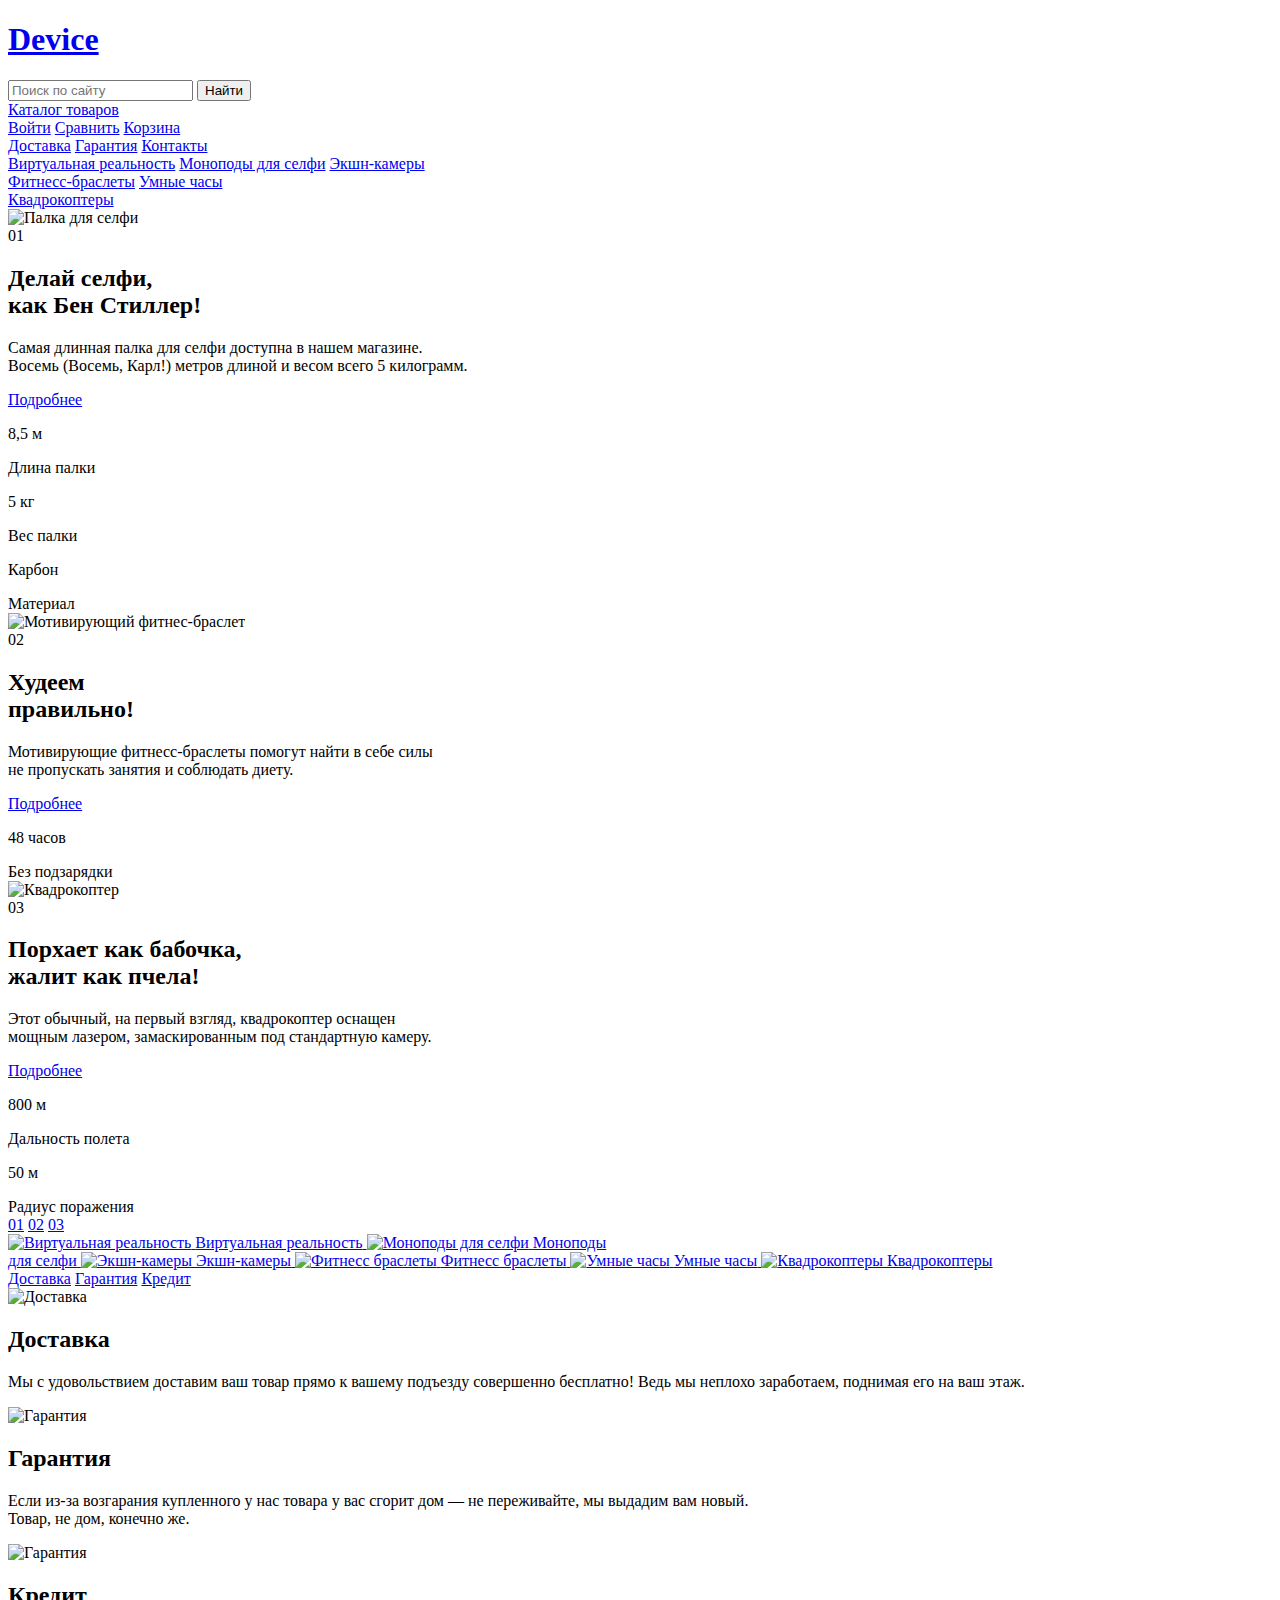
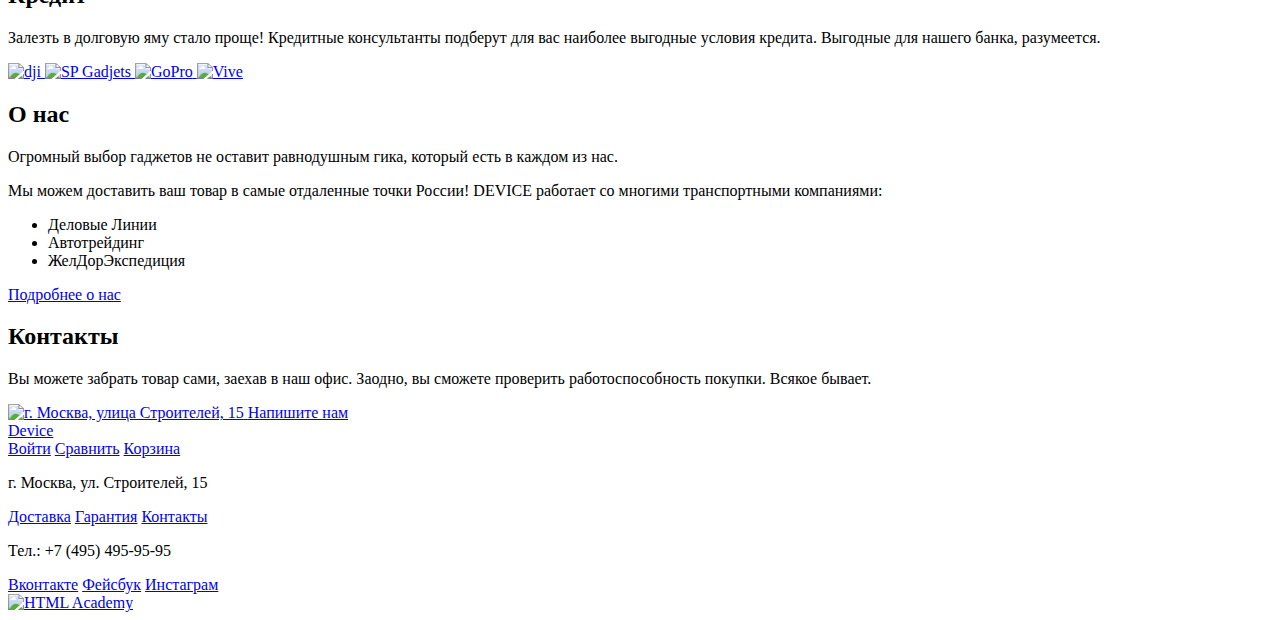
==== index.html @ 6d66d6eb "Правка верстки 1" ====
<!DOCTYPE html>
<html lang="ru">
  <head>
    <meta charset="utf-8">
    <title>Device - Главная</title>
  </head>
  <body>

    <header class="container main-header main-header_index-page">

      <h1 class="logo-block">
        <a href="#" class="logo">Device</a>
      </h1>

      <div class="main-header__col">
        <div class="search">
          <form action="#" method="get">
            <input type="search" class="search__text" name="search-text" placeholder="Поиск по сайту">
            <button type="submit" class="search__button">Найти</button>
          </form>
        </div>
        <a href="#" class="header-catalog">Каталог товаров</a>
      </div>

      <div class="main-header__col main-header__col_right">
        <div class="user">
          <a href="#" class="user__item user__item_login">Войти</a>
          <a href="#" class="user__item user__item_compare">Сравнить</a>
          <a href="#" class="user__item user__item_basket">Корзина</a>
        </div>
        <nav class="main-nav">
          <a href="#" class="main-nav__item">Доставка</a>
          <a href="#" class="main-nav__item">Гарантия</a>
          <a href="#" class="main-nav__item">Контакты</a>
        </nav>
      </div>

    </header>

    <div class="container catalog-menu">
      <div class="catalog-menu__col">
        <a href="#" class="catalog-menu__item">Виртуальная реальность</a>
        <a href="#" class="catalog-menu__item">Моноподы для селфи</a>
        <a href="#" class="catalog-menu__item">Экшн-камеры</a>
      </div>
      <div class="catalog-menu__col">
        <a href="#" class="catalog-menu__item">Фитнесс-браслеты</a>
        <a href="#" class="catalog-menu__item">Умные часы</a>
      </div>
      <div class="catalog-menu__col">
        <a href="#" class="catalog-menu__item">Квадрокоптеры</a>
      </div>
    </div>

    <div class="continer slider">
      
      <section class="slide">
        <div class="slide__img-block">
          <img src="http://placehold.it/384x486" width="384" height="486" alt="Палка для селфи">
        </div>
        <div class="slide__description">
          <span class="slide__number">01</span>
          <h2 class="slide__title">Делай селфи,<br>как Бен Стиллер!</h2>
          <p class="slide__text">Самая длинная палка для селфи доступна в нашем магазине.<br>Восемь (Восемь, Карл!) метров длиной и весом всего 5 килограмм.</p>
          <a href="#" class="button slide__button">Подробнее</a>
          <div class="slide-stats">
            <div class="slide-stats__param">
              <p class="slide-stats__title">8,5 м</p>
              <span class="slide-stats__text">Длина палки</span>
            </div>
            <div class="slide-stats__param">
              <p class="slide-stats__title">5 кг</p>
              <span class="slide-stats__text">Вес палки</span>
            </div>
            <div class="slide-stats__param">
              <p class="slide-stats__title">Карбон</p>
              <span class="slide-stats__text">Материал</span>
            </div>
          </div>
        </div>
      </section>

      <section class="slide">
        <div class="slide__img-block">
          <img src="http://placehold.it/345x485" width="345" height="485" alt="Мотивирующий фитнес-браслет">
        </div>
        <div class="slide__description">
          <span class="slide__number">02</span>
          <h2 class="slide__title">Худеем<br>правильно!</h2>
          <p class="slide__text">Мотивирующие фитнесс-браслеты помогут найти в себе силы <br>не пропускать занятия и соблюдать диету.</p>
          <a href="#" class="button slide__button">Подробнее</a>
          <div class="slide-stats">
            <div class="slide-stats__param">
              <p class="slide-stats__title">48 часов</p>
              <span class="slide-stats__text">Без подзарядки</span>
            </div>
          </div>
        </div>
      </section>

      <section class="slide">
        <div class="slide__img-block">
          <img src="http://placehold.it/526x334" width="526" height="334" alt="Квадрокоптер">
        </div>
        <div class="slide__description">
          <span class="slide__number">03</span>
          <h2 class="slide__title">Порхает как бабочка,<br>жалит как пчела!</h2>
          <p class="slide__text">Этот обычный, на первый взгляд, квадрокоптер оснащен<br>мощным лазером, замаскированным под стандартную камеру.</p>
          <a href="#" class="button slide__button">Подробнее</a>
          <div class="slide-stats">
            <div class="slide-stats__param">
              <p class="slide-stats__title">800 м</p>
              <span class="slide-stats__text">Дальность полета</span>
            </div>
            <div class="slide-stats__param">
              <p class="slide-stats__title">50 м</p>
              <span class="slide-stats__text">Радиус поражения</span>
            </div>
          </div>
        </div>
      </section>

      <div class="slider-pagination">
        <a href="#" class="slider-pagination__item">01</a>
        <a href="#" class="slider-pagination__item">02</a>
        <a href="#" class="slider-pagination__item">03</a>
      </div>

    </div>

    <main>

      <div class="container categories">
        <a href="#" class="categories-item">
          <img src="http://placehold.it/160x160" class="categories-item__img" width="160" height="160" alt="Виртуальная реальность">
          <span class="categories-item__title">Виртуальная реальность</span>
        </a>
        <a href="#" class="categories-item">
          <img src="http://placehold.it/160x160" class="categories-item__img" width="160" height="160" alt="Моноподы для селфи">
          <span class="categories-item__title">Моноподы<br>для селфи</span>
        </a>
        <a href="#" class="categories-item">
          <img src="http://placehold.it/160x160" class="categories-item__img" width="160" height="160" alt="Экшн-камеры">
          <span class="categories-item__title">Экшн-камеры</span>
        </a>
        <a href="#" class="categories-item">
          <img src="http://placehold.it/160x160" class="categories-item__img" width="160" height="160" alt="Фитнесс браслеты">
          <span class="categories-item__title">Фитнесс браслеты</span>
        </a>
        <a href="#" class="categories-item">
          <img src="http://placehold.it/160x160" class="categories-item__img" width="160" height="160" alt="Умные часы">
          <span class="categories-item__title">Умные часы</span>
        </a>
        <a href="#" class="categories-item">
          <img src="http://placehold.it/160x160" class="categories-item__img" width="160" height="160" alt="Квадрокоптеры">
          <span class="categories-item__title">Квадрокоптеры</span>
        </a>
      </div>

      <div class="services">
        <div class="container">
          <aside class="services-menu">
            <a href="#" class="button services-menu__button services-menu__button_active">Доставка</a>
            <a href="#" class="button services-menu__button">Гарантия</a>
            <a href="#" class="button services-menu__button">Кредит</a>
          </aside>
          <div class="services-description">
            <section class="services-item">
              <img src="http://placehold.it/136x164" class="services-item__img" width="136" height="164" alt="Доставка">
              <h2 class="services-item__title">Доставка</h2>
              <p class="services-item__text">Мы с удовольствием доставим ваш товар прямо к вашему подъезду совершенно бесплатно! Ведь мы неплохо заработаем, поднимая его на ваш этаж.</p>
            </section>
            <section class="services-item">
              <img src="http://placehold.it/171x195" class="services-item__img" width="171" height="195" alt="Гарантия">
              <h2 class="services-item__title">Гарантия</h2>
              <p class="services-item__text">Если из-за возгарания купленного у нас товара у вас сгорит дом — не переживайте, мы выдадим вам новый.<br>Товар, не дом, конечно же.</p>
            </section>
            <section class="services-item">
              <img src="http://placehold.it/156x188" class="services-item__img" width="156" height="188" alt="Гарантия">
              <h2 class="services-item__title">Кредит</h2>
              <p class="services-item__text">Залезть в долговую яму стало проще! Кредитные консультанты подберут для вас наиболее выгодные условия кредита. Выгодные для нашего банка, разумеется.</p>
            </section>
          </div>
        </div>
      </div>

      <div class="container logos">
        <a href="#" class="logos__item">
          <img src="http://placehold.it/260x100" width="260" height="100" alt="dji">
        </a>
        <a href="#" class="logos__item">
          <img src="http://placehold.it/260x100" width="260" height="100" alt="SP Gadjets">
        </a>
        <a href="#" class="logos__item">
          <img src="http://placehold.it/260x100" width="260" height="100" alt="GoPro">
        </a>
        <a href="#" class="logos__item">
          <img src="http://placehold.it/260x100" width="260" height="100" alt="Vive">
        </a>
      </div>

      <div class="container info">
        
        <section class="about">
          <h2 class="about__title">О нас</h2>
          <p class="about__text">Огромный выбор гаджетов не оставит равнодушным гика, который есть в каждом из нас.</p>
          <p class="about__text">Мы можем доставить ваш товар в самые отдаленные точки России! DEVICE работает со многими транспортными компаниями:</p>
          <ul class="about-list">
            <li class="about-list__item">Деловые Линии</li>
            <li class="about-list__item">Автотрейдинг</li>
            <li class="about-list__item">ЖелДорЭкспедиция</li>
          </ul>
          <a href="#" class="button info__button">Подробнее о нас</a>
        </section>

        <section class="contacts">
          <h2 class="contacts__title">Контакты</h2>
          <p class="contacts__text">Вы можете забрать товар сами, заехав в наш офис. Заодно, вы сможете проверить работоспособность покупки. Всякое бывает.</p>
          <a href="#" class="contacts__map">
            <img src="http://placehold.it/560x220" width="560" height="220" alt="г. Москва, улица Строителей, 15">
          </a>
          <a href="#" class="button info__button">Напишите нам</a>
        </section>

      </div>

    </main>

    <footer class="main-footer">
      <div class="container">

        <div class="main-footer__row-top">
          <a href="#" class="logo logo_main-footer">Device</a>
          <div class="user user_main-footer">
            <a href="#" class="user__item user__item_login user__item_main-footer">Войти</a>
            <a href="#" class="user__item user__item_compare user__item_main-footer">Сравнить</a>
            <a href="#" class="user__item user__item_basket user__item_main-footer">Корзина</a>
          </div>
        </div>

        <div class="main-footer__row-center">
          <p class="main-footer__address">г. Москва, ул. Строителей, 15</p>
          <div class="main-nav main-nav_main-footer">
            <a href="#" class="main-nav__item">Доставка</a>
            <a href="#" class="main-nav__item">Гарантия</a>
            <a href="#" class="main-nav__item">Контакты</a>
          </div>
          <p class="main-footer__tel">Тел.: +7 (495) 495-95-95</p>
        </div>

        <div class="main-footer__row-bottom">
          <div class="social">
            <a class="social__btn social__btn_vk" href="#">Вконтакте</a>
            <a class="social__btn social__btn_fb" href="#">Фейсбук</a>
            <a class="social__btn social__btn_inst" href="#">Инстаграм</a>
          </div>
          <a href="https://htmlacademy.ru" class="main-footer__copyright">
            <img src="http://placehold.it/27x34" width="27" height="34" alt="HTML Academy">
          </a>
        </div>

      </div>
    </footer>

  </body>
</html>
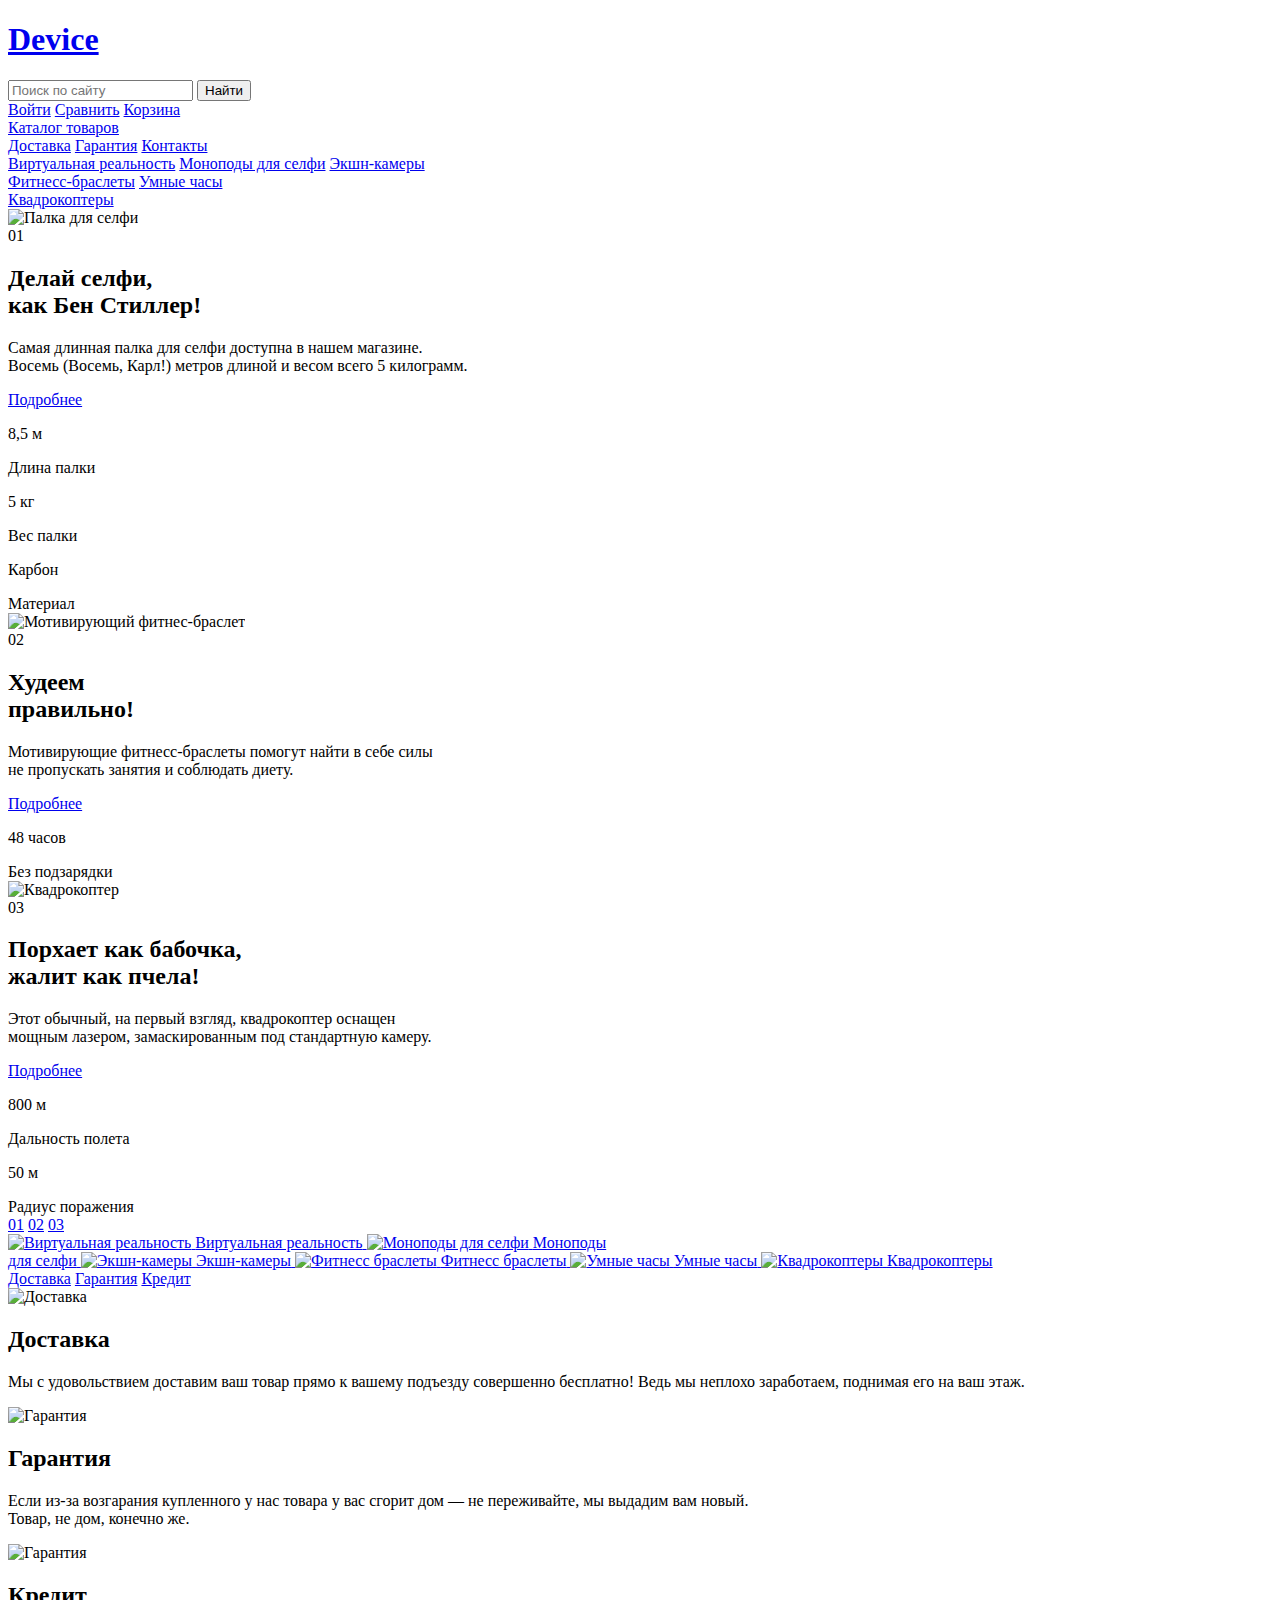
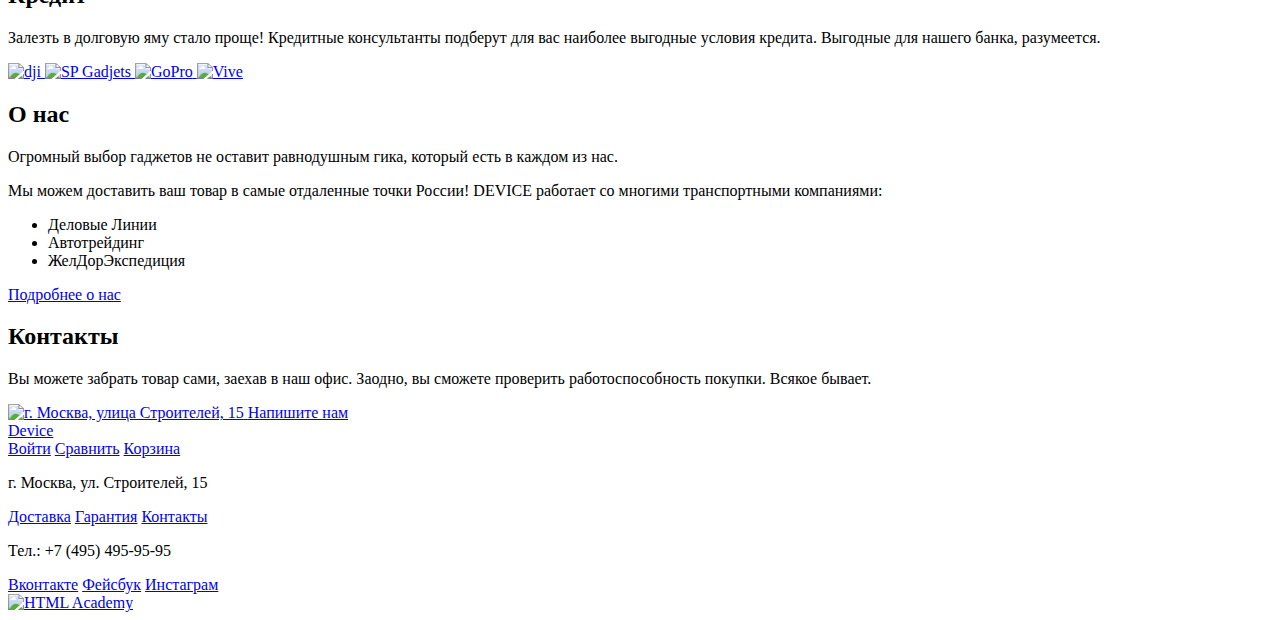
==== commit a453069c: "Правка верстки 2" ====
--- a/index.html
+++ b/index.html
@@ -6,129 +6,128 @@
   </head>
   <body>
 
-    <header class="container main-header main-header_index-page">
+    <header class="container main-header">
 
       <h1 class="logo-block">
         <a href="#" class="logo">Device</a>
       </h1>
 
-      <div class="main-header__col">
-        <div class="search">
+      <div class="main-header__user">
+        <div class="search main-header__col">
           <form action="#" method="get">
             <input type="search" class="search__text" name="search-text" placeholder="Поиск по сайту">
             <button type="submit" class="search__button">Найти</button>
           </form>
         </div>
-        <a href="#" class="header-catalog">Каталог товаров</a>
-      </div>
-
-      <div class="main-header__col main-header__col_right">
-        <div class="user">
+        <div class="user main-header__col main-header__col_right">
           <a href="#" class="user__item user__item_login">Войти</a>
           <a href="#" class="user__item user__item_compare">Сравнить</a>
           <a href="#" class="user__item user__item_basket">Корзина</a>
         </div>
-        <nav class="main-nav">
+      </div>
+
+      <nav class="main-nav">
+        <div class="main-header__col">
+          <a href="#" class="main-nav__item">Каталог товаров</a>
+        </div>
+        <div class="main-header__col main-header__col_right">
           <a href="#" class="main-nav__item">Доставка</a>
           <a href="#" class="main-nav__item">Гарантия</a>
           <a href="#" class="main-nav__item">Контакты</a>
-        </nav>
-      </div>
+        </div>
+        <div class="catalog-menu">
+          <div class="catalog-menu__col">
+            <a href="#" class="catalog-menu__item">Виртуальная реальность</a>
+            <a href="#" class="catalog-menu__item">Моноподы для селфи</a>
+            <a href="#" class="catalog-menu__item">Экшн-камеры</a>
+          </div>
+          <div class="catalog-menu__col">
+            <a href="#" class="catalog-menu__item">Фитнесс-браслеты</a>
+            <a href="#" class="catalog-menu__item">Умные часы</a>
+          </div>
+          <div class="catalog-menu__col">
+            <a href="#" class="catalog-menu__item">Квадрокоптеры</a>
+          </div>
+        </div>
+      </nav>
 
     </header>
 
-    <div class="container catalog-menu">
-      <div class="catalog-menu__col">
-        <a href="#" class="catalog-menu__item">Виртуальная реальность</a>
-        <a href="#" class="catalog-menu__item">Моноподы для селфи</a>
-        <a href="#" class="catalog-menu__item">Экшн-камеры</a>
-      </div>
-      <div class="catalog-menu__col">
-        <a href="#" class="catalog-menu__item">Фитнесс-браслеты</a>
-        <a href="#" class="catalog-menu__item">Умные часы</a>
-      </div>
-      <div class="catalog-menu__col">
-        <a href="#" class="catalog-menu__item">Квадрокоптеры</a>
-      </div>
-    </div>
-
-    <div class="continer slider">
-      
-      <section class="slide">
-        <div class="slide__img-block">
-          <img src="http://placehold.it/384x486" width="384" height="486" alt="Палка для селфи">
-        </div>
-        <div class="slide__description">
-          <span class="slide__number">01</span>
-          <h2 class="slide__title">Делай селфи,<br>как Бен Стиллер!</h2>
-          <p class="slide__text">Самая длинная палка для селфи доступна в нашем магазине.<br>Восемь (Восемь, Карл!) метров длиной и весом всего 5 килограмм.</p>
-          <a href="#" class="button slide__button">Подробнее</a>
-          <div class="slide-stats">
-            <div class="slide-stats__param">
-              <p class="slide-stats__title">8,5 м</p>
-              <span class="slide-stats__text">Длина палки</span>
+    <main class="main-block">
+
+      <div class="continer slider">
+        <section class="slide">
+          <div class="slide__img-block">
+            <img src="http://placehold.it/384x486" width="384" height="486" alt="Палка для селфи">
+          </div>
+          <div class="slide__description">
+            <span class="slide__number">01</span>
+            <h2 class="slide__title">Делай селфи,<br>как Бен Стиллер!</h2>
+            <p class="slide__text">Самая длинная палка для селфи доступна в нашем магазине.<br>Восемь (Восемь, Карл!) метров длиной и весом всего 5 килограмм.</p>
+            <a href="#" class="button slide__button">Подробнее</a>
+            <div class="slide-stats">
+              <div class="slide-stats__param">
+                <p class="slide-stats__title">8,5 м</p>
+                <span class="slide-stats__text">Длина палки</span>
+              </div>
+              <div class="slide-stats__param">
+                <p class="slide-stats__title">5 кг</p>
+                <span class="slide-stats__text">Вес палки</span>
+              </div>
+              <div class="slide-stats__param">
+                <p class="slide-stats__title">Карбон</p>
+                <span class="slide-stats__text">Материал</span>
+              </div>
             </div>
-            <div class="slide-stats__param">
-              <p class="slide-stats__title">5 кг</p>
-              <span class="slide-stats__text">Вес палки</span>
+          </div>
+        </section>
+
+        <section class="slide">
+          <div class="slide__img-block">
+            <img src="http://placehold.it/345x485" width="345" height="485" alt="Мотивирующий фитнес-браслет">
+          </div>
+          <div class="slide__description">
+            <span class="slide__number">02</span>
+            <h2 class="slide__title">Худеем<br>правильно!</h2>
+            <p class="slide__text">Мотивирующие фитнесс-браслеты помогут найти в себе силы <br>не пропускать занятия и соблюдать диету.</p>
+            <a href="#" class="button slide__button">Подробнее</a>
+            <div class="slide-stats">
+              <div class="slide-stats__param">
+                <p class="slide-stats__title">48 часов</p>
+                <span class="slide-stats__text">Без подзарядки</span>
+              </div>
             </div>
-            <div class="slide-stats__param">
-              <p class="slide-stats__title">Карбон</p>
-              <span class="slide-stats__text">Материал</span>
+          </div>
+        </section>
+
+        <section class="slide">
+          <div class="slide__img-block">
+            <img src="http://placehold.it/526x334" width="526" height="334" alt="Квадрокоптер">
+          </div>
+          <div class="slide__description">
+            <span class="slide__number">03</span>
+            <h2 class="slide__title">Порхает как бабочка,<br>жалит как пчела!</h2>
+            <p class="slide__text">Этот обычный, на первый взгляд, квадрокоптер оснащен<br>мощным лазером, замаскированным под стандартную камеру.</p>
+            <a href="#" class="button slide__button">Подробнее</a>
+            <div class="slide-stats">
+              <div class="slide-stats__param">
+                <p class="slide-stats__title">800 м</p>
+                <span class="slide-stats__text">Дальность полета</span>
+              </div>
+              <div class="slide-stats__param">
+                <p class="slide-stats__title">50 м</p>
+                <span class="slide-stats__text">Радиус поражения</span>
+              </div>
             </div>
           </div>
-        </div>
-      </section>
-
-      <section class="slide">
-        <div class="slide__img-block">
-          <img src="http://placehold.it/345x485" width="345" height="485" alt="Мотивирующий фитнес-браслет">
-        </div>
-        <div class="slide__description">
-          <span class="slide__number">02</span>
-          <h2 class="slide__title">Худеем<br>правильно!</h2>
-          <p class="slide__text">Мотивирующие фитнесс-браслеты помогут найти в себе силы <br>не пропускать занятия и соблюдать диету.</p>
-          <a href="#" class="button slide__button">Подробнее</a>
-          <div class="slide-stats">
-            <div class="slide-stats__param">
-              <p class="slide-stats__title">48 часов</p>
-              <span class="slide-stats__text">Без подзарядки</span>
-            </div>
-          </div>
-        </div>
-      </section>
-
-      <section class="slide">
-        <div class="slide__img-block">
-          <img src="http://placehold.it/526x334" width="526" height="334" alt="Квадрокоптер">
-        </div>
-        <div class="slide__description">
-          <span class="slide__number">03</span>
-          <h2 class="slide__title">Порхает как бабочка,<br>жалит как пчела!</h2>
-          <p class="slide__text">Этот обычный, на первый взгляд, квадрокоптер оснащен<br>мощным лазером, замаскированным под стандартную камеру.</p>
-          <a href="#" class="button slide__button">Подробнее</a>
-          <div class="slide-stats">
-            <div class="slide-stats__param">
-              <p class="slide-stats__title">800 м</p>
-              <span class="slide-stats__text">Дальность полета</span>
-            </div>
-            <div class="slide-stats__param">
-              <p class="slide-stats__title">50 м</p>
-              <span class="slide-stats__text">Радиус поражения</span>
-            </div>
-          </div>
-        </div>
-      </section>
-
-      <div class="slider-pagination">
-        <a href="#" class="slider-pagination__item">01</a>
-        <a href="#" class="slider-pagination__item">02</a>
-        <a href="#" class="slider-pagination__item">03</a>
-      </div>
-
-    </div>
-
-    <main>
+        </section>
+
+        <div class="slider-pagination">
+          <a href="#" class="slider-pagination__item">01</a>
+          <a href="#" class="slider-pagination__item">02</a>
+          <a href="#" class="slider-pagination__item">03</a>
+        </div>
+      </div>
 
       <div class="container categories">
         <a href="#" class="categories-item">
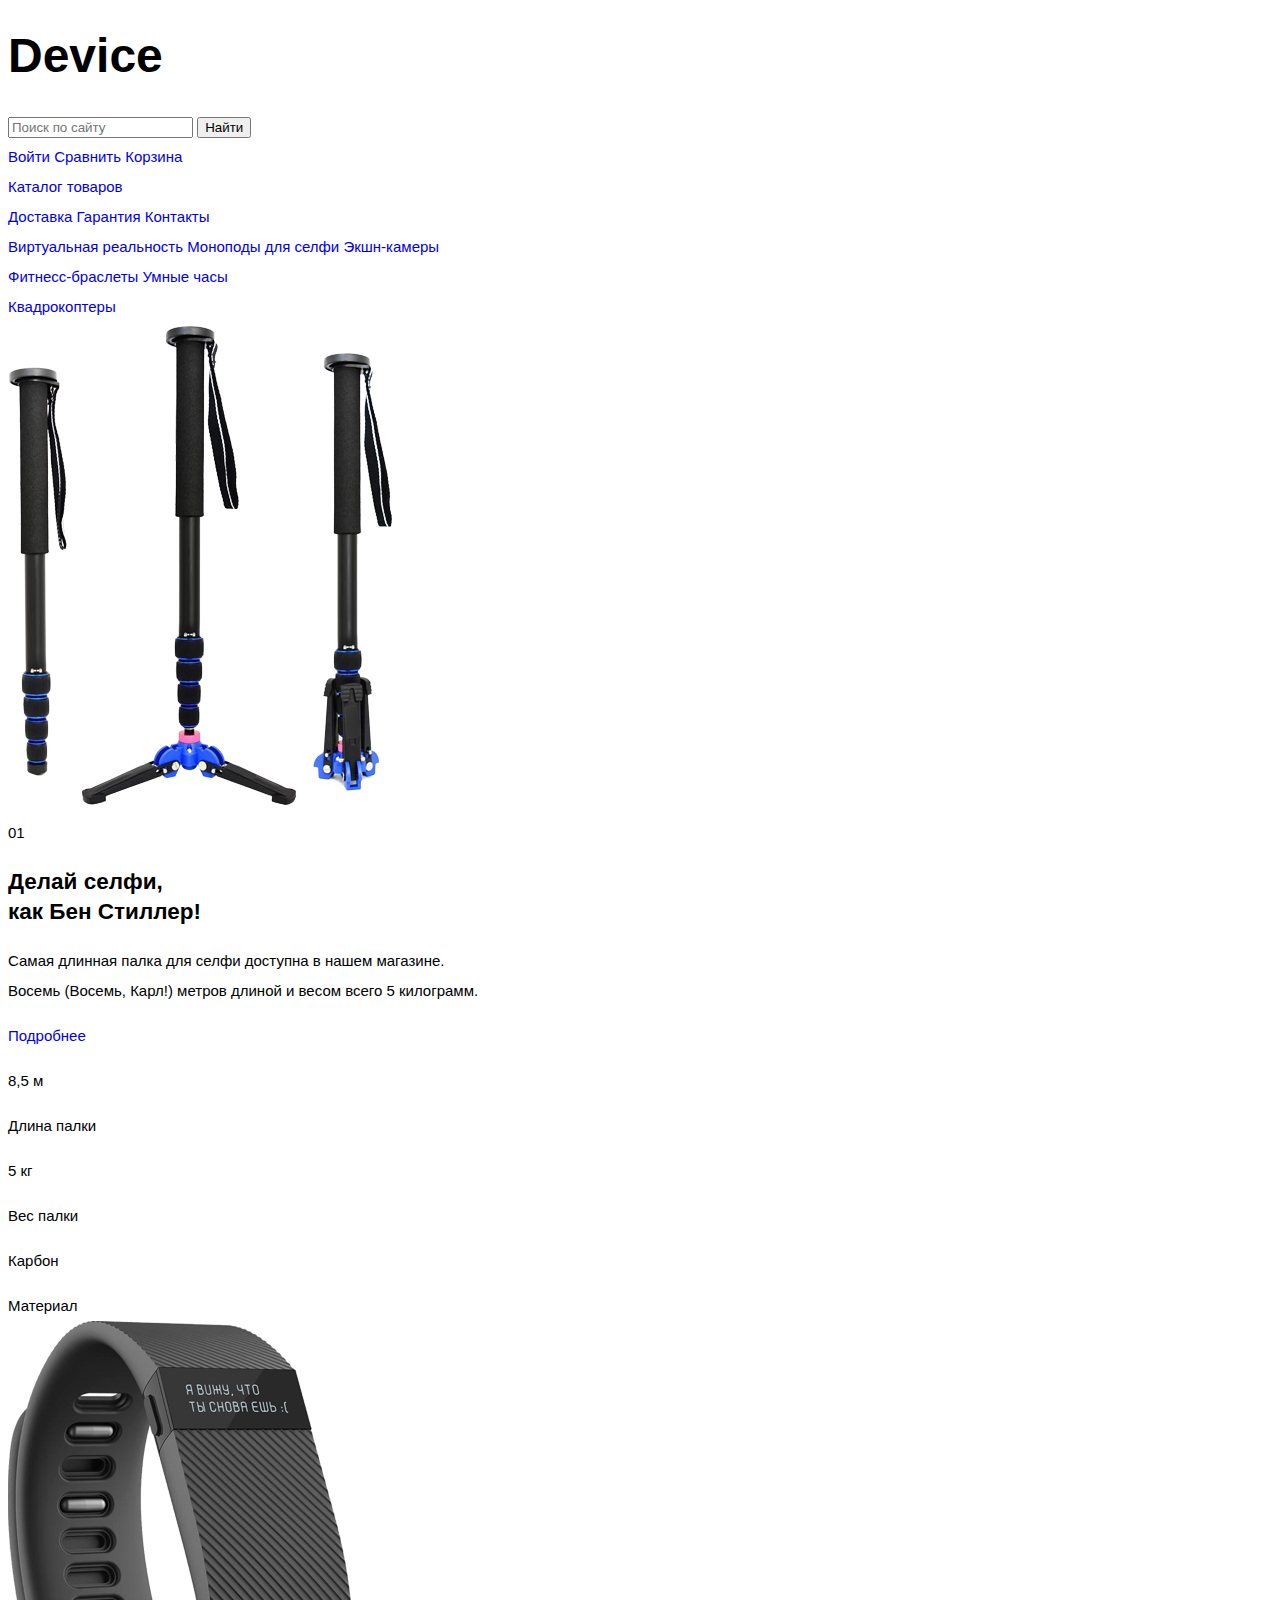
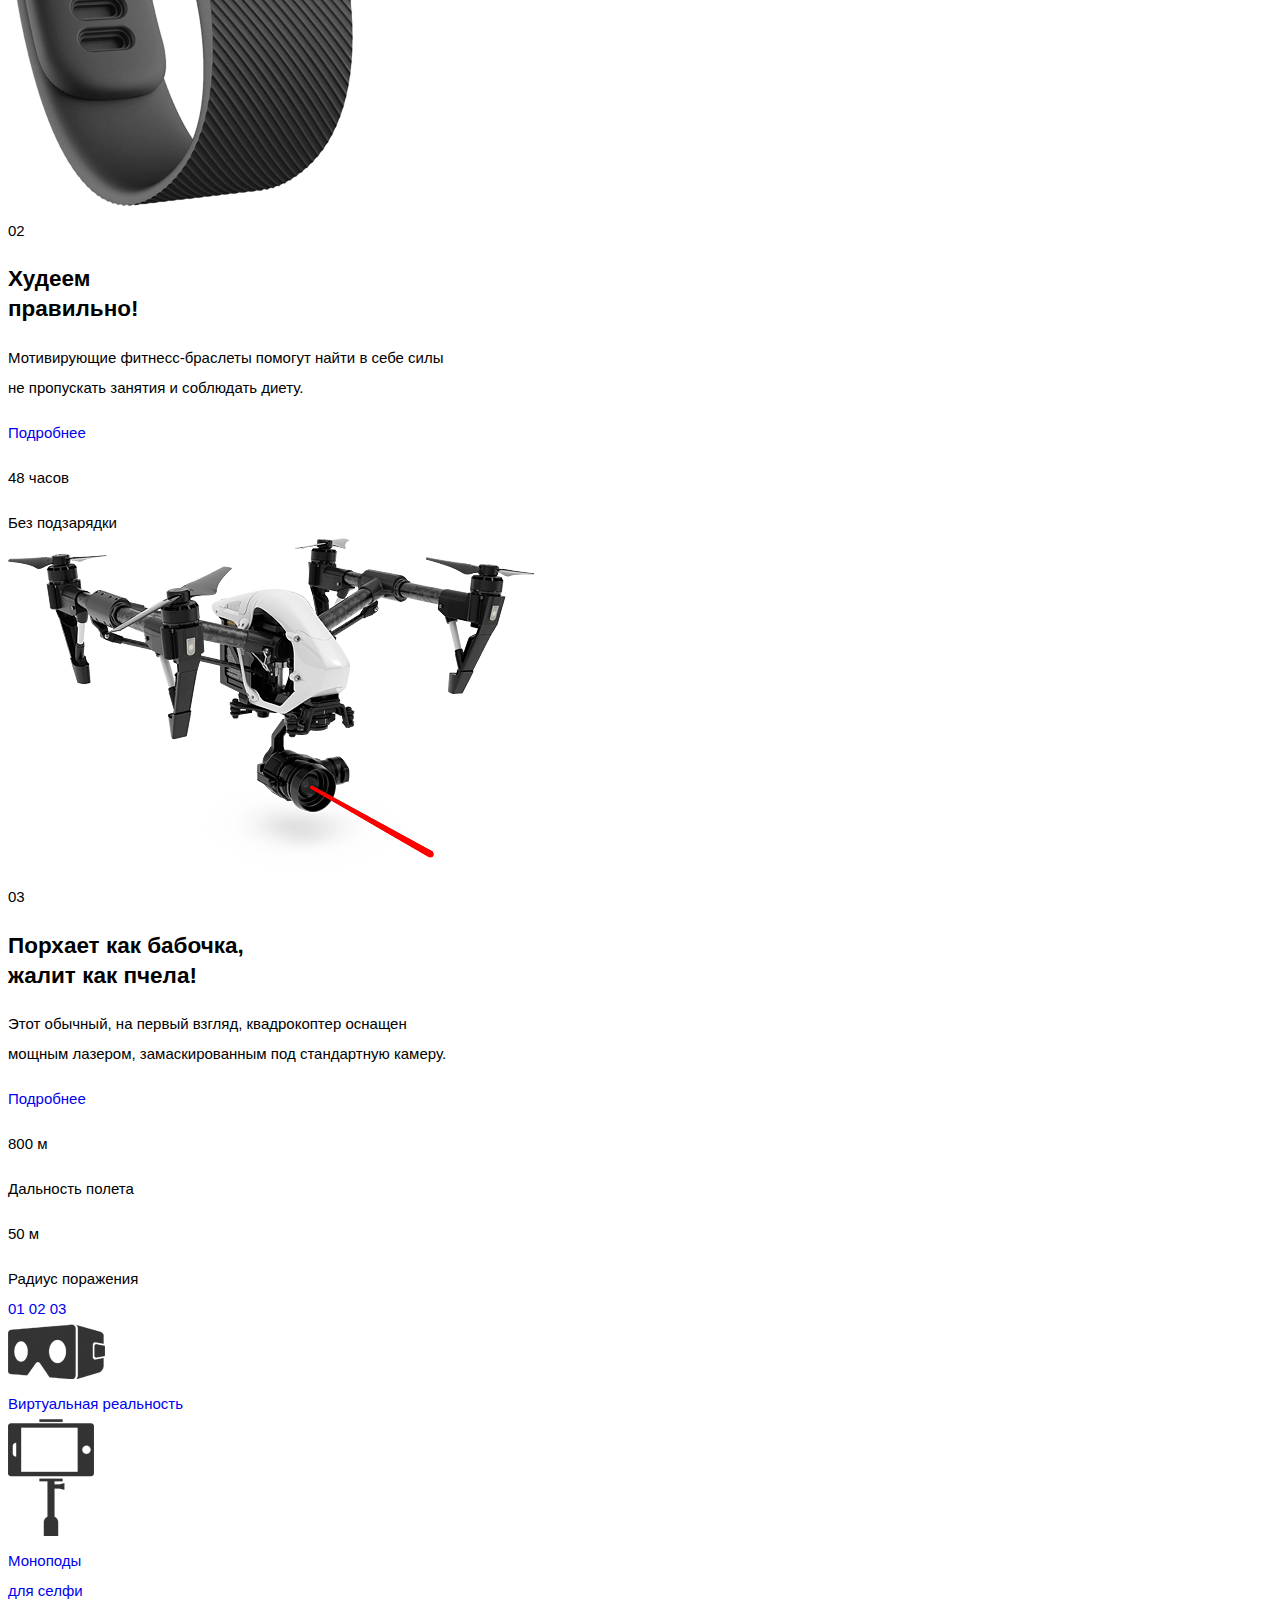
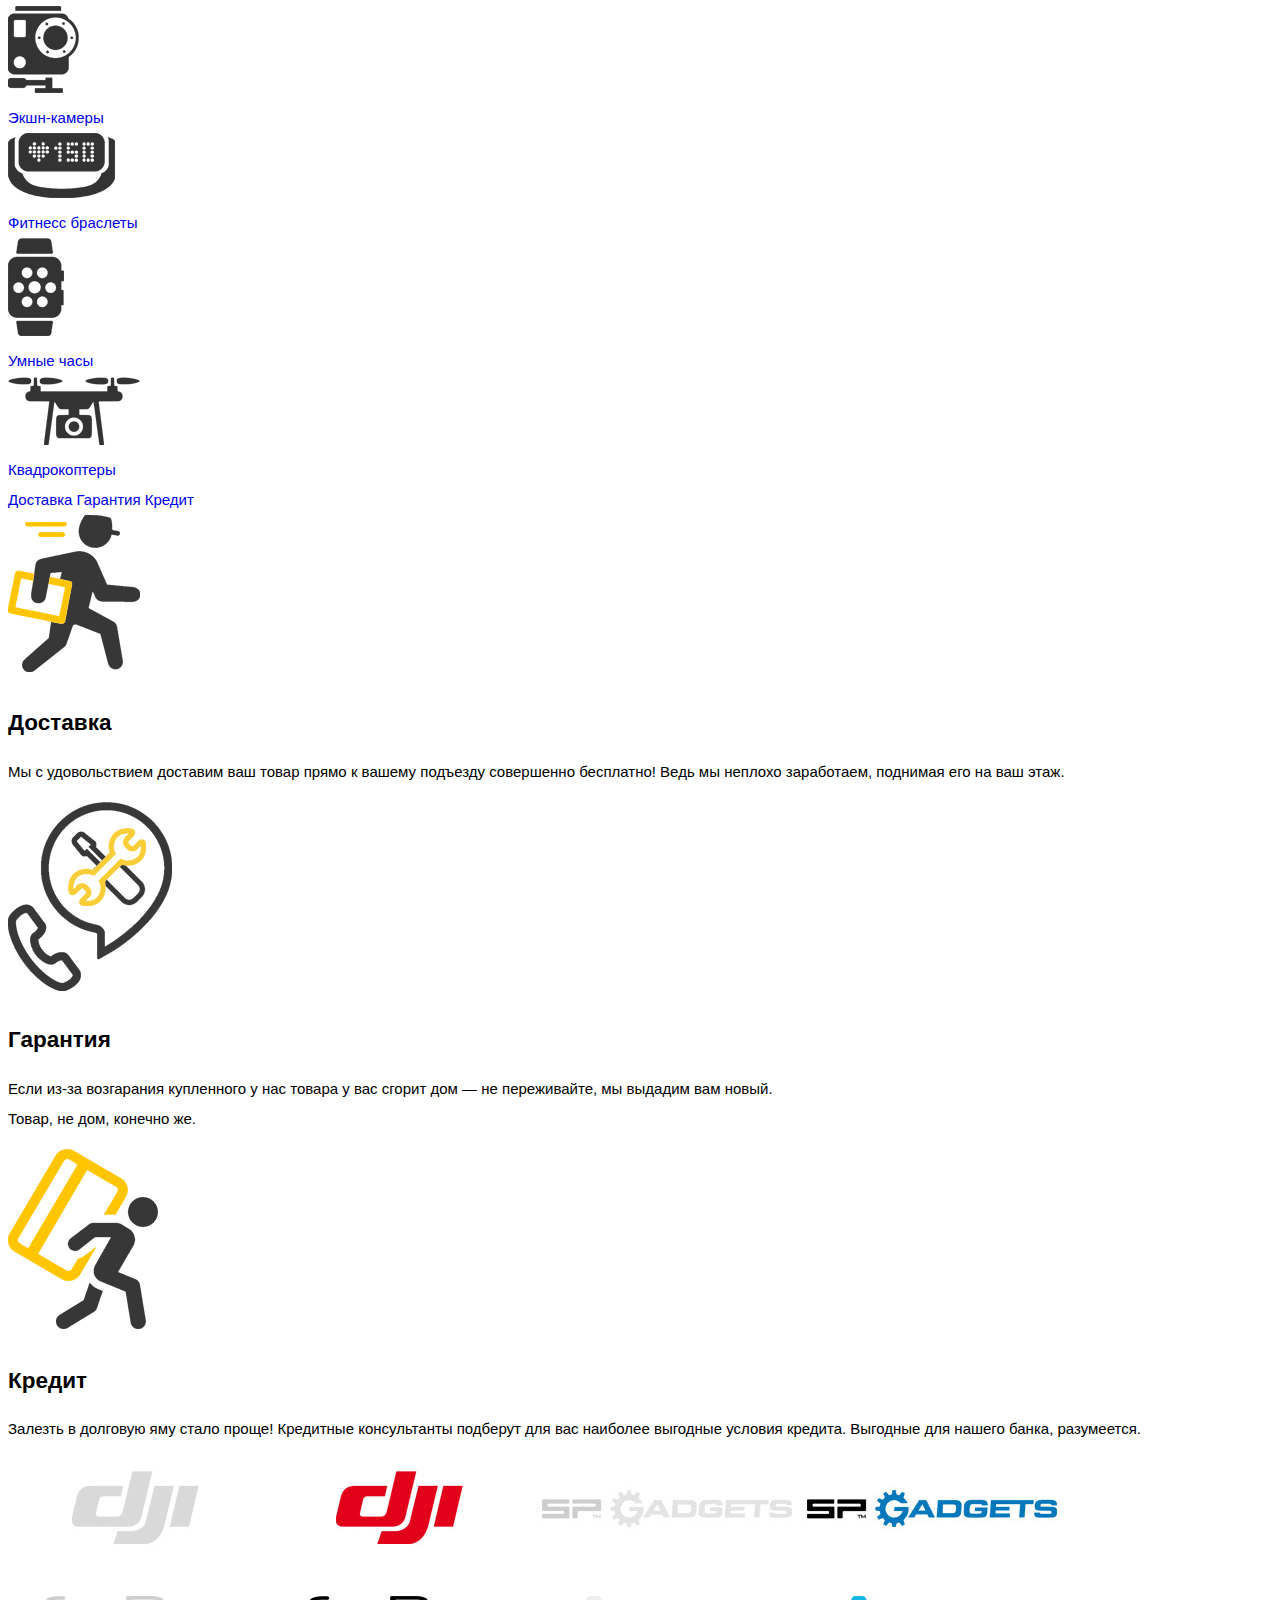
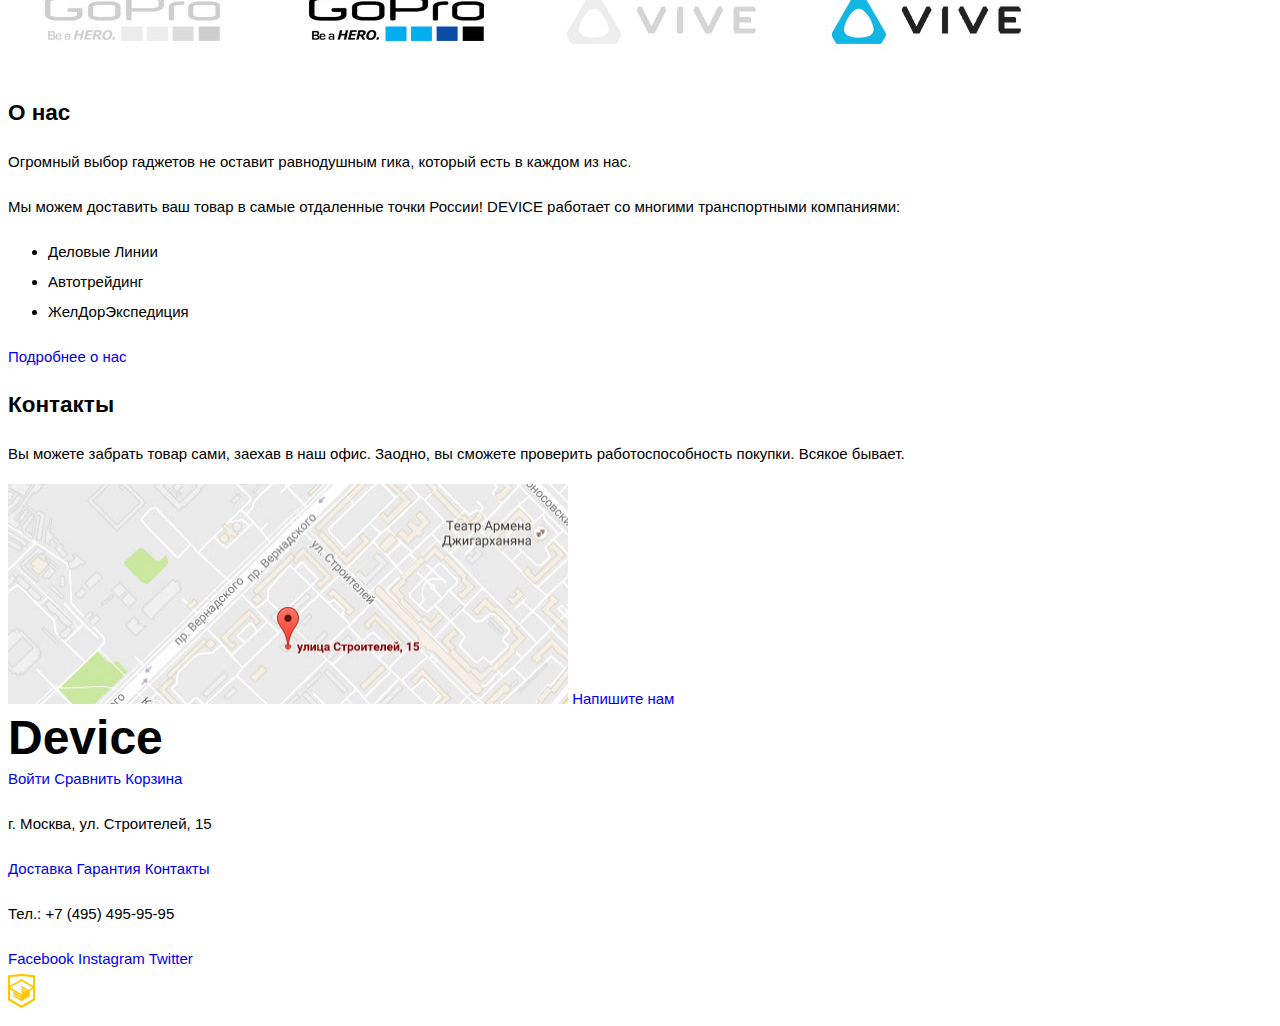
==== commit 69249a28: "Подготовка графики и текстовых стилей личного проекта 1" ====
--- a/index.html
+++ b/index.html
@@ -3,6 +3,7 @@
   <head>
     <meta charset="utf-8">
     <title>Device - Главная</title>
+    <link rel="stylesheet" href="css/style.css">
   </head>
   <body>
 
@@ -58,7 +59,7 @@
       <div class="continer slider">
         <section class="slide">
           <div class="slide__img-block">
-            <img src="http://placehold.it/384x486" width="384" height="486" alt="Палка для селфи">
+            <img src="img/slide__selfi.png" width="384" height="486" alt="Палка для селфи">
           </div>
           <div class="slide__description">
             <span class="slide__number">01</span>
@@ -84,7 +85,7 @@
 
         <section class="slide">
           <div class="slide__img-block">
-            <img src="http://placehold.it/345x485" width="345" height="485" alt="Мотивирующий фитнес-браслет">
+            <img src="img/slide__bracer.png" width="345" height="485" alt="Мотивирующий фитнес-браслет">
           </div>
           <div class="slide__description">
             <span class="slide__number">02</span>
@@ -102,7 +103,7 @@
 
         <section class="slide">
           <div class="slide__img-block">
-            <img src="http://placehold.it/526x334" width="526" height="334" alt="Квадрокоптер">
+            <img src="img/slide__quadrocopter.png" width="526" height="334" alt="Квадрокоптер">
           </div>
           <div class="slide__description">
             <span class="slide__number">03</span>
@@ -131,27 +132,39 @@
 
       <div class="container categories">
         <a href="#" class="categories-item">
-          <img src="http://placehold.it/160x160" class="categories-item__img" width="160" height="160" alt="Виртуальная реальность">
+          <div class="categories-item__img-block">
+            <img src="img/categories-item__vr.png" class="categories-item__img" width="97" height="55" alt="Виртуальная реальность">
+          </div>
           <span class="categories-item__title">Виртуальная реальность</span>
         </a>
         <a href="#" class="categories-item">
-          <img src="http://placehold.it/160x160" class="categories-item__img" width="160" height="160" alt="Моноподы для селфи">
+          <div class="categories-item__img-block">
+            <img src="img/categories-item__monopod.png" class="categories-item__img categories-item__img_bottom" width="86" height="117" alt="Моноподы для селфи">
+          </div>
           <span class="categories-item__title">Моноподы<br>для селфи</span>
         </a>
         <a href="#" class="categories-item">
-          <img src="http://placehold.it/160x160" class="categories-item__img" width="160" height="160" alt="Экшн-камеры">
+          <div class="categories-item__img-block">
+            <img src="img/categories-item__action-camera.png" class="categories-item__img" width="71" height="87" alt="Экшн-камеры">
+          </div>
           <span class="categories-item__title">Экшн-камеры</span>
         </a>
         <a href="#" class="categories-item">
-          <img src="http://placehold.it/160x160" class="categories-item__img" width="160" height="160" alt="Фитнесс браслеты">
+          <div class="categories-item__img-block">
+            <img src="img/categories-item__fitness-bracer.png" class="categories-item__img" width="107" height="65" alt="Фитнесс браслеты">
+          </div>
           <span class="categories-item__title">Фитнесс браслеты</span>
         </a>
         <a href="#" class="categories-item">
-          <img src="http://placehold.it/160x160" class="categories-item__img" width="160" height="160" alt="Умные часы">
+          <div class="categories-item__img-block">
+            <img src="img/categories-item__smart-watch.png" class="categories-item__img" width="56" height="98" alt="Умные часы">
+          </div>
           <span class="categories-item__title">Умные часы</span>
         </a>
         <a href="#" class="categories-item">
-          <img src="http://placehold.it/160x160" class="categories-item__img" width="160" height="160" alt="Квадрокоптеры">
+          <div class="categories-item__img-block">
+            <img src="img/categories-item__quadrocopter.png" class="categories-item__img" width="132" height="69" alt="Квадрокоптеры">
+          </div>
           <span class="categories-item__title">Квадрокоптеры</span>
         </a>
       </div>
@@ -165,17 +178,17 @@
           </aside>
           <div class="services-description">
             <section class="services-item">
-              <img src="http://placehold.it/136x164" class="services-item__img" width="136" height="164" alt="Доставка">
+              <img src="img/services__delivery.png" class="services-item__img" width="136" height="164" alt="Доставка">
               <h2 class="services-item__title">Доставка</h2>
               <p class="services-item__text">Мы с удовольствием доставим ваш товар прямо к вашему подъезду совершенно бесплатно! Ведь мы неплохо заработаем, поднимая его на ваш этаж.</p>
             </section>
             <section class="services-item">
-              <img src="http://placehold.it/171x195" class="services-item__img" width="171" height="195" alt="Гарантия">
+              <img src="img/services__warranty.png" class="services-item__img" width="171" height="195" alt="Гарантия">
               <h2 class="services-item__title">Гарантия</h2>
               <p class="services-item__text">Если из-за возгарания купленного у нас товара у вас сгорит дом — не переживайте, мы выдадим вам новый.<br>Товар, не дом, конечно же.</p>
             </section>
             <section class="services-item">
-              <img src="http://placehold.it/156x188" class="services-item__img" width="156" height="188" alt="Гарантия">
+              <img src="img/services__credit.png" class="services-item__img" width="156" height="188" alt="Гарантия">
               <h2 class="services-item__title">Кредит</h2>
               <p class="services-item__text">Залезть в долговую яму стало проще! Кредитные консультанты подберут для вас наиболее выгодные условия кредита. Выгодные для нашего банка, разумеется.</p>
             </section>
@@ -185,16 +198,20 @@
 
       <div class="container logos">
         <a href="#" class="logos__item">
-          <img src="http://placehold.it/260x100" width="260" height="100" alt="dji">
-        </a>
-        <a href="#" class="logos__item">
-          <img src="http://placehold.it/260x100" width="260" height="100" alt="SP Gadjets">
-        </a>
-        <a href="#" class="logos__item">
-          <img src="http://placehold.it/260x100" width="260" height="100" alt="GoPro">
-        </a>
-        <a href="#" class="logos__item">
-          <img src="http://placehold.it/260x100" width="260" height="100" alt="Vive">
+          <img src="img/logos__dji.jpg" class="logos__img" width="260" height="100" alt="dji">
+          <img src="img/logos__dji-hover.jpg" class="logos__img-hover" width="260" height="100" alt="dji">
+        </a>
+        <a href="#" class="logos__item">
+          <img src="img/logos__sp-gadjets.jpg" class="logos__img" width="260" height="100" alt="SP Gadjets">
+          <img src="img/logos__sp-gadjets-hover.jpg" class="logos__img-hover" width="260" height="100" alt="SP Gadjets">
+        </a>
+        <a href="#" class="logos__item">
+          <img src="img/logos__gopro.jpg" class="logos__img" width="260" height="100" alt="GoPro">
+          <img src="img/logos__gopro-hover.jpg" class="logos__img-hover" width="260" height="100" alt="GoPro">
+        </a>
+        <a href="#" class="logos__item">
+          <img src="img/logos__vive.jpg" class="logos__img" width="260" height="100" alt="Vive">
+          <img src="img/logos__vive-hover.jpg" class="logos__img-hover" width="260" height="100" alt="Vive">
         </a>
       </div>
 
@@ -216,7 +233,7 @@
           <h2 class="contacts__title">Контакты</h2>
           <p class="contacts__text">Вы можете забрать товар сами, заехав в наш офис. Заодно, вы сможете проверить работоспособность покупки. Всякое бывает.</p>
           <a href="#" class="contacts__map">
-            <img src="http://placehold.it/560x220" width="560" height="220" alt="г. Москва, улица Строителей, 15">
+            <img src="img/contacts__map.jpg" width="560" height="220" alt="г. Москва, улица Строителей, 15">
           </a>
           <a href="#" class="button info__button">Напишите нам</a>
         </section>
@@ -249,12 +266,12 @@
 
         <div class="main-footer__row-bottom">
           <div class="social">
-            <a class="social__btn social__btn_vk" href="#">Вконтакте</a>
-            <a class="social__btn social__btn_fb" href="#">Фейсбук</a>
-            <a class="social__btn social__btn_inst" href="#">Инстаграм</a>
+            <a class="social__button social__button_fb" href="#">Facebook</a>
+            <a class="social__button social__button_inst" href="#">Instagram</a>
+            <a class="social__button social__button_tw" href="#">Twitter</a>
           </div>
           <a href="https://htmlacademy.ru" class="main-footer__copyright">
-            <img src="http://placehold.it/27x34" width="27" height="34" alt="HTML Academy">
+            <img src="img/copyright.png" width="27" height="34" alt="HTML Academy">
           </a>
         </div>
 
--- a/css/style.css
+++ b/css/style.css
@@ -0,0 +1,22 @@
+/* ----- Basic styles ----- */
+
+body {
+	font: normal 15px/2em "Open Sans Light", Arial, sans-serif;
+	color: #000;
+}
+
+a {
+	text-decoration: none;
+}
+
+h1,
+.logo {
+	font: bold 48px/1em "Gilroy ExtraBold", Arial, sans-serif;
+	color: inherit;
+}
+
+/* ----- Custom styles ----- */
+
+.catalog-title {
+	font-size: 47px;
+}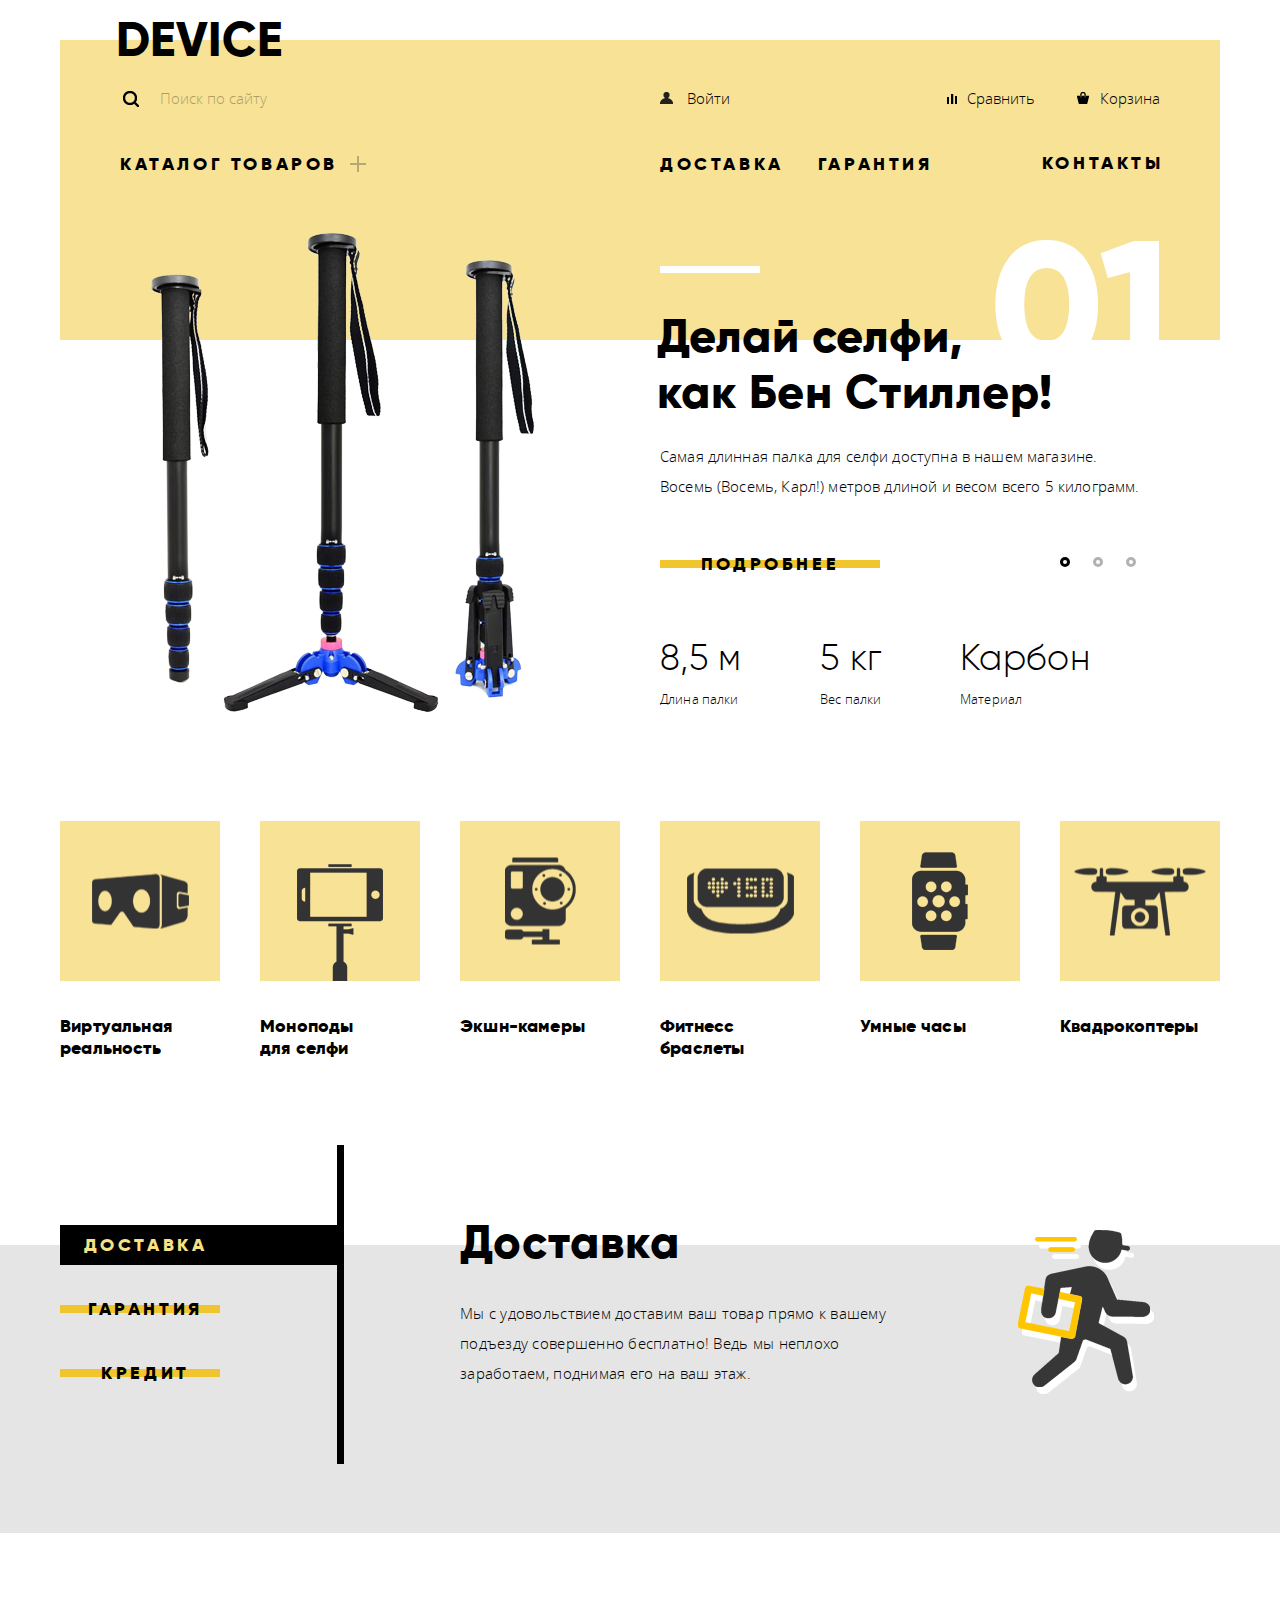
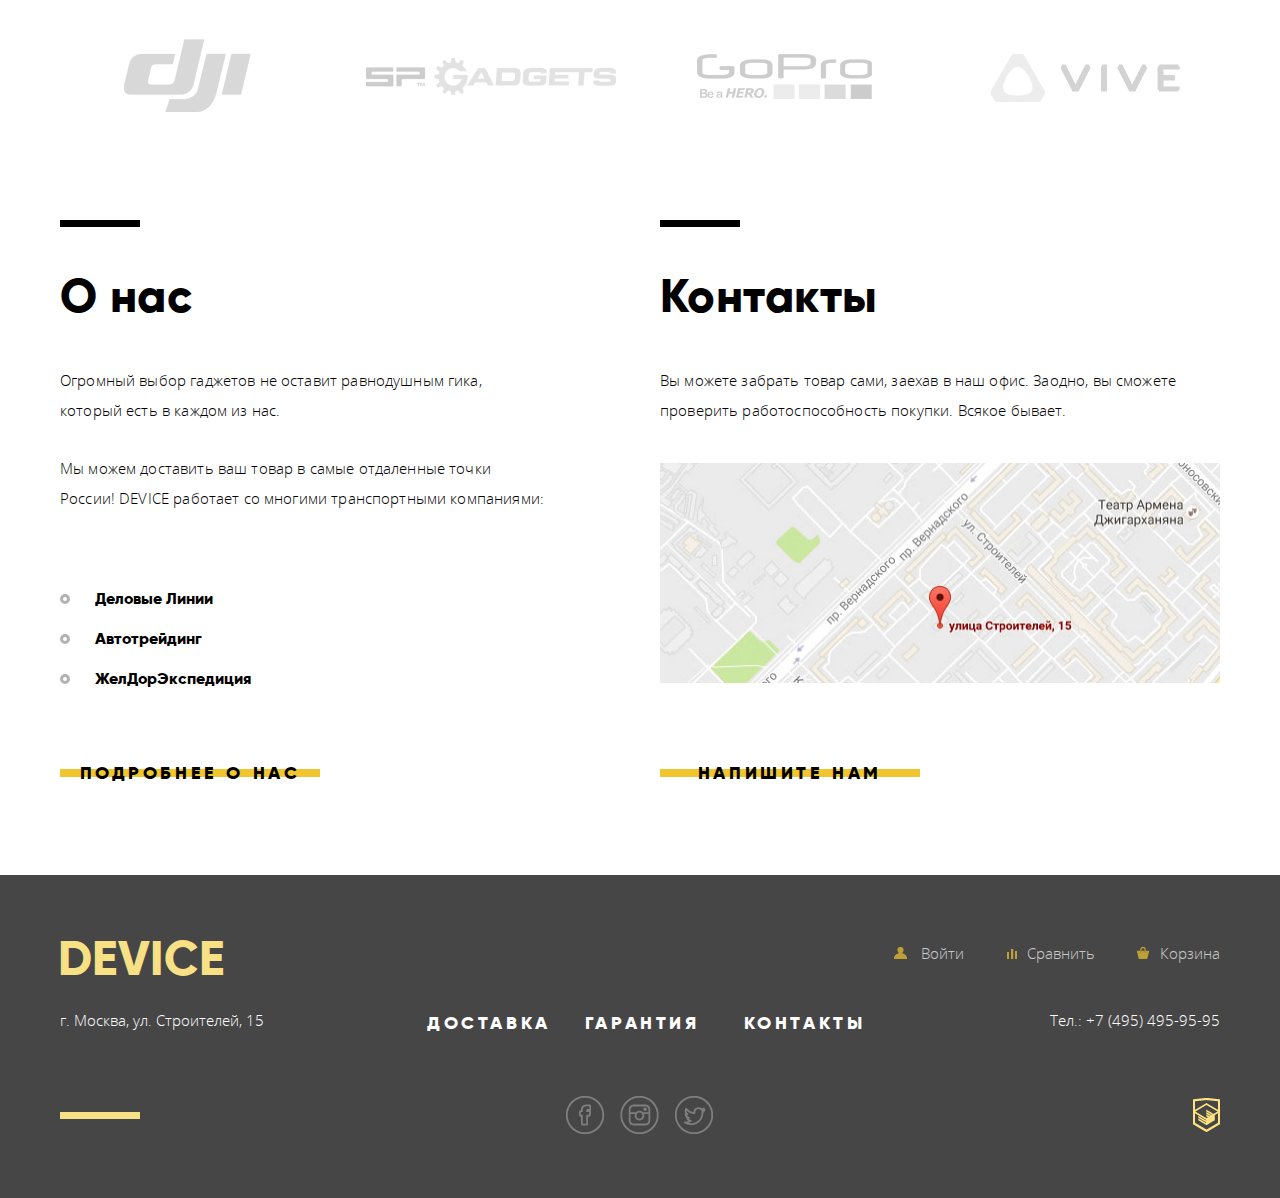
==== commit 9f474fa4: "Проект на сдачу 1" ====
--- a/index.html
+++ b/index.html
@@ -3,192 +3,232 @@
   <head>
     <meta charset="utf-8">
     <title>Device - Главная</title>
+    <link rel="stylesheet" href="css/normalize.css">
     <link rel="stylesheet" href="css/style.css">
   </head>
   <body>
 
-    <header class="container main-header">
-
-      <h1 class="logo-block">
-        <a href="#" class="logo">Device</a>
-      </h1>
-
-      <div class="main-header__user">
-        <div class="search main-header__col">
-          <form action="#" method="get">
-            <input type="search" class="search__text" name="search-text" placeholder="Поиск по сайту">
-            <button type="submit" class="search__button">Найти</button>
-          </form>
-        </div>
-        <div class="user main-header__col main-header__col_right">
-          <a href="#" class="user__item user__item_login">Войти</a>
-          <a href="#" class="user__item user__item_compare">Сравнить</a>
-          <a href="#" class="user__item user__item_basket">Корзина</a>
-        </div>
-      </div>
-
-      <nav class="main-nav">
-        <div class="main-header__col">
-          <a href="#" class="main-nav__item">Каталог товаров</a>
-        </div>
-        <div class="main-header__col main-header__col_right">
-          <a href="#" class="main-nav__item">Доставка</a>
-          <a href="#" class="main-nav__item">Гарантия</a>
-          <a href="#" class="main-nav__item">Контакты</a>
-        </div>
-        <div class="catalog-menu">
-          <div class="catalog-menu__col">
-            <a href="#" class="catalog-menu__item">Виртуальная реальность</a>
-            <a href="#" class="catalog-menu__item">Моноподы для селфи</a>
-            <a href="#" class="catalog-menu__item">Экшн-камеры</a>
-          </div>
-          <div class="catalog-menu__col">
-            <a href="#" class="catalog-menu__item">Фитнесс-браслеты</a>
-            <a href="#" class="catalog-menu__item">Умные часы</a>
-          </div>
-          <div class="catalog-menu__col">
-            <a href="#" class="catalog-menu__item">Квадрокоптеры</a>
-          </div>
-        </div>
-      </nav>
-
+    <header class="container">
+      <div class="main-header">
+
+        <h1 class="logo-block">
+          <a href="#" class="logo">Device</a>
+        </h1>
+
+        <div class="main-header__user">
+          <div class="search main-header__col">
+            <form action="#" method="get">
+              <input type="search" class="search__text" name="search-text" placeholder="Поиск по сайту">
+              <button type="submit" class="search__button">
+                <span class="search__button-text">Найти</span>
+              </button>
+            </form>
+          </div>
+          <ul class="user main-header__col main-header__col_right">
+            <li class="user__item user__item_login">
+              <a href="#" class="user__link user__link_login">Войти</a>
+            </li>
+            <li class="user__item">
+              <a href="#" class="user__link user__link_compare">Сравнить</a>
+            </li>
+            <li class="user__item">
+              <a href="#" class="user__link user__link_basket">Корзина</a>
+            </li>
+          </ul>
+        </div>
+
+        <nav class="main-nav">
+          <div class="main-header__col">
+            <a href="#" class="main-nav__item main-nav__item_dropdown">Каталог товаров</a>
+          </div>
+          <div class="main-header__col main-header__col_right">
+            <a href="#" class="main-nav__item">Доставка</a>
+            <a href="#" class="main-nav__item">Гарантия</a>
+            <a href="#" class="main-nav__item main-nav__item_contacts">Контакты</a>
+          </div>
+          <div class="container catalog-menu">
+            <ul class="catalog-menu__col">
+              <li class="catalog-menu__item">
+                <a href="#" class="catalog-menu__link">Виртуальная реальность</a>
+              </li>
+              <li class="catalog-menu__item">
+                <a href="#" class="catalog-menu__link">Моноподы для селфи</a>
+              </li>
+              <li class="catalog-menu__item">
+                <a href="#" class="catalog-menu__link">Экшн-камеры</a>
+              </li>
+            </ul>
+            <ul class="catalog-menu__col">
+              <li class="catalog-menu__item">
+                <a href="#" class="catalog-menu__link">Фитнесс-браслеты</a>
+              </li>
+              <li class="catalog-menu__item">
+                <a href="#" class="catalog-menu__link">Умные часы</a>
+              </li>
+            </ul>
+            <ul class="catalog-menu__col">
+              <li class="catalog-menu__item">
+                <a href="#" class="catalog-menu__link">Квадрокоптеры</a>
+              </li>
+            </ul>
+          </div>
+        </nav>
+      </div>
     </header>
 
     <main class="main-block">
 
-      <div class="continer slider">
-        <section class="slide">
-          <div class="slide__img-block">
-            <img src="img/slide__selfi.png" width="384" height="486" alt="Палка для селфи">
-          </div>
-          <div class="slide__description">
-            <span class="slide__number">01</span>
-            <h2 class="slide__title">Делай селфи,<br>как Бен Стиллер!</h2>
-            <p class="slide__text">Самая длинная палка для селфи доступна в нашем магазине.<br>Восемь (Восемь, Карл!) метров длиной и весом всего 5 килограмм.</p>
-            <a href="#" class="button slide__button">Подробнее</a>
-            <div class="slide-stats">
-              <div class="slide-stats__param">
-                <p class="slide-stats__title">8,5 м</p>
-                <span class="slide-stats__text">Длина палки</span>
+      <div class="container">
+        <div class="slider">
+
+          <section class="slide">
+            <div class="slide__img-block">
+              <img src="img/slide__selfi.png" class="slide__img slide__img_selfi" width="384" height="486" alt="Палка для селфи">
+            </div>
+            <div class="slide__description">
+              <span class="slide__number">01</span>
+              <h2 class="slide__title">Делай селфи,<br>как Бен Стиллер!</h2>
+              <p class="slide__text">Самая длинная палка для селфи доступна в нашем магазине.<br>Восемь (Восемь, Карл!) метров длиной и весом всего 5 килограмм.</p>
+              <a href="#" class="button slide__button">
+                <span class="button__text">Подробнее</span>
+              </a>
+              <div class="slide-stats">
+                <div class="slide-stats__param">
+                  <p class="slide-stats__title">8,5 м</p>
+                  <span class="slide-stats__text">Длина палки</span>
+                </div>
+                <div class="slide-stats__param">
+                  <p class="slide-stats__title">5 кг</p>
+                  <span class="slide-stats__text">Вес палки</span>
+                </div>
+                <div class="slide-stats__param">
+                  <p class="slide-stats__title">Карбон</p>
+                  <span class="slide-stats__text">Материал</span>
+                </div>
               </div>
-              <div class="slide-stats__param">
-                <p class="slide-stats__title">5 кг</p>
-                <span class="slide-stats__text">Вес палки</span>
+            </div>
+          </section>
+
+          <section class="slide">
+            <div class="slide__img-block">
+              <img src="img/slide__bracer.png" class="slide__img slide__img_bracer" width="345" height="485" alt="Мотивирующий фитнес-браслет">
+            </div>
+            <div class="slide__description">
+              <span class="slide__number">02</span>
+              <h2 class="slide__title">Худеем<br>правильно!</h2>
+              <p class="slide__text">Мотивирующие фитнесс-браслеты помогут найти в себе силы <br>не пропускать занятия и соблюдать диету.</p>
+              <a href="#" class="button slide__button">
+                <span class="button__text">Подробнее</span>
+              </a>
+              <div class="slide-stats">
+                <div class="slide-stats__param">
+                  <p class="slide-stats__title">48 часов</p>
+                  <span class="slide-stats__text">Без подзарядки</span>
+                </div>
               </div>
-              <div class="slide-stats__param">
-                <p class="slide-stats__title">Карбон</p>
-                <span class="slide-stats__text">Материал</span>
+            </div>
+          </section>
+
+          <section class="slide">
+            <div class="slide__img-block">
+              <img src="img/slide__quadrocopter.png" class="slide__img slide__img_quadrocopter" width="526" height="334" alt="Квадрокоптер">
+            </div>
+            <div class="slide__description">
+              <span class="slide__number">03</span>
+              <h2 class="slide__title">Порхает как бабочка,<br>жалит как пчела!</h2>
+              <p class="slide__text">Этот обычный, на первый взгляд, квадрокоптер оснащен<br>мощным лазером, замаскированным под стандартную камеру.</p>
+              <a href="#" class="button slide__button">
+                <span class="button__text">Подробнее</span>
+              </a>
+              <div class="slide-stats">
+                <div class="slide-stats__param">
+                  <p class="slide-stats__title">800 м</p>
+                  <span class="slide-stats__text">Дальность полета</span>
+                </div>
+                <div class="slide-stats__param">
+                  <p class="slide-stats__title">50 м</p>
+                  <span class="slide-stats__text">Радиус поражения</span>
+                </div>
               </div>
             </div>
-          </div>
-        </section>
-
-        <section class="slide">
-          <div class="slide__img-block">
-            <img src="img/slide__bracer.png" width="345" height="485" alt="Мотивирующий фитнес-браслет">
-          </div>
-          <div class="slide__description">
-            <span class="slide__number">02</span>
-            <h2 class="slide__title">Худеем<br>правильно!</h2>
-            <p class="slide__text">Мотивирующие фитнесс-браслеты помогут найти в себе силы <br>не пропускать занятия и соблюдать диету.</p>
-            <a href="#" class="button slide__button">Подробнее</a>
-            <div class="slide-stats">
-              <div class="slide-stats__param">
-                <p class="slide-stats__title">48 часов</p>
-                <span class="slide-stats__text">Без подзарядки</span>
-              </div>
-            </div>
-          </div>
-        </section>
-
-        <section class="slide">
-          <div class="slide__img-block">
-            <img src="img/slide__quadrocopter.png" width="526" height="334" alt="Квадрокоптер">
-          </div>
-          <div class="slide__description">
-            <span class="slide__number">03</span>
-            <h2 class="slide__title">Порхает как бабочка,<br>жалит как пчела!</h2>
-            <p class="slide__text">Этот обычный, на первый взгляд, квадрокоптер оснащен<br>мощным лазером, замаскированным под стандартную камеру.</p>
-            <a href="#" class="button slide__button">Подробнее</a>
-            <div class="slide-stats">
-              <div class="slide-stats__param">
-                <p class="slide-stats__title">800 м</p>
-                <span class="slide-stats__text">Дальность полета</span>
-              </div>
-              <div class="slide-stats__param">
-                <p class="slide-stats__title">50 м</p>
-                <span class="slide-stats__text">Радиус поражения</span>
-              </div>
-            </div>
-          </div>
-        </section>
-
-        <div class="slider-pagination">
-          <a href="#" class="slider-pagination__item">01</a>
-          <a href="#" class="slider-pagination__item">02</a>
-          <a href="#" class="slider-pagination__item">03</a>
-        </div>
-      </div>
-
-      <div class="container categories">
-        <a href="#" class="categories-item">
-          <div class="categories-item__img-block">
-            <img src="img/categories-item__vr.png" class="categories-item__img" width="97" height="55" alt="Виртуальная реальность">
-          </div>
-          <span class="categories-item__title">Виртуальная реальность</span>
-        </a>
-        <a href="#" class="categories-item">
-          <div class="categories-item__img-block">
-            <img src="img/categories-item__monopod.png" class="categories-item__img categories-item__img_bottom" width="86" height="117" alt="Моноподы для селфи">
-          </div>
-          <span class="categories-item__title">Моноподы<br>для селфи</span>
-        </a>
-        <a href="#" class="categories-item">
-          <div class="categories-item__img-block">
-            <img src="img/categories-item__action-camera.png" class="categories-item__img" width="71" height="87" alt="Экшн-камеры">
-          </div>
-          <span class="categories-item__title">Экшн-камеры</span>
-        </a>
-        <a href="#" class="categories-item">
-          <div class="categories-item__img-block">
-            <img src="img/categories-item__fitness-bracer.png" class="categories-item__img" width="107" height="65" alt="Фитнесс браслеты">
-          </div>
-          <span class="categories-item__title">Фитнесс браслеты</span>
-        </a>
-        <a href="#" class="categories-item">
-          <div class="categories-item__img-block">
-            <img src="img/categories-item__smart-watch.png" class="categories-item__img" width="56" height="98" alt="Умные часы">
-          </div>
-          <span class="categories-item__title">Умные часы</span>
-        </a>
-        <a href="#" class="categories-item">
-          <div class="categories-item__img-block">
-            <img src="img/categories-item__quadrocopter.png" class="categories-item__img" width="132" height="69" alt="Квадрокоптеры">
-          </div>
-          <span class="categories-item__title">Квадрокоптеры</span>
-        </a>
+          </section>
+
+          <div class="slider-pagination">
+            <a href="#" class="slider-pagination__item slider-pagination__item_active">01</a>
+            <a href="#" class="slider-pagination__item">02</a>
+            <a href="#" class="slider-pagination__item">03</a>
+          </div>
+
+        </div>
+      </div>
+
+      <div class="container">
+        <div class="categories">
+          <a href="#" class="categories-item">
+            <div class="categories-item__img-block">
+              <img src="img/categories-item__vr.png" class="categories-item__img" width="97" height="55" alt="Виртуальная реальность">
+            </div>
+            <p class="categories-item__title">Виртуальная реальность</p>
+          </a>
+          <a href="#" class="categories-item">
+            <div class="categories-item__img-block">
+              <img src="img/categories-item__monopod.png" class="categories-item__img categories-item__img_bottom" width="86" height="117" alt="Моноподы для селфи">
+            </div>
+            <p class="categories-item__title">Моноподы<br>для селфи</p>
+          </a>
+          <a href="#" class="categories-item">
+            <div class="categories-item__img-block">
+              <img src="img/categories-item__action-camera.png" class="categories-item__img" width="71" height="87" alt="Экшн-камеры">
+            </div>
+            <p class="categories-item__title">Экшн-камеры</p>
+          </a>
+          <a href="#" class="categories-item">
+            <div class="categories-item__img-block">
+              <img src="img/categories-item__fitness-bracer.png" class="categories-item__img" width="107" height="65" alt="Фитнесс браслеты">
+            </div>
+            <p class="categories-item__title">Фитнесс браслеты</p>
+          </a>
+          <a href="#" class="categories-item">
+            <div class="categories-item__img-block">
+              <img src="img/categories-item__smart-watch.png" class="categories-item__img" width="56" height="98" alt="Умные часы">
+            </div>
+            <p class="categories-item__title">Умные часы</p>
+          </a>
+          <a href="#" class="categories-item">
+            <div class="categories-item__img-block">
+              <img src="img/categories-item__quadrocopter.png" class="categories-item__img" width="132" height="69" alt="Квадрокоптеры">
+            </div>
+            <p class="categories-item__title">Квадрокоптеры</p>
+          </a>
+        </div>
       </div>
 
       <div class="services">
-        <div class="container">
+        <div class="container services-block">
           <aside class="services-menu">
-            <a href="#" class="button services-menu__button services-menu__button_active">Доставка</a>
-            <a href="#" class="button services-menu__button">Гарантия</a>
-            <a href="#" class="button services-menu__button">Кредит</a>
+            <a href="#" class="button services-menu__button services-menu__button_active">
+              <span class="button__text">Доставка</span>
+            </a>
+            <a href="#" class="button services-menu__button">
+              <span class="button__text">Гарантия</span>
+            </a>
+            <a href="#" class="button services-menu__button">
+              <span class="button__text">Кредит</span>
+            </a>
           </aside>
           <div class="services-description">
             <section class="services-item">
-              <img src="img/services__delivery.png" class="services-item__img" width="136" height="164" alt="Доставка">
+              <img src="img/services__delivery.png" class="services-item__img services-item__img_delivery" width="136" height="164" alt="Доставка">
               <h2 class="services-item__title">Доставка</h2>
-              <p class="services-item__text">Мы с удовольствием доставим ваш товар прямо к вашему подъезду совершенно бесплатно! Ведь мы неплохо заработаем, поднимая его на ваш этаж.</p>
+              <p class="services-item__text">Мы с удовольствием доставим ваш товар прямо к вашему подъезду совершенно бесплатно! Ведь мы неплохо<br>заработаем, поднимая его на ваш этаж.</p>
             </section>
             <section class="services-item">
-              <img src="img/services__warranty.png" class="services-item__img" width="171" height="195" alt="Гарантия">
+              <img src="img/services__warranty.png" class="services-item__img services-item__img_warranty" width="171" height="195" alt="Гарантия">
               <h2 class="services-item__title">Гарантия</h2>
               <p class="services-item__text">Если из-за возгарания купленного у нас товара у вас сгорит дом — не переживайте, мы выдадим вам новый.<br>Товар, не дом, конечно же.</p>
             </section>
             <section class="services-item">
-              <img src="img/services__credit.png" class="services-item__img" width="156" height="188" alt="Гарантия">
+              <img src="img/services__credit.png" class="services-item__img services-item__img_credit" width="156" height="188" alt="Гарантия">
               <h2 class="services-item__title">Кредит</h2>
               <p class="services-item__text">Залезть в долговую яму стало проще! Кредитные консультанты подберут для вас наиболее выгодные условия кредита. Выгодные для нашего банка, разумеется.</p>
             </section>
@@ -196,48 +236,56 @@
         </div>
       </div>
 
-      <div class="container logos">
-        <a href="#" class="logos__item">
-          <img src="img/logos__dji.jpg" class="logos__img" width="260" height="100" alt="dji">
-          <img src="img/logos__dji-hover.jpg" class="logos__img-hover" width="260" height="100" alt="dji">
-        </a>
-        <a href="#" class="logos__item">
-          <img src="img/logos__sp-gadjets.jpg" class="logos__img" width="260" height="100" alt="SP Gadjets">
-          <img src="img/logos__sp-gadjets-hover.jpg" class="logos__img-hover" width="260" height="100" alt="SP Gadjets">
-        </a>
-        <a href="#" class="logos__item">
-          <img src="img/logos__gopro.jpg" class="logos__img" width="260" height="100" alt="GoPro">
-          <img src="img/logos__gopro-hover.jpg" class="logos__img-hover" width="260" height="100" alt="GoPro">
-        </a>
-        <a href="#" class="logos__item">
-          <img src="img/logos__vive.jpg" class="logos__img" width="260" height="100" alt="Vive">
-          <img src="img/logos__vive-hover.jpg" class="logos__img-hover" width="260" height="100" alt="Vive">
-        </a>
-      </div>
-
-      <div class="container info">
-        
-        <section class="about">
-          <h2 class="about__title">О нас</h2>
-          <p class="about__text">Огромный выбор гаджетов не оставит равнодушным гика, который есть в каждом из нас.</p>
-          <p class="about__text">Мы можем доставить ваш товар в самые отдаленные точки России! DEVICE работает со многими транспортными компаниями:</p>
-          <ul class="about-list">
-            <li class="about-list__item">Деловые Линии</li>
-            <li class="about-list__item">Автотрейдинг</li>
-            <li class="about-list__item">ЖелДорЭкспедиция</li>
-          </ul>
-          <a href="#" class="button info__button">Подробнее о нас</a>
-        </section>
-
-        <section class="contacts">
-          <h2 class="contacts__title">Контакты</h2>
-          <p class="contacts__text">Вы можете забрать товар сами, заехав в наш офис. Заодно, вы сможете проверить работоспособность покупки. Всякое бывает.</p>
-          <a href="#" class="contacts__map">
-            <img src="img/contacts__map.jpg" width="560" height="220" alt="г. Москва, улица Строителей, 15">
-          </a>
-          <a href="#" class="button info__button">Напишите нам</a>
-        </section>
-
+      <div class="container">
+        <div class="logos">
+          <a href="#" class="logos__item">
+            <img src="img/logos__dji.png" width="260" height="100" alt="dji">
+            <img src="img/logos__dji-hover.jpg" class="logos__img-hover" width="260" height="100" alt="dji">
+          </a>
+          <a href="#" class="logos__item">
+            <img src="img/logos__sp-gadjets.png" width="260" height="100" alt="SP Gadjets">
+            <img src="img/logos__sp-gadjets-hover.jpg" class="logos__img-hover" width="260" height="100" alt="SP Gadjets">
+          </a>
+          <a href="#" class="logos__item">
+            <img src="img/logos__gopro.png" width="260" height="100" alt="GoPro">
+            <img src="img/logos__gopro-hover.jpg" class="logos__img-hover" width="260" height="100" alt="GoPro">
+          </a>
+          <a href="#" class="logos__item">
+            <img src="img/logos__vive.png" width="260" height="100" alt="Vive">
+            <img src="img/logos__vive-hover.jpg" class="logos__img-hover" width="260" height="100" alt="Vive">
+          </a>
+        </div>
+      </div>
+
+      <div class="container">
+        <div class="info">
+
+          <section class="about">
+            <h2 class="about__title">О нас</h2>
+            <p class="about__text">Огромный выбор гаджетов не оставит равнодушным гика,<br>который есть в каждом из нас.</p>
+            <p class="about__text">Мы можем доставить ваш товар в самые отдаленные точки<br>России! DEVICE работает со многими транспортными компаниями:</p>
+            <ul class="about-list">
+              <li class="about-list__item">Деловые Линии</li>
+              <li class="about-list__item">Автотрейдинг</li>
+              <li class="about-list__item">ЖелДорЭкспедиция</li>
+            </ul>
+            <a href="#" class="button about__button">
+              <span class="button__text">Подробнее о нас</span>
+            </a>
+          </section>
+
+          <section class="contacts">
+            <h2 class="contacts__title">Контакты</h2>
+            <p class="contacts__text">Вы можете забрать товар сами, заехав в наш офис. Заодно, вы сможете проверить работоспособность покупки. Всякое бывает.</p>
+            <a href="#" class="contacts__map">
+              <img src="img/contacts__map.jpg" width="560" height="220" alt="г. Москва, улица Строителей, 15">
+            </a>
+            <a href="#" class="button contacts__button">
+              <span class="button__text">Напишите нам</span>
+            </a>
+          </section>
+          
+        </div>
       </div>
 
     </main>
@@ -247,18 +295,24 @@
 
         <div class="main-footer__row-top">
           <a href="#" class="logo logo_main-footer">Device</a>
-          <div class="user user_main-footer">
-            <a href="#" class="user__item user__item_login user__item_main-footer">Войти</a>
-            <a href="#" class="user__item user__item_compare user__item_main-footer">Сравнить</a>
-            <a href="#" class="user__item user__item_basket user__item_main-footer">Корзина</a>
-          </div>
+          <ul class="user user_main-footer">
+            <li class="user__item user__item_login">
+              <a href="#" class="user__link user__link_login user__link_main-footer">Войти</a>
+            </li>
+            <li class="user__item">
+              <a href="#" class="user__link user__link_compare user__link_main-footer">Сравнить</a>
+            </li>
+            <li class="user__item">
+              <a href="#" class="user__link user__link_basket user__link_main-footer">Корзина</a>
+            </li>
+          </ul>
         </div>
 
         <div class="main-footer__row-center">
           <p class="main-footer__address">г. Москва, ул. Строителей, 15</p>
           <div class="main-nav main-nav_main-footer">
             <a href="#" class="main-nav__item">Доставка</a>
-            <a href="#" class="main-nav__item">Гарантия</a>
+            <a href="#" class="main-nav__item main-nav__item_warranty">Гарантия</a>
             <a href="#" class="main-nav__item">Контакты</a>
           </div>
           <p class="main-footer__tel">Тел.: +7 (495) 495-95-95</p>
@@ -270,9 +324,7 @@
             <a class="social__button social__button_inst" href="#">Instagram</a>
             <a class="social__button social__button_tw" href="#">Twitter</a>
           </div>
-          <a href="https://htmlacademy.ru" class="main-footer__copyright">
-            <img src="img/copyright.png" width="27" height="34" alt="HTML Academy">
-          </a>
+          <a href="https://htmlacademy.ru" class="main-footer__copyright">"HTML Academy"></a>
         </div>
 
       </div>
--- a/css/style.css
+++ b/css/style.css
@@ -1,22 +1,1532 @@
-/* ----- Basic styles ----- */
+/* ---------------------------------------------------------------------------------------------------- */
+/* ----- EXTERNAL FONTS  ----- */
+/* ---------------------------------------------------------------------------------------------------- */
+
+@font-face {
+	font-family: "Open Sans";
+	src: url(../fonts/OpenSans-Regular.woff2) format("woff2"),
+		 url(../fonts/OpenSans-Regular.woff) format("woff");
+	font-style: normal;
+	font-weight: normal;
+}
+
+@font-face {
+	font-family: "Open Sans";
+	src: url(../fonts/OpenSans-Light.woff2) format("woff2"),
+		 url(../fonts/OpenSans-Light.woff) format("woff");
+	font-style: normal;
+	font-weight: 300;
+}
+
+@font-face {
+	font-family: "Gilroy";
+	src: url(../fonts/Gilroy-Light.woff2) format("woff2"),
+		 url(../fonts/Gilroy-Light.woff) format("woff");
+	font-style: normal;
+	font-weight: 300;
+}
+
+@font-face {
+	font-family: "Gilroy";
+	src: url(../fonts/Gilroy-ExtraBold.woff2) format("woff2"),
+		 url(../fonts/Gilroy-ExtraBold.woff) format("woff");
+	font-style: normal;
+	font-weight: bold;
+}
+
+/* ---------------------------------------------------------------------------------------------------- */
+/* ----- BASIC STYLES ----- */
+/* ---------------------------------------------------------------------------------------------------- */
+
+*,
+*::before,
+*::after {
+	-webkit-box-sizing: border-box;
+	   -moz-box-sizing: border-box;
+			box-sizing: border-box;
+}
 
 body {
-	font: normal 15px/2em "Open Sans Light", Arial, sans-serif;
+	font: 300 15px/2em "Open Sans", Arial, sans-serif;
 	color: #000;
 }
 
 a {
 	text-decoration: none;
+	color: inherit;
+}
+
+img {
+	vertical-align: top;
 }
 
 h1,
 .logo {
-	font: bold 48px/1em "Gilroy ExtraBold", Arial, sans-serif;
+	margin: 0;
+	margin-left: -2px;
+	font: bold 48px/1em "Gilroy", Arial, sans-serif;
+	letter-spacing: 0.01em;
+	text-transform: uppercase;
 	color: inherit;
 }
 
-/* ----- Custom styles ----- */
+h2 {
+	margin: 0;
+	font: bold 47px/1.19em "Gilroy", Arial, sans-serif;
+	letter-spacing: 0.01em;
+	color: inherit;
+}
+
+/* ---------------------------------------------------------------------------------------------------- */
+/* ----- SERVICE STYLES ----- */
+/* ---------------------------------------------------------------------------------------------------- */
+
+/* ----- Container ----- */
+
+.container {
+	position: relative;
+	width: 1240px;
+	margin: 0 auto;
+	padding: 0 40px;
+}
+
+/* ----- Button ----- */
+
+.button {
+	position: relative;
+	display: inline-block;
+	font: bold 18px/40px "Gilroy", Arial, sans-serif;
+	letter-spacing: 0.2em;
+	text-align: center;
+	text-transform: uppercase;
+	color: inherit;
+	background-color: transparent;
+	border: none;
+	cursor: pointer;
+}
+.button::before {
+	content: "";
+	position: absolute;
+	top: 16px;
+	left: 0;
+	display: block;
+	width: 100%;
+	height: 8px;
+	background: #f0c52e;
+	-webkit-transition: top 0.5s, height 0.5s;
+			transition: top 0.5s, height 0.5s;
+}
+.button:hover::before {
+	top: 0;
+	height: 100%;
+}
+
+.button__text {
+	position: relative;
+	vertical-align: top;
+}
+.button:active .button__text {
+	opacity: 0.3;
+}
+
+/* ----- Clearfix ----- */
+
+.main-header__user::after,
+.main-nav::after,
+.slider::after,
+.slide::after,
+.slide-stats::after,
+.categories::after,
+.services-block::after,
+.info::after,
+.main-footer__row-top::after,
+.main-footer__row-center::after,
+.main-footer__row-bottom::after,
+.sorting::after,
+.sorting-type::after,
+.catalog-item__text::after,
+.catalog-nav::after {
+	content: "";
+	visibility: hidden;
+	display: block;
+	height: 0;
+	clear: both;
+}
+
+/* ---------------------------------------------------------------------------------------------------- */
+/* ----- CUSTOM STYLES ----- */
+/* ---------------------------------------------------------------------------------------------------- */
+
+/* ----- Header ----- */
+
+.main-header {
+	position: relative;
+	/*z-index: 200;*/
+	margin-top: 40px;
+	padding: 34px 60px 51px;
+	background-color: #f7e296;
+}
+.main-header a:hover {
+	opacity: 0.6;
+}
+.main-header a:active {
+	opacity: 0.3;
+}
+
+.logo-block {
+	position: absolute;
+	top: -24px;
+	left: 60px;
+}
+
+.main-header__user {
+	margin-bottom: 30px;
+	line-height: 36px;
+}
+
+.main-header__col {
+	float: left;
+	width: 500px;
+	margin-right: 40px;
+}
+.main-header__col_right {
+	margin-right: 0;
+}
+
+/* ----- Search ----- */
+
+.search {
+	font-size: 0;
+}
+
+.search__text {
+	vertical-align: top;
+	width: 356px;
+	padding: 4px 40px 5px;
+	font-size: 15px;
+	background: transparent url(../img/search-icon.png) 3px 15px no-repeat;
+	border: none;
+	border-top: 2px solid #f7e296;
+	border-bottom: 2px solid #f7e296;
+}
+
+.search__text::-webkit-input-placeholder {
+	color:#000; opacity:0.3;
+}
+.search__text::-moz-placeholder {
+	color:#000; opacity:0.3;
+}
+.search__text:-ms-input-placeholder {
+	color:#000; opacity:0.3;
+}
+.search__text::placeholder {
+	color:#000; opacity:0.3;
+}
+
+.search__text:hover::-webkit-input-placeholder {
+	opacity:0.6;
+}
+.search__text:hover::-moz-placeholder {
+	opacity:0.6;
+}
+.search__text:hover:-ms-input-placeholder {
+	opacity:0.6;
+}
+.search__text:hover::placeholder {
+	opacity:0.6;
+}
+
+.search__text:focus {
+	border-bottom: 2px solid #000;
+	outline: none;
+}
+.search__text:focus::-webkit-input-placeholder {
+	opacity:1;
+}
+.search__text:focus::-moz-placeholder {
+	opacity:1;
+}
+.search__text:focus:-ms-input-placeholder {
+	opacity:1;
+}
+.search__text:focus::placeholder {
+	opacity:1;
+}
+
+.search__button {
+	display: none;
+	vertical-align: top;
+	padding: 4px 19px 5px;
+	font-size: 15px;
+	border: 2px solid #000;
+	background-color: transparent;
+}
+.search__button:hover {
+	color: #fff;
+	background-color: #000;
+}
+.search__button:active .search__button-text {
+	color: #fff;
+	opacity: 0.3;
+}
+
+/* ----- User block ----- */
+
+.user {
+	margin: 0;
+	padding: 6px 0 6px;
+	list-style: none;
+}
+
+.user__item {
+	float: left;
+	min-width: 100px;
+	margin-left: 20px;
+}
+.user__item_login {
+	width: 260px;
+	margin-left: 0;
+}
+
+.user__link {
+	position: relative;
+	padding-left: 27px;
+}
+.user__link::before {
+	content: "";
+	position: absolute;
+	display: block;
+	background-image: url(../img/user-icon.png);
+	background-repeat: no-repeat;
+}
+.user__link_login::before {
+	left: 0;
+	top: 4px;
+	width: 13px;
+	height: 12px;
+	background-position: -22px 0;
+}
+.user__link_compare::before {
+	left: 7px;
+	top: 6px;
+	width: 10px;
+	height: 10px;
+	background-position: -12px 0;
+}
+.user__link_basket {
+	padding-left: 40px;
+}
+.user__link_basket::before {
+	left: 17px;
+	top: 4px;
+	width: 12px;
+	height: 12px;
+	background-position: 0 0;
+}
+
+/* ----- Main navigation ----- */
+
+.main-nav {
+	position: relative;
+	line-height: 22px;
+}
+
+.main-nav__item {
+	position: relative;
+	margin-right: 30px;
+	font: bold 18px/1.22em "Gilroy", Arial, sans-serif;
+	letter-spacing: 0.2em;
+	text-transform: uppercase;
+}
+.main-nav__item_dropdown::before,
+.main-nav__item_dropdown::after {
+	content: "";
+	position: absolute;
+	right: -28px;
+	top: 10px;
+	display: block;
+	width: 16px;
+	height: 2px;
+	background-color: #b8a974;
+}
+.main-nav__item_dropdown::after {
+	-webkit-transform: rotate(90deg);
+			transform: rotate(90deg);
+}
+.main-nav__item_contacts {
+	left: 0.2em;
+	float: right;
+	margin-right: 0;
+}
+
+/* ----- Catalog menu ----- */
+
+.catalog-menu {
+	position: absolute;
+	top: 100%;
+	left: -60px;
+	display: none;
+	margin: 0;
+	padding: 20px 60px 30px;
+	background-color: #f7e296;
+}
+
+.catalog-menu__col {
+	float: left;
+	width: 200px;
+	margin: 0;
+	padding: 0;
+	padding-left: 40px;
+	list-style: none;
+}
+.catalog-menu__col:first-child {
+	padding-left: 0;
+}
+
+.catalog-menu__item {
+	display: block;
+}
+
+.catalog-menu__link {
+	line-height: 36px;
+}
+
+/* ----- Main block ----- */
+
+.main-block {
+	/*position: relative;
+	z-index: 100;*/
+}
+
+/* ----- Slider ----- */
+
+.slider {
+	position: relative;
+	height: 500px;
+	margin-bottom: 94px;
+	overflow: hidden;
+}
+.slider::before {
+	content: "";
+	display: block;
+	position: absolute;
+	top: 0;
+	left: 0;
+	width: 100%;
+	height: 113px;
+	background-color: #f7e296;
+}
+
+/* ----- Slide of slider ----- */
+
+.slide {
+	float: left;
+	position: relative;
+	width: 100%;
+	height: 100%;
+	overflow: hidden;
+}
+
+.slide__img-block {
+	float: left;
+	width: 560px;
+	margin-right: 40px;
+}
+
+.slide__img {
+	position: relative;
+}
+.slide__img_selfi {
+	top: 2px;
+	left: 90px;
+}
+.slide__img_bracer {
+	top: 14px;
+	left: 116px;
+}
+.slide__img_quadrocopter {
+	top: 67px;
+	left: 31px;
+}
+
+.slide__description {
+	float: left;
+	position: relative;
+	padding-top: 82px;
+	width: 500px;
+}
+.slide__description::before {
+	content: "";
+	position: absolute;
+	top: 39px;
+	left: 0;
+	display: block;
+	width: 100px;
+	height: 7px;
+	background-color: #fff;
+}
+
+.slide__number {
+	position: absolute;
+	top: -10px;
+	right: -12px;
+	display: block;
+	font: bold 180px/1em "Gilroy", Arial, sans-serif;
+	color: #fff;
+}
+
+.slide__title {
+	position: relative;
+	margin-left: -3px;
+	margin-bottom: 20px;
+}
+
+.slide__text {
+	margin: 0;
+	margin-bottom: 43px;
+	letter-spacing: 0.01em;
+}
+
+.slide__button {
+	width: 220px;
+	margin-bottom: 56px;
+}
+
+.slide-stats__param {
+	float: left;
+	width: 160px;
+}
+.slide-stats__param:nth-child(2) {
+	width: 140px;
+}
+
+.slide-stats__title {
+	margin: 0;
+	margin-bottom: 13px;
+	font: 300 36px/1em "Gilroy", Arial, sans-serif;
+	letter-spacing: 0.01em;
+}
+
+.slide-stats__text {
+	vertical-align: top;
+	font-size: 13px;
+	line-height: 20px;
+	letter-spacing: 0.01em;
+}
+
+/* ----- Slider pagination ----- */
+
+.slider-pagination {
+	position: absolute;
+	top: 330px;
+	right: 61px;
+	font-size: 0;
+}
+
+.slider-pagination__item {
+	display: inline-block;
+	vertical-align: top;
+	width: 10px;
+	height: 10px;
+	margin-right: 23px;
+	border: 3px solid #000;
+	border-radius: 50%;
+	opacity: 0.3;
+	cursor: pointer;
+}
+.slider-pagination__item:hover {
+	opacity: 0.4;
+}
+
+.slider-pagination__item_active {
+	opacity: 1;
+	cursor: default;
+}
+
+/* ----- Categories ----- */
+
+.categories {
+	margin-bottom: 85px;
+}
+.categories-item {
+	float: left;
+	width: 160px;
+	margin-right: 40px;
+}
+.categories-item:last-child {
+	margin-right: 0;
+}
+
+.categories-item__img-block {
+	position: relative;
+	height: 160px;
+	margin-bottom: 35px;
+	background: #f0c52e;
+	background: rgba(240, 197, 46, 0.5);
+}
+.categories-item:hover .categories-item__img-block {
+	background: #f0c52e;
+}
+
+.categories-item__img {
+	position: relative;
+	top: 50%;
+	display: block;
+	margin: 0 auto;
+	-webkit-transform: translateY(-50%);
+			transform: translateY(-50%);
+}
+.categories-item__img_bottom {
+	top: 100%;
+	-webkit-transform: translateY(-100%);
+			transform: translateY(-100%);
+}
+
+.categories-item__title {
+	margin: 0;
+	font: bold 18px/1.22em "Gilroy", Arial, sans-serif;
+	letter-spacing: 0.01em;
+}
+
+.categories-item:active .categories-item__img,
+.categories-item:active .categories-item__title {
+	opacity: 0.3;
+}
+
+/* ----- Services ----- */
+
+.services {
+	position: relative;
+	margin-bottom: 94px;
+	background-color: #e5e5e5;
+}
+.services::before {
+	content: "";
+	position: absolute;
+	top: 0;
+	left: 0;
+	display: block;
+	width: 100%;
+	height: 100px;
+	background-color: #fff;
+}
+
+.services-block {
+	padding-bottom: 69px;
+}
+
+.services-menu {
+	float: left;
+	width: 284px;
+	padding: 80px 0 71px;
+	border-right: 7px solid #000;
+}
+
+.services-menu__button {
+	display: block;
+	width: 160px;
+	margin-bottom: 24px;
+	padding-left: 11px;
+}
+.services-menu__button:last-child {
+	margin-bottom: 0;
+}
+.services-menu__button_active {
+	color: #f7e184;
+	background-color: #000;
+}
+.services-menu__button_active::before {
+	display: none;
+}
+.services-menu__button_active::after {
+	content: "";
+	position: absolute;
+	left: 100%;
+	top: 0;
+	display: block;
+	width: 117px;
+	height: 100%;
+	background-color: #000;
+}
+
+.services-description {
+	position: relative;
+	float: left;
+	width: 876px;
+	height: 318px;
+	overflow: hidden;
+}
+
+.services-item {
+	position: relative;
+	float: left;
+	width: 100%;
+	height: 100%;
+	padding: 70px 60px 0 116px;
+}
+
+.services-item__img {
+	position: relative;
+	float: right;
+}
+.services-item__img_delivery {
+	right: 6px;
+	top: 15px;
+}
+.services-item__img_warranty {
+	left: 14px;
+	bottom: 9px;
+}
+.services-item__img_credit {
+	right: 9px;
+	bottom: 10px;
+}
+
+.services-item__title {
+	width: 460px;
+	margin-bottom: 27px;
+	letter-spacing: 1px;
+}
+
+.services-item__text {
+	width: 460px;
+	margin: 0;
+	margin-bottom: 1em;
+	letter-spacing: 0.27px;
+}
+
+/* ----- Logotypes ----- */
+
+.logos {
+	margin-bottom: 93px;
+	font-size: 0;
+}
+
+.logos__item {
+	display: inline-block;
+	vertical-align: top;
+	position: relative;
+	margin-right: 40px;
+}
+.logos__item:last-child {
+	margin-right: 0;
+}
+
+.logos__img-hover {
+	position: absolute;
+	left: 0;
+	top: 0;
+	display: none;
+}
+.logos__item:hover .logos__img-hover {
+	display: block;
+}
+
+/* ----- Information ----- */
+
+.info {
+	margin-bottom: 82px;
+}
+
+.about,
+.contacts {
+	position: relative;
+	float: left;
+	width: 560px;
+	padding-top: 53px;
+}
+.about {
+	margin-right: 40px;
+}
+
+.about::before,
+.contacts::before {
+	content: "";
+	position: absolute;
+	left: 0;
+	top: 0;
+	display: block;
+	width: 80px;
+	height: 7px;
+	background-color: #000;
+}
+
+.about__title,
+.contacts__title {
+	margin: 0;
+	margin-bottom: 45px;
+	font: bold 47px/1em "Gilroy", Arial, sans-serif;
+}
+
+.about__text,
+.contacts__text {
+	margin: 0;
+	margin-bottom: 28px;
+	letter-spacing: 0.01em;
+}
+
+.about-list {
+	margin: 66px 0 54px;
+	padding: 0;
+	font: bold 16px/2.5em "Gilroy", Arial, sans-serif;
+	list-style: none;
+}
+
+.about-list__item {
+	position: relative;
+	padding-left: 35px;
+}
+
+.about-list__item::before {
+	content: "";
+	position: absolute;
+	left: 0;
+	top: 15px;
+	display: block;
+	width: 10px;
+	height: 10px;
+	border: 3px solid #000;
+	border-radius: 50%;
+	opacity: 0.3;
+}
+
+.about__button,
+.contacts__button {
+	width: 260px;
+}
+
+.contacts__map {
+	display: inline-block;
+	margin: 10px 0 70px;
+}
+
+/* ----- Footer ----- */
+
+.main-footer {
+	padding: 57px 0 64px;
+	color: #fff;
+	background-color: #464646;
+}
+
+/* ----- First row ----- */
+
+.main-footer__row-top {
+	margin-bottom: 20px;
+}
+
+/* ----- Footer logo ----- */
+
+.logo_main-footer {
+	float: left;
+	line-height: 53px;
+	color: #f7e184;
+}
+.logo_main-footer:hover {
+	color: #f0c52e;
+}
+.logo_main-footer:active {
+	color: #f0c52e;
+	opacity: 0.3;
+}
+
+/* ----- User block ----- */
+
+.user_main-footer {
+	float: right;
+}
+
+.user__link_main-footer {
+	opacity: 0.7;
+}
+.user__link_main-footer:hover {
+	opacity: 1;
+}
+.user__link_main-footer:active {
+	opacity: 0.3;
+}
+.user__link_main-footer::before {
+	background-image: url(../img/user-icon_main-footer.png);
+}
+
+.user_main-footer .user__item_login {
+	width: auto;
+	min-width: 86px;
+}
+
+/* ----- Second row ----- */
+
+.main-footer__row-center {
+	margin-bottom: 55px;
+}
+
+/* ----- Address ----- */
+
+.main-footer__address {
+	float: left;
+	width: 300px;
+	margin: 0;
+	margin-right: 60px;
+}
+
+/* ----- Footer navigation ----- */
+
+.main-nav_main-footer {
+	float: left;
+	padding: 0 7px;
+	line-height: 36px;
+}
+.main-nav_main-footer .main-nav__item:hover {
+	opacity: 0.6;
+}
+.main-nav_main-footer .main-nav__item:active {
+	opacity: 0.3;
+}
+
+.main-nav_main-footer .main-nav__item_warranty {
+	margin-right: 40px;
+}
+
+/* ----- Telephone ----- */
+
+.main-footer__tel {
+	float: right;
+	margin: 0;
+}
+
+/* ----- Third row ----- */
+
+.main-footer__row-bottom {
+	position: relative;
+	text-align: center;
+}
+.main-footer__row-bottom:before {
+	content: "";
+	position: absolute;
+	left: 0;
+	top: 16px;
+	display: block;
+	width: 80px;
+	height: 7px;
+	background-color: #f7e184;
+}
+
+/* ----- Social block ----- */
+
+.social {
+	float: left;
+	margin-left: 500px;
+	padding: 0 6px;
+	font-size: 0;
+}
+
+.social__button {
+	display: inline-block;
+	vertical-align: top;
+	width: 39px;
+	height: 38px;
+	margin-right: 15px;
+	background-image: url(../img/social__button.png);
+	opacity: 0.3;
+}
+.social__button:last-child {
+	margin-right: 0;
+}
+.social__button:hover {
+	opacity: 0.6;
+}
+.social__button:active {
+	opacity: 0.1;
+}
+.social__button_fb {
+	background-position: 0 0;
+}
+.social__button_inst {
+	margin-right: 16px;
+	background-position: -39px 0;
+}
+.social__button_tw {
+	width: 38px;
+	background-position: -78px 0;
+}
+
+/* ----- Copyright ----- */
+
+.main-footer__copyright {
+	float: right;
+	width: 27px;
+	height: 34px;
+	margin: 2px 0;
+	font-size: 0;
+	background: transparent url(../img/copyright.png) no-repeat;
+	background-position: 0 0;
+	opacity: 1;
+}
+.main-footer__copyright:hover {
+	background-position: -27px 0;
+	opacity: 1;
+}
+.main-footer__copyright:active {
+	opacity: 0.3;
+}
+
+/* ------------------------ */
+/* ----- Catalog page ----- */
+/* ------------------------ */
+
+/* ----- Header ----- */
+
+.main-header_inner-page {
+	margin-bottom: 38px;
+}
+
+/* ----- Title ----- */
 
 .catalog-title {
+	margin: 0;
+	margin-bottom: 20px;
+	padding-left: 60px;
 	font-size: 47px;
+	text-transform: none;
+}
+
+/* ----- Breadcrumbs ----- */
+
+.breadcrumbs {
+	padding-left: 60px;
+	margin-bottom: 42px;
+	font-size: 0;
+}
+
+.breadcrumbs__item {
+	position: relative;
+	display: inline-block;
+	vertical-align: top;
+	margin-right: 17px;
+	padding-left: 22px;
+	font-size: 14px;
+	line-height: 32px;
+}
+.breadcrumbs__item:first-child {
+	padding-left: 0;
+}
+.breadcrumbs__item::before,
+.breadcrumbs__item::after {
+	content: "";
+	position: absolute;
+	left: 0;
+	top: 15px;
+	display: block;
+	width: 5.6px;
+	height: 2px;
+	background-color: #000;
+	-webkit-transform: rotate(45deg) translateY(-2px);
+			transform: rotate(45deg) translateY(-2px);
+}
+.breadcrumbs__item:after {
+	-webkit-transform: rotate(-45deg) translateY(2px);
+			transform: rotate(-45deg) translateY(2px);
+}
+.breadcrumbs__item:first-child::before,
+.breadcrumbs__item:first-child::after {
+	display: none;
+}
+
+.breadcrumbs__item-text,
+.breadcrumbs__item:last-child:hover .breadcrumbs__item-text,
+.breadcrumbs__item:last-child:active .breadcrumbs__item-text {
+	opacity: 0.3;
+}
+.breadcrumbs__item:hover .breadcrumbs__item-text {
+	opacity: 0.6;
+}
+.breadcrumbs__item:active .breadcrumbs__item-text {
+	opacity: 0.1;
+}
+
+/* ----- Catalog row ----- */
+
+.catalog-row {
+	background: -webkit-linear-gradient(left, #dcdcdc 0%, #dcdcdc 32.5%, #ebebeb 32.5%, #ebebeb 100%);
+	background: 		linear-gradient(to right, #dcdcdc 0%, #dcdcdc 32.5%, #ebebeb 32.5%, #ebebeb 100%);
+}
+.catalog-row_items {
+	background: -webkit-linear-gradient(left, #efefef 0%, #efefef 32.5%, #fff 32.5%, #fff 100%);
+	background: 		linear-gradient(to right, #efefef 0%, #efefef 32.5%, #fff 32.5%, #fff 100%);
+}
+
+/* ----- Catalog table ----- */
+
+.catalog-table {
+	display: table;
+}
+.catalog-tr {
+	display: table-row;
+}
+.catalog-td {
+	display: table-cell;
+}
+
+/* ----- Sorting ----- */
+
+.filter-main-title {
+	vertical-align: middle;
+	width: 328px;
+	padding: 25px 0 25px 60px;
+	font: bold 16px/1.25em "Gilroy", Arial, sans-serif;
+	letter-spacing: 3.8px;
+	text-transform: uppercase;
+	background-color: #dcdcdc;
+}
+
+.sorting {
+	vertical-align: middle;
+	width: 832px;
+	padding: 25px 0 25px 72px;
+	background-color: #ebebeb;
+}
+
+.sorting__title {
+	float: left;
+	margin-right: 49px;
+	font: bold 16px/1.25em "Gilroy", Arial, sans-serif;
+	letter-spacing: 3.8px;
+	text-transform: uppercase;
+}
+
+.sorting-type {
+	float: left;
+}
+
+.sorting-type__item {
+	float: left;
+	margin-right: 29px;
+	font: normal 14px/1.28em "Open Sans", Arial, sans-serif;
+	opacity: 0.3;
+}
+.sorting-type__item:hover {
+	opacity: 0.6;
+}
+.sorting-type__item:active,
+.sorting-type__item_active,
+.sorting-type__item_active:hover,
+.sorting-type__item_active:active {
+	opacity: 1;
+}
+
+.sorting-order {
+	float: right;
+	font-size: 0;
+	line-height: 18px;
+}
+
+.sorting-order__item {
+	position: relative;
+	display: inline-block;
+	vertical-align: middle;
+	width: 17px;
+	height: 9px;
+	margin-right: 26px;
+
+	opacity: 0.2;
+	overflow: hidden;
+}
+.sorting-order__item:hover {
+	opacity: 0.4;
+}
+.sorting-order__item:active,
+.sorting-order__item_active,
+.sorting-order__item_active:hover,
+.sorting-order__item_active:active {
+	opacity: 1;
+}
+.sorting-order__item::before {
+	content: "";
+	position: absolute;
+	top: 3px;
+	left: 1px;
+	display: block;
+	width: 13px;
+	height: 13px;
+	background-color: #000;
+	-webkit-transform: rotate(45deg);
+			transform: rotate(45deg);
+}
+.sorting-order__item_desc {
+	margin-right: 0;
+}
+.sorting-order__item_desc::before {
+	top: -7px;
+}
+
+/* ----- Filter ----- */
+
+.catalog-filter {
+	width: 328px;
+	background-color: #efefef;
+	padding: 69px 68px 0 60px;
+}
+
+.filter {
+	position: relative;
+	padding: 60px 0 40px;
+	margin-left: -2px;
+	border: none;
+	border-top: 2px solid #000;
+}
+.filter_price {
+	padding-top: 63px;
+}
+
+.filter__title {
+	position: absolute;
+	/*left: -3px;*/
+	left: 0;
+	top: 13px;
+	font: bold 18px/1em "Gilroy", Arial, sans-serif;
+	letter-spacing: 0.01em;
+}
+
+/* ----- Filter range ----- */
+
+.filter-range {
+	position: relative;
+	height: 35px;
+}
+
+.filter-range__line {
+	position: absolute;
+	left: 0;
+	top: 6px;
+	display: block;
+	width: 100%;
+	height: 2px;
+	background-color: #dbdbdb;
+}
+.filter-range__line_active {
+	width: 60%;
+	background-color: #91c92f;
+}
+
+.filter-range__marker {
+	position: absolute;
+	left: 0;
+	top: 0;
+	display: block;
+	width: 14px;
+	height: 14px;
+	background-color: #efefef;
+	border: 2px solid #000;
+	border-radius: 50%;
+	cursor: pointer;
+}
+.filter-range__marker:active {
+	background-color: #7eae29;
+	border: 2px solid #fff;
+	box-shadow: 0 5px 5px 0 #000; 
+	-webkit-transform: translateY(-2px);
+			transform: translateY(-2px);
+}
+.filter-range__marker_max {
+	left: 110px;
+}
+
+.filter-range__text {
+	position: absolute;
+	left: 0;
+	top: 20px;
+	display: block;
+	font: 300 14px/1.57em "Gilroy", Arial, sans-serif;
+	white-space: nowrap;
+	opacity: 0.2;
+}
+.filter-range__text_max {
+	left: 90px;
+}
+
+.filter-range__price {
+	display: inline-block;
+	vertical-align: top;
+	max-width: 70px;
+	margin: 0;
+	padding: 0;
+	font: inherit;
+	background-color: transparent;
+	border: none;
+}
+.filter-range__price:focus {
+	outline: none;
+}
+
+/* ----- Filter chechbox and radio ----- */
+
+.filter__item {
+	display: block;
+	margin-bottom: 17px;
+	padding-left: 40px;
+	font: 300 14px/23px "Open Sans", Arial, sans-serif;
+	letter-spacing: 0.01em;
+}
+.filter__item:last-child {
+	margin-bottom: 0;
+}
+
+.filter__checkbox,
+.filter__radio {
+	display: none;
+}
+
+.filter__item-text {
+	position: relative;
+}
+.filter__item-text::before {
+	content: "";
+	position: absolute;
+	left: -40px;
+	top: 0;
+	display: block;
+	width: 23px;
+	height: 23px;
+	margin-right: 17px;
+}
+
+/* ----- Filter chechbox states ----- */
+
+.filter__checkbox + .filter__item-text::before {
+	background-color: #dbdbdb;
+}
+.filter__checkbox + .filter__item-text:hover::before {
+	background-color: #cecece;
+}
+.filter__checkbox + .filter__item-text:active::before {
+	background-color: #c4c4c4;
+}
+
+.filter__checkbox + .filter__item-text::after {
+	content: "";
+	position: absolute;
+	left: -33px;
+	top: 6px;
+	display: none;
+	width: 11px;
+	height: 7px;
+	border-bottom: 2px solid #000;
+	border-left: 2px solid #000;
+	-webkit-transform: rotate(-42deg);
+			transform: rotate(-42deg);
+}
+
+.filter__checkbox:checked + .filter__item-text::after {
+	display: block;
+}
+
+/* ----- Filter radio states ----- */
+
+.filter__radio + .filter__item-text::before {
+	border-width: 2px;
+	border-style: solid;
+	border-color: #c6c6c6;
+	border-radius: 50%;
+}
+.filter__radio + .filter__item-text:hover::before {
+	border-color: #bcbcbc;
+}
+.filter__radio + .filter__item-text:active::before {
+	border-color: #acacac;
+}
+
+.filter__radio + .filter__item-text::after {
+	content: "";
+	position: absolute;
+	left: -33px;
+	top: 7px;
+	display: none;
+	width: 9px;
+	height: 9px;
+	border: 2px solid #000;
+	border-radius: 50%;
+}
+
+.filter__radio:checked + .filter__item-text::after {
+	display: block;
+}
+
+.filter__button {
+	width: 200px;
+	margin-left: -2px;
+}
+
+/* ----- One catalog page with items ----- */
+
+.catalog-main-area {
+	vertical-align: top;
+	background-color: #fff;
+}
+
+.catalog-items {
+	width: 832px;
+	padding: 69px 0 0 72px;
+	font-size: 0;
+}
+
+/* ----- Catalog item ----- */
+
+.catalog-item {
+	position: relative;
+	display: inline-block;
+	vertical-align: top;
+	width: 360px;
+	margin-right: 40px;
+	margin-bottom: 51px;
+}
+.catalog-item:nth-child(2n) {
+	margin-right: 0;
+}
+
+/* ----- Catalog item preview ----- */
+
+.catalog-item__preview {
+	position: relative;
+	width: 360px;
+	height: 380px;
+	margin-bottom: 35px;
+	cursor: pointer;
+}
+.catalog-item_new .catalog-item__preview::before {
+	content: "new";
+	position: absolute;
+	right: 27px;
+	top: 29px;
+	display: block;
+	width: 60px;
+	height: 60px;
+	border: 2px solid #000;
+	border-radius: 50%;
+	font: bold 14px/60px "Gilroy", Arial, sans-serif;
+	letter-spacing: 0.05em;
+	text-align: center;
+	text-transform: uppercase;
+	color: #000;
+	opacity: 0.2;
+}
+
+.catalog-item__img {
+	width: 100%;
+	height: 100%;
+}
+
+.catalog-item__overlay {
+	position: absolute;
+	left: 0;
+	top: 0;
+	display: none;
+	width: 100%;
+	height: 100%;
+}
+.catalog-item__overlay::before {
+	content: "";
+	position: absolute;
+	left: 0;
+	top: 0;
+	display: none;
+	width: 100%;
+	height: 100%;
+	background-color: #eee;
+	opacity: 0.7;
+}
+.catalog-item__preview:hover .catalog-item__overlay,
+.catalog-item__preview:hover .catalog-item__overlay::before {
+	display: block;
+}
+
+.catalog-item__button {
+	display: block;
+	width: 200px;
+	margin: 170px auto 17px;
+}
+
+.catalog-item__compare {
+	position: relative;
+	font: 300 13px/1em "Open Sans", Arial, sans-serif;
+    text-align: center;
+}
+
+.catalog-item__compare-link {
+	opacity: 0.5;
+}
+.catalog-item__compare-link:hover {
+	opacity: 1;
+}
+.catalog-item__compare-link:active {
+	opacity: 0.2;
+}
+
+/* ----- Catalog item text ----- */
+
+.catalog-item__title {
+	float: left;
+	width: 260px;
+	font: bold 18px/20px "Gilroy", Arial, sans-serif;
+}
+
+.catalog-item__price {
+	float: right;
+	font: 300 16px/20px "Gilroy", Arial, sans-serif;
+	letter-spacing: 0.25px;
+}
+
+/* ----- Catalog navigation ----- */
+
+.catalog-nav {
+	margin: -11px 0 73px 72px;
+	font-size: 0;
+	background-color: #ebebeb;
+}
+
+.catalog-nav__direction {
+	float: left;
+	width: 126px;
+	text-align: center;
+	text-transform: uppercase;
+}
+.catalog-nav__direction:last-child {
+	float: right;
+	width: 137px;
+}
+.catalog-nav__direction:hover {
+	background-color: #d9d9d9;
+}
+
+.catalog-nav__direction-text {
+	vertical-align: top;
+	font: bold 16px/70px "Gilroy", Arial, sans-serif;
+	letter-spacing: 3.6px;
+}
+.catalog-nav__direction:active .catalog-nav__direction-text {
+	opacity: 0.3;
+}
+
+.catalog-pagination {
+	float: left;
+	width: 497px;
+	margin: 27px 0;
+	padding-left: 30px;
+	font: bold 16px/1em "Gilroy", Arial, sans-serif;
+	text-align: center;
+}
+
+.catalog-pagination__item {
+	display: inline-block;
+	vertical-align: top;
+	margin-right: 20px;
+	letter-spacing: 0.2em;
+	opacity: 0.3;
+}
+.catalog-pagination__item:hover {
+	opacity: 0.6;
+}
+.catalog-pagination__item:active,
+.catalog-pagination__item_active,
+.catalog-pagination__item_active:hover,
+.catalog-pagination__item_active:active {
+	opacity: 1;
 }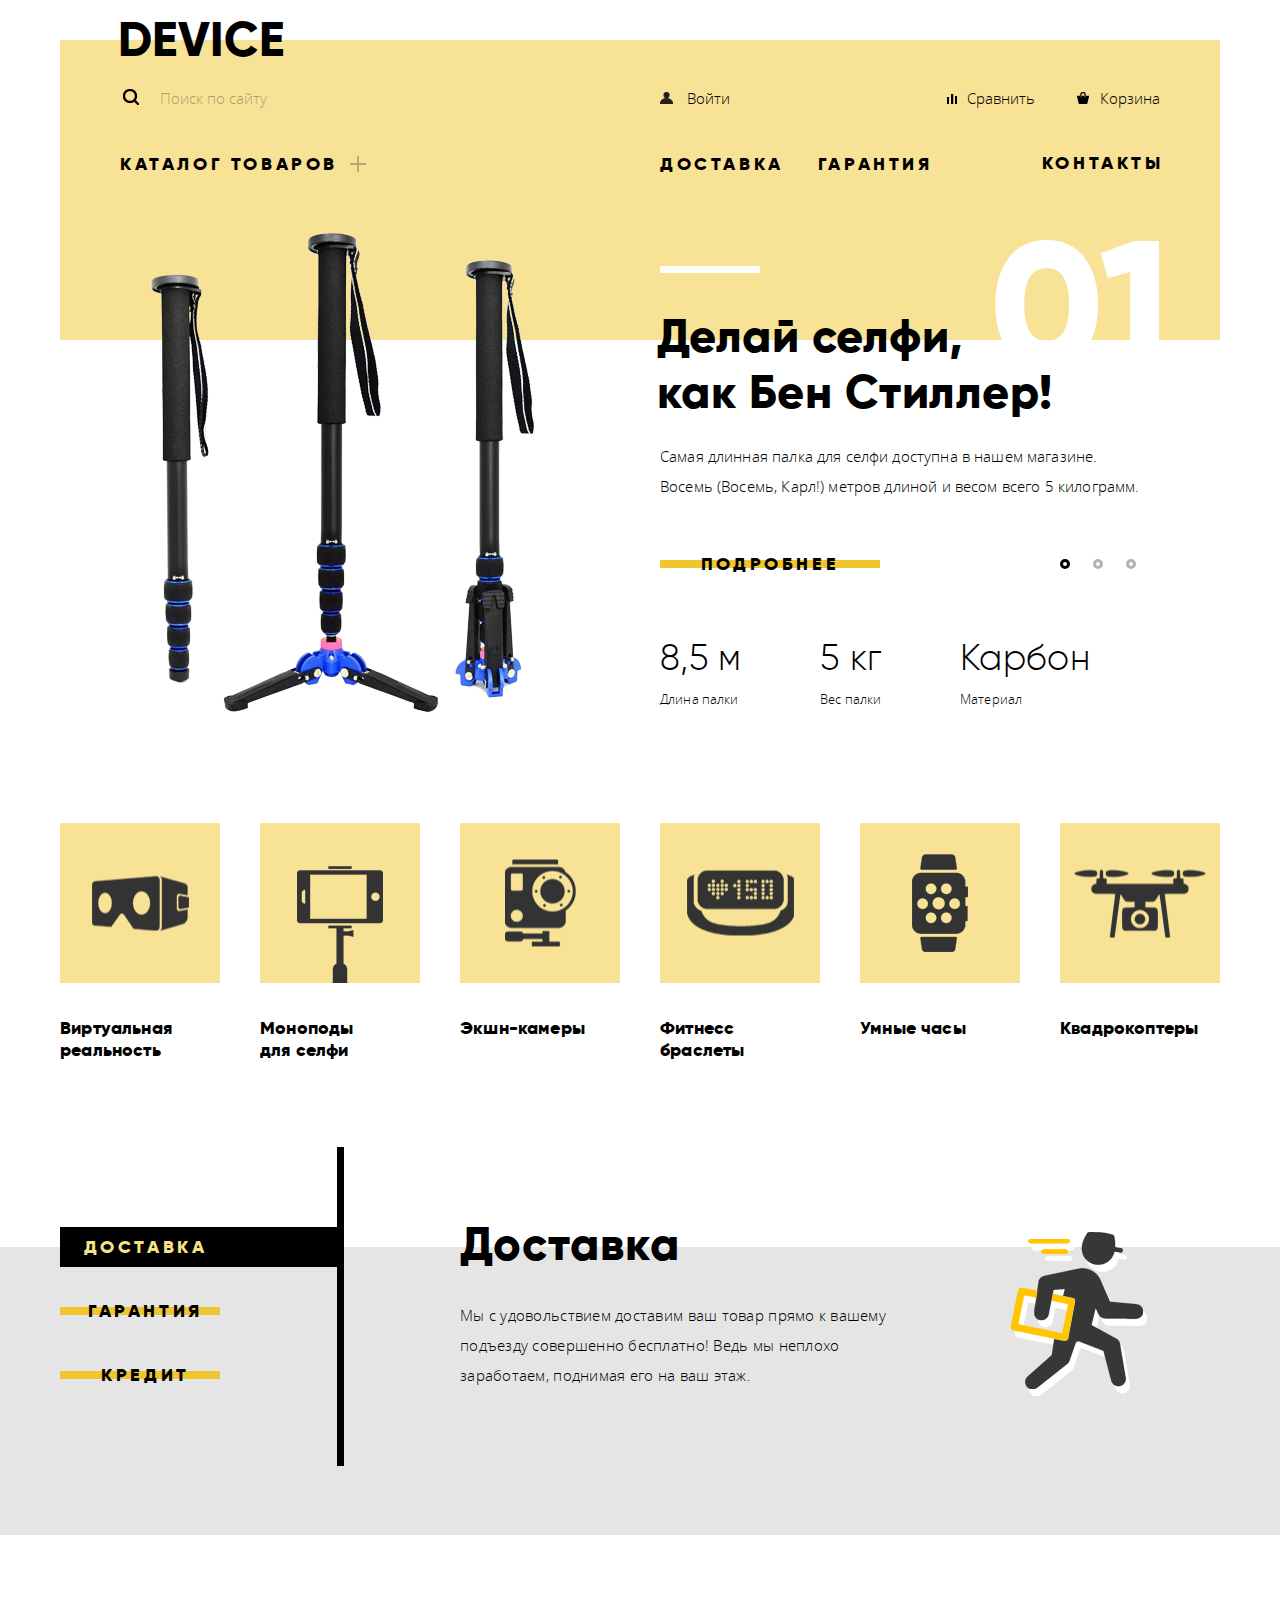
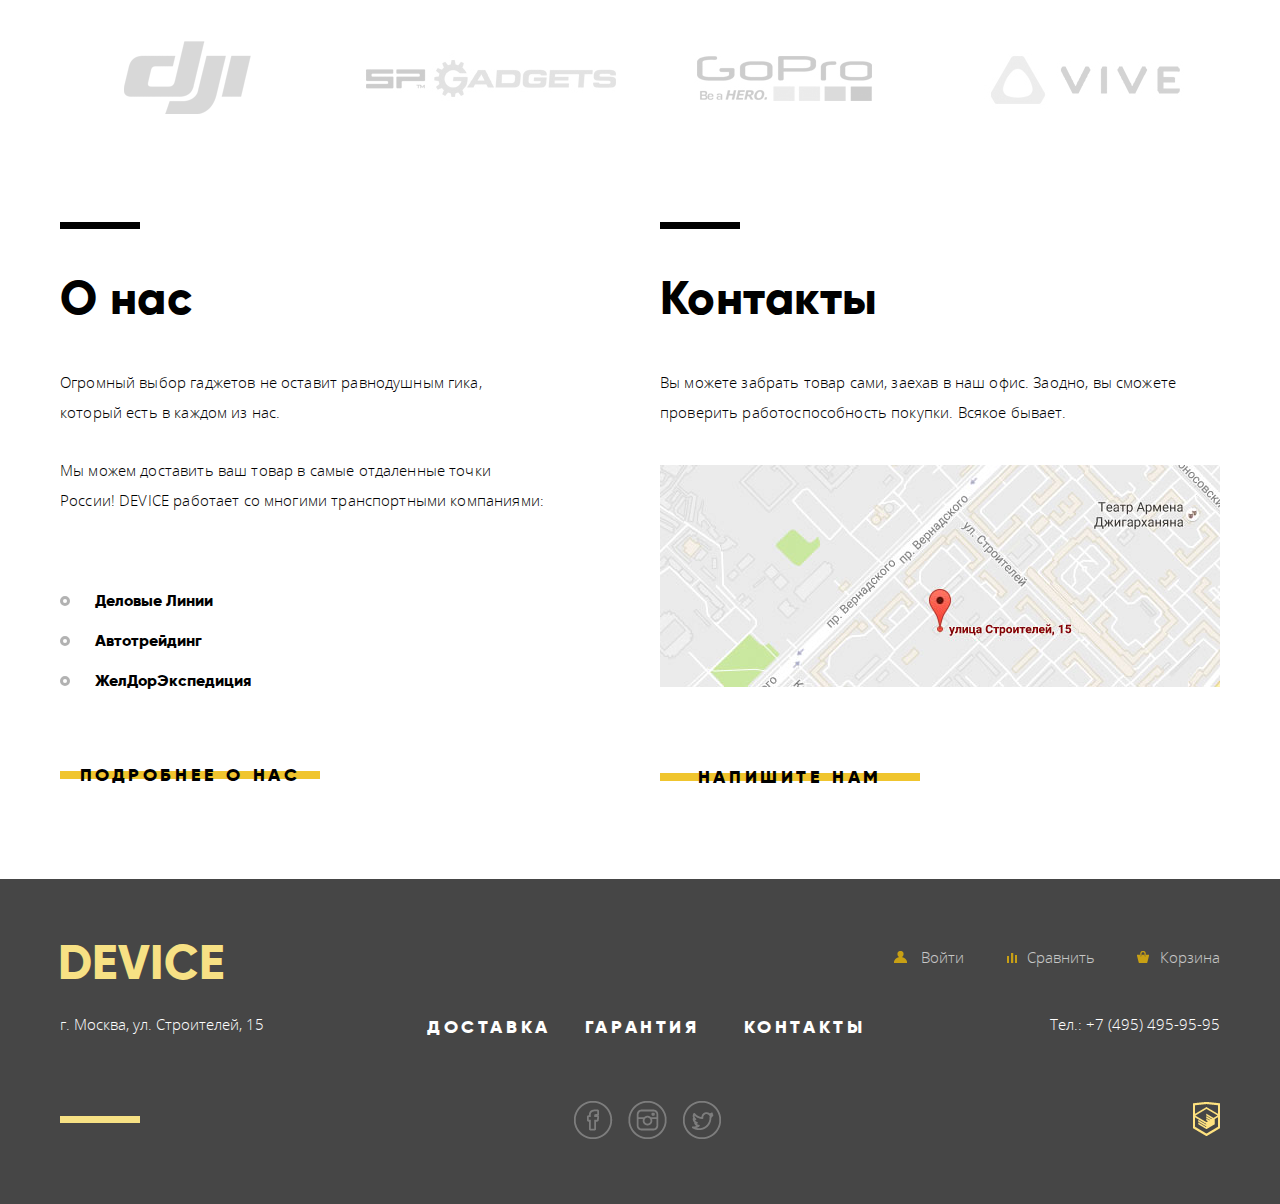
==== commit e3935499: "Проект на сдачу 2" ====
--- a/index.html
+++ b/index.html
@@ -12,12 +12,12 @@
       <div class="main-header">
 
         <h1 class="logo-block">
-          <a href="#" class="logo">Device</a>
+          <a class="logo">Device</a>
         </h1>
 
         <div class="main-header__user">
           <div class="search main-header__col">
-            <form action="#" method="get">
+            <form action="search.html" method="get" class="search-form">
               <input type="search" class="search__text" name="search-text" placeholder="Поиск по сайту">
               <button type="submit" class="search__button">
                 <span class="search__button-text">Найти</span>
@@ -26,49 +26,49 @@
           </div>
           <ul class="user main-header__col main-header__col_right">
             <li class="user__item user__item_login">
-              <a href="#" class="user__link user__link_login">Войти</a>
+              <a href="login.html" class="user__link user__link_login">Войти</a>
             </li>
             <li class="user__item">
-              <a href="#" class="user__link user__link_compare">Сравнить</a>
+              <a href="compare.html" class="user__link user__link_compare">Сравнить</a>
             </li>
             <li class="user__item">
-              <a href="#" class="user__link user__link_basket">Корзина</a>
+              <a href="basket.html" class="user__link user__link_basket">Корзина</a>
             </li>
           </ul>
         </div>
 
         <nav class="main-nav">
           <div class="main-header__col">
-            <a href="#" class="main-nav__item main-nav__item_dropdown">Каталог товаров</a>
+            <a href="catalog.html" class="main-nav__item main-nav__item_dropdown">Каталог товаров</a>
           </div>
           <div class="main-header__col main-header__col_right">
-            <a href="#" class="main-nav__item">Доставка</a>
-            <a href="#" class="main-nav__item">Гарантия</a>
-            <a href="#" class="main-nav__item main-nav__item_contacts">Контакты</a>
+            <a href="delivery.html" class="main-nav__item">Доставка</a>
+            <a href="warranty.html" class="main-nav__item">Гарантия</a>
+            <a href="contacts.html" class="main-nav__item main-nav__item_contacts">Контакты</a>
           </div>
           <div class="container catalog-menu">
             <ul class="catalog-menu__col">
               <li class="catalog-menu__item">
-                <a href="#" class="catalog-menu__link">Виртуальная реальность</a>
-              </li>
-              <li class="catalog-menu__item">
-                <a href="#" class="catalog-menu__link">Моноподы для селфи</a>
-              </li>
-              <li class="catalog-menu__item">
-                <a href="#" class="catalog-menu__link">Экшн-камеры</a>
+                <a href="catalog.html?category=vr" class="catalog-menu__link">Виртуальная реальность</a>
+              </li>
+              <li class="catalog-menu__item">
+                <a href="catalog.html?category=selfipods" class="catalog-menu__link">Моноподы для селфи</a>
+              </li>
+              <li class="catalog-menu__item">
+                <a href="catalog.html?category=actioncameras" class="catalog-menu__link">Экшн-камеры</a>
               </li>
             </ul>
             <ul class="catalog-menu__col">
               <li class="catalog-menu__item">
-                <a href="#" class="catalog-menu__link">Фитнесс-браслеты</a>
-              </li>
-              <li class="catalog-menu__item">
-                <a href="#" class="catalog-menu__link">Умные часы</a>
+                <a href="catalog.html?category=fitnessbracers" class="catalog-menu__link">Фитнесс-браслеты</a>
+              </li>
+              <li class="catalog-menu__item">
+                <a href="catalog.html?category=smartwatches" class="catalog-menu__link">Умные часы</a>
               </li>
             </ul>
             <ul class="catalog-menu__col">
               <li class="catalog-menu__item">
-                <a href="#" class="catalog-menu__link">Квадрокоптеры</a>
+                <a href="catalog.html?category=quadrocopters" class="catalog-menu__link">Квадрокоптеры</a>
               </li>
             </ul>
           </div>
@@ -79,122 +79,126 @@
     <main class="main-block">
 
       <div class="container">
-        <div class="slider">
-
-          <section class="slide">
-            <div class="slide__img-block">
-              <img src="img/slide__selfi.png" class="slide__img slide__img_selfi" width="384" height="486" alt="Палка для селфи">
-            </div>
-            <div class="slide__description">
-              <span class="slide__number">01</span>
-              <h2 class="slide__title">Делай селфи,<br>как Бен Стиллер!</h2>
-              <p class="slide__text">Самая длинная палка для селфи доступна в нашем магазине.<br>Восемь (Восемь, Карл!) метров длиной и весом всего 5 килограмм.</p>
-              <a href="#" class="button slide__button">
-                <span class="button__text">Подробнее</span>
-              </a>
-              <div class="slide-stats">
-                <div class="slide-stats__param">
-                  <p class="slide-stats__title">8,5 м</p>
-                  <span class="slide-stats__text">Длина палки</span>
+
+        <div class="slider-block">
+          <div class="slider">
+
+            <section class="slide">
+              <div class="slide__img-block">
+                <img src="img/slide__selfi.png" class="slide__img slide__img_selfi" width="384" height="486" alt="Палка для селфи">
+              </div>
+              <div class="slide__description">
+                <span class="slide__number">01</span>
+                <h2 class="slide__title">Делай селфи,<br>как Бен Стиллер!</h2>
+                <p class="slide__text">Самая длинная палка для селфи доступна в нашем магазине.<br>Восемь (Восемь, Карл!) метров длиной и весом всего 5 килограмм.</p>
+                <a href="catalog.html?category=selfipods" class="button slide__button">
+                  <span class="button__text">Подробнее</span>
+                </a>
+                <div class="slide-stats">
+                  <div class="slide-stats__param">
+                    <p class="slide-stats__title">8,5 м</p>
+                    <span class="slide-stats__text">Длина палки</span>
+                  </div>
+                  <div class="slide-stats__param">
+                    <p class="slide-stats__title">5 кг</p>
+                    <span class="slide-stats__text">Вес палки</span>
+                  </div>
+                  <div class="slide-stats__param">
+                    <p class="slide-stats__title">Карбон</p>
+                    <span class="slide-stats__text">Материал</span>
+                  </div>
                 </div>
-                <div class="slide-stats__param">
-                  <p class="slide-stats__title">5 кг</p>
-                  <span class="slide-stats__text">Вес палки</span>
+              </div>
+            </section>
+
+            <section class="slide">
+              <div class="slide__img-block">
+                <img src="img/slide__bracer.png" class="slide__img slide__img_bracer" width="345" height="485" alt="Мотивирующий фитнес-браслет">
+              </div>
+              <div class="slide__description">
+                <span class="slide__number">02</span>
+                <h2 class="slide__title">Худеем<br>правильно!</h2>
+                <p class="slide__text">Мотивирующие фитнесс-браслеты помогут найти в себе силы <br>не пропускать занятия и соблюдать диету.</p>
+                <a href="catalog.html?category=fitnessbracers" class="button slide__button">
+                  <span class="button__text">Подробнее</span>
+                </a>
+                <div class="slide-stats">
+                  <div class="slide-stats__param">
+                    <p class="slide-stats__title">48 часов</p>
+                    <span class="slide-stats__text">Без подзарядки</span>
+                  </div>
                 </div>
-                <div class="slide-stats__param">
-                  <p class="slide-stats__title">Карбон</p>
-                  <span class="slide-stats__text">Материал</span>
+              </div>
+            </section>
+
+            <section class="slide">
+              <div class="slide__img-block">
+                <img src="img/slide__quadrocopter.png" class="slide__img slide__img_quadrocopter" width="526" height="334" alt="Квадрокоптер">
+              </div>
+              <div class="slide__description">
+                <span class="slide__number">03</span>
+                <h2 class="slide__title">Порхает как бабочка,<br>жалит как пчела!</h2>
+                <p class="slide__text">Этот обычный, на первый взгляд, квадрокоптер оснащен<br>мощным лазером, замаскированным под стандартную камеру.</p>
+                <a href="catalog.html?category=quadrocopters" class="button slide__button">
+                  <span class="button__text">Подробнее</span>
+                </a>
+                <div class="slide-stats">
+                  <div class="slide-stats__param">
+                    <p class="slide-stats__title">800 м</p>
+                    <span class="slide-stats__text">Дальность полета</span>
+                  </div>
+                  <div class="slide-stats__param">
+                    <p class="slide-stats__title">50 м</p>
+                    <span class="slide-stats__text">Радиус поражения</span>
+                  </div>
                 </div>
               </div>
-            </div>
-          </section>
-
-          <section class="slide">
-            <div class="slide__img-block">
-              <img src="img/slide__bracer.png" class="slide__img slide__img_bracer" width="345" height="485" alt="Мотивирующий фитнес-браслет">
-            </div>
-            <div class="slide__description">
-              <span class="slide__number">02</span>
-              <h2 class="slide__title">Худеем<br>правильно!</h2>
-              <p class="slide__text">Мотивирующие фитнесс-браслеты помогут найти в себе силы <br>не пропускать занятия и соблюдать диету.</p>
-              <a href="#" class="button slide__button">
-                <span class="button__text">Подробнее</span>
-              </a>
-              <div class="slide-stats">
-                <div class="slide-stats__param">
-                  <p class="slide-stats__title">48 часов</p>
-                  <span class="slide-stats__text">Без подзарядки</span>
-                </div>
-              </div>
-            </div>
-          </section>
-
-          <section class="slide">
-            <div class="slide__img-block">
-              <img src="img/slide__quadrocopter.png" class="slide__img slide__img_quadrocopter" width="526" height="334" alt="Квадрокоптер">
-            </div>
-            <div class="slide__description">
-              <span class="slide__number">03</span>
-              <h2 class="slide__title">Порхает как бабочка,<br>жалит как пчела!</h2>
-              <p class="slide__text">Этот обычный, на первый взгляд, квадрокоптер оснащен<br>мощным лазером, замаскированным под стандартную камеру.</p>
-              <a href="#" class="button slide__button">
-                <span class="button__text">Подробнее</span>
-              </a>
-              <div class="slide-stats">
-                <div class="slide-stats__param">
-                  <p class="slide-stats__title">800 м</p>
-                  <span class="slide-stats__text">Дальность полета</span>
-                </div>
-                <div class="slide-stats__param">
-                  <p class="slide-stats__title">50 м</p>
-                  <span class="slide-stats__text">Радиус поражения</span>
-                </div>
-              </div>
-            </div>
-          </section>
-
-          <div class="slider-pagination">
-            <a href="#" class="slider-pagination__item slider-pagination__item_active">01</a>
-            <a href="#" class="slider-pagination__item">02</a>
-            <a href="#" class="slider-pagination__item">03</a>
-          </div>
-
-        </div>
+            </section>
+
+            <div class="slider-pagination">
+              <a href="#" class="slider-pagination__item slider-pagination__item_active">01</a>
+              <a href="#" class="slider-pagination__item">02</a>
+              <a href="#" class="slider-pagination__item">03</a>
+            </div>
+
+          </div>
+        </div>
+
       </div>
 
       <div class="container">
         <div class="categories">
-          <a href="#" class="categories-item">
+          <a href="catalog.html?category=vr" class="categories-item">
             <div class="categories-item__img-block">
               <img src="img/categories-item__vr.png" class="categories-item__img" width="97" height="55" alt="Виртуальная реальность">
             </div>
             <p class="categories-item__title">Виртуальная реальность</p>
           </a>
-          <a href="#" class="categories-item">
+          <a href="catalog.html?category=selfipods" class="categories-item">
             <div class="categories-item__img-block">
               <img src="img/categories-item__monopod.png" class="categories-item__img categories-item__img_bottom" width="86" height="117" alt="Моноподы для селфи">
             </div>
             <p class="categories-item__title">Моноподы<br>для селфи</p>
           </a>
-          <a href="#" class="categories-item">
+          <a href="catalog.html?category=actioncameras" class="categories-item">
             <div class="categories-item__img-block">
               <img src="img/categories-item__action-camera.png" class="categories-item__img" width="71" height="87" alt="Экшн-камеры">
             </div>
             <p class="categories-item__title">Экшн-камеры</p>
           </a>
-          <a href="#" class="categories-item">
+          <a href="catalog.html?category=fitnessbracers" class="categories-item">
             <div class="categories-item__img-block">
               <img src="img/categories-item__fitness-bracer.png" class="categories-item__img" width="107" height="65" alt="Фитнесс браслеты">
             </div>
             <p class="categories-item__title">Фитнесс браслеты</p>
           </a>
-          <a href="#" class="categories-item">
+          <a href="catalog.html?category=smartwatches" class="categories-item">
             <div class="categories-item__img-block">
               <img src="img/categories-item__smart-watch.png" class="categories-item__img" width="56" height="98" alt="Умные часы">
             </div>
             <p class="categories-item__title">Умные часы</p>
           </a>
-          <a href="#" class="categories-item">
+          <a href="catalog.html?category=quadrocopters" class="categories-item">
             <div class="categories-item__img-block">
               <img src="img/categories-item__quadrocopter.png" class="categories-item__img" width="132" height="69" alt="Квадрокоптеры">
             </div>
@@ -206,53 +210,51 @@
       <div class="services">
         <div class="container services-block">
           <aside class="services-menu">
-            <a href="#" class="button services-menu__button services-menu__button_active">
+            <a href="delivery.html" class="button services-menu__button services-menu__button_active">
               <span class="button__text">Доставка</span>
             </a>
-            <a href="#" class="button services-menu__button">
+            <a href="warranty.html" class="button services-menu__button">
               <span class="button__text">Гарантия</span>
             </a>
-            <a href="#" class="button services-menu__button">
+            <a href="credit.html" class="button services-menu__button">
               <span class="button__text">Кредит</span>
             </a>
           </aside>
-          <div class="services-description">
-            <section class="services-item">
-              <img src="img/services__delivery.png" class="services-item__img services-item__img_delivery" width="136" height="164" alt="Доставка">
-              <h2 class="services-item__title">Доставка</h2>
-              <p class="services-item__text">Мы с удовольствием доставим ваш товар прямо к вашему подъезду совершенно бесплатно! Ведь мы неплохо<br>заработаем, поднимая его на ваш этаж.</p>
-            </section>
-            <section class="services-item">
-              <img src="img/services__warranty.png" class="services-item__img services-item__img_warranty" width="171" height="195" alt="Гарантия">
-              <h2 class="services-item__title">Гарантия</h2>
-              <p class="services-item__text">Если из-за возгарания купленного у нас товара у вас сгорит дом — не переживайте, мы выдадим вам новый.<br>Товар, не дом, конечно же.</p>
-            </section>
-            <section class="services-item">
-              <img src="img/services__credit.png" class="services-item__img services-item__img_credit" width="156" height="188" alt="Гарантия">
-              <h2 class="services-item__title">Кредит</h2>
-              <p class="services-item__text">Залезть в долговую яму стало проще! Кредитные консультанты подберут для вас наиболее выгодные условия кредита. Выгодные для нашего банка, разумеется.</p>
-            </section>
+          <div class="services-description-block">
+            <div class="services-description">
+              <section class="services-item">
+                <img src="img/services__delivery.png" class="services-item__img services-item__img_delivery" width="136" height="164" alt="Доставка">
+                <h2 class="services-item__title">Доставка</h2>
+                <p class="services-item__text">Мы с удовольствием доставим ваш товар прямо к вашему подъезду совершенно бесплатно! Ведь мы неплохо<br>заработаем, поднимая его на ваш этаж.</p>
+              </section>
+              <section class="services-item">
+                <img src="img/services__warranty.png" class="services-item__img services-item__img_warranty" width="171" height="195" alt="Гарантия">
+                <h2 class="services-item__title">Гарантия</h2>
+                <p class="services-item__text">Если из-за возгарания купленного у нас товара у вас сгорит дом — не переживайте, мы выдадим вам новый.<br>Товар, не дом, конечно же.</p>
+              </section>
+              <section class="services-item">
+                <img src="img/services__credit.png" class="services-item__img services-item__img_credit" width="156" height="188" alt="Гарантия">
+                <h2 class="services-item__title">Кредит</h2>
+                <p class="services-item__text">Залезть в долговую яму стало проще! Кредитные консультанты подберут для вас наиболее выгодные условия кредита. Выгодные для нашего банка, разумеется.</p>
+              </section>
+            </div>
           </div>
         </div>
       </div>
 
       <div class="container">
         <div class="logos">
-          <a href="#" class="logos__item">
-            <img src="img/logos__dji.png" width="260" height="100" alt="dji">
-            <img src="img/logos__dji-hover.jpg" class="logos__img-hover" width="260" height="100" alt="dji">
-          </a>
-          <a href="#" class="logos__item">
-            <img src="img/logos__sp-gadjets.png" width="260" height="100" alt="SP Gadjets">
-            <img src="img/logos__sp-gadjets-hover.jpg" class="logos__img-hover" width="260" height="100" alt="SP Gadjets">
-          </a>
-          <a href="#" class="logos__item">
-            <img src="img/logos__gopro.png" width="260" height="100" alt="GoPro">
-            <img src="img/logos__gopro-hover.jpg" class="logos__img-hover" width="260" height="100" alt="GoPro">
-          </a>
-          <a href="#" class="logos__item">
-            <img src="img/logos__vive.png" width="260" height="100" alt="Vive">
-            <img src="img/logos__vive-hover.jpg" class="logos__img-hover" width="260" height="100" alt="Vive">
+          <a href="http://dji.com" class="logos__item logos__item_dji">
+            <img src="img/logos__dji.png" class="logos__img" width="260" height="100" alt="dji">
+          </a>
+          <a href="http://sp-gadgets.com" class="logos__item logos__item_sp-gadjets">
+            <img src="img/logos__sp-gadjets.png" class="logos__img" width="260" height="100" alt="SP Gadjets">
+          </a>
+          <a href="http://gopro.com" class="logos__item logos__item_gopro">
+            <img src="img/logos__gopro.png" class="logos__img" width="260" height="100" alt="GoPro">
+          </a>
+          <a href="http://htcvive.com" class="logos__item logos__item_vive">
+            <img src="img/logos__vive.png" class="logos__img" width="260" height="100" alt="Vive">
           </a>
         </div>
       </div>
@@ -269,7 +271,7 @@
               <li class="about-list__item">Автотрейдинг</li>
               <li class="about-list__item">ЖелДорЭкспедиция</li>
             </ul>
-            <a href="#" class="button about__button">
+            <a href="about.html" class="button about__button">
               <span class="button__text">Подробнее о нас</span>
             </a>
           </section>
@@ -277,14 +279,14 @@
           <section class="contacts">
             <h2 class="contacts__title">Контакты</h2>
             <p class="contacts__text">Вы можете забрать товар сами, заехав в наш офис. Заодно, вы сможете проверить работоспособность покупки. Всякое бывает.</p>
-            <a href="#" class="contacts__map">
-              <img src="img/contacts__map.jpg" width="560" height="220" alt="г. Москва, улица Строителей, 15">
-            </a>
-            <a href="#" class="button contacts__button">
+            <a href="contacts.html" class="contacts__map">
+              <img src="img/contacts__map.jpg" class="contacts__map-img" width="560" height="220" alt="г. Москва, улица Строителей, 15">
+            </a>
+            <a href="feedback.html" class="button contacts__button">
               <span class="button__text">Напишите нам</span>
             </a>
           </section>
-          
+
         </div>
       </div>
 
@@ -294,16 +296,16 @@
       <div class="container">
 
         <div class="main-footer__row-top">
-          <a href="#" class="logo logo_main-footer">Device</a>
+          <a class="logo logo_main-footer">Device</a>
           <ul class="user user_main-footer">
             <li class="user__item user__item_login">
-              <a href="#" class="user__link user__link_login user__link_main-footer">Войти</a>
+              <a href="login.html" class="user__link user__link_login user__link_main-footer">Войти</a>
             </li>
             <li class="user__item">
-              <a href="#" class="user__link user__link_compare user__link_main-footer">Сравнить</a>
+              <a href="compare.html" class="user__link user__link_compare user__link_main-footer">Сравнить</a>
             </li>
             <li class="user__item">
-              <a href="#" class="user__link user__link_basket user__link_main-footer">Корзина</a>
+              <a href="basket.html" class="user__link user__link_basket user__link_main-footer">Корзина</a>
             </li>
           </ul>
         </div>
@@ -311,24 +313,52 @@
         <div class="main-footer__row-center">
           <p class="main-footer__address">г. Москва, ул. Строителей, 15</p>
           <div class="main-nav main-nav_main-footer">
-            <a href="#" class="main-nav__item">Доставка</a>
-            <a href="#" class="main-nav__item main-nav__item_warranty">Гарантия</a>
-            <a href="#" class="main-nav__item">Контакты</a>
+            <a href="delivery.html" class="main-nav__item">Доставка</a>
+            <a href="warranty.html" class="main-nav__item main-nav__item_warranty">Гарантия</a>
+            <a href="contacts.html" class="main-nav__item">Контакты</a>
           </div>
           <p class="main-footer__tel">Тел.: +7 (495) 495-95-95</p>
         </div>
 
         <div class="main-footer__row-bottom">
           <div class="social">
-            <a class="social__button social__button_fb" href="#">Facebook</a>
-            <a class="social__button social__button_inst" href="#">Instagram</a>
-            <a class="social__button social__button_tw" href="#">Twitter</a>
+            <a class="social__button social__button_fb" href="http://fb.com">Facebook</a>
+            <a class="social__button social__button_inst" href="http://instagram.com">Instagram</a>
+            <a class="social__button social__button_tw" href="http://twitter.com">Twitter</a>
           </div>
           <a href="https://htmlacademy.ru" class="main-footer__copyright">"HTML Academy"></a>
         </div>
 
       </div>
     </footer>
+
+    <div class="feedback">
+      <button type="button" class="modal-close"></button>
+      <form action="feedback.html" method="post">
+        <label class="feedback__label feedback__label_name">
+          <span class="feedback__title">Ваше имя:</span>
+          <input type="text" class="feedback__text" name="name" placeholder="Представьтесь, пожалуйста">
+        </label>
+        <label class="feedback__label">
+          <span class="feedback__title">Ваш e-mail:</span>
+          <input type="text" class="feedback__text" name="email" placeholder="Для отправки ответа">
+        </label>
+        <label class="feedback__label feedback__label_text">
+          <span class="feedback__title">Текст письма:</span>
+          <textarea name="text" class="feedback__text feedback__text_textarea" placeholder="В свободной форме"></textarea>
+        </label>
+        <button type="submit" class="button feedback__button">
+          <span class="button__text">Отправить</span>
+        </button>
+      </form>
+    </div>
+
+    <div class="map">
+      <button type="button" class="modal-close"></button>
+      <iframe src="https://www.google.com/maps/embed?pb=!1m18!1m12!1m3!1d2249.1123749473622!2d37.527429316052526!3d55.6870340045298!2m3!1f0!2f0!3f0!3m2!1i1024!2i768!4f13.1!3m3!1m2!1s0x46b54cf65f5c8955%3A0x694710ccd55501e!2z0YPQuy4g0KHRgtGA0L7QuNGC0LXQu9C10LksIDE1LCDQnNC-0YHQutCy0LAsINCg0L7RgdGB0LjRjywgMTE5MzEx!5e0!3m2!1sru!2s!4v1473328390707" width="960" height="559" frameborder="0" style="border:0" allowfullscreen></iframe>
+    </div>
+
+    <script src="js/script.js"></script>
 
   </body>
 </html>--- a/css/style.css
+++ b/css/style.css
@@ -4,7 +4,8 @@
 
 @font-face {
 	font-family: "Open Sans";
-	src: url(../fonts/OpenSans-Regular.woff2) format("woff2"),
+	src: local("Open Sans Regular"),
+		 url(../fonts/OpenSans-Regular.woff2) format("woff2"),
 		 url(../fonts/OpenSans-Regular.woff) format("woff");
 	font-style: normal;
 	font-weight: normal;
@@ -12,7 +13,8 @@
 
 @font-face {
 	font-family: "Open Sans";
-	src: url(../fonts/OpenSans-Light.woff2) format("woff2"),
+	src: local("Open Sans Light"),
+		 url(../fonts/OpenSans-Light.woff2) format("woff2"),
 		 url(../fonts/OpenSans-Light.woff) format("woff");
 	font-style: normal;
 	font-weight: 300;
@@ -20,7 +22,8 @@
 
 @font-face {
 	font-family: "Gilroy";
-	src: url(../fonts/Gilroy-Light.woff2) format("woff2"),
+	src: local("Gilroy Light"),
+		 url(../fonts/Gilroy-Light.woff2) format("woff2"),
 		 url(../fonts/Gilroy-Light.woff) format("woff");
 	font-style: normal;
 	font-weight: 300;
@@ -28,7 +31,8 @@
 
 @font-face {
 	font-family: "Gilroy";
-	src: url(../fonts/Gilroy-ExtraBold.woff2) format("woff2"),
+	src: local("Gilroy ExtraBold"),
+		 url(../fonts/Gilroy-ExtraBold.woff2) format("woff2"),
 		 url(../fonts/Gilroy-ExtraBold.woff) format("woff");
 	font-style: normal;
 	font-weight: bold;
@@ -60,10 +64,8 @@
 	vertical-align: top;
 }
 
-h1,
-.logo {
+h1 {
 	margin: 0;
-	margin-left: -2px;
 	font: bold 48px/1em "Gilroy", Arial, sans-serif;
 	letter-spacing: 0.01em;
 	text-transform: uppercase;
@@ -95,6 +97,8 @@
 .button {
 	position: relative;
 	display: inline-block;
+	max-height: 40px;
+	padding: 0;
 	font: bold 18px/40px "Gilroy", Arial, sans-serif;
 	letter-spacing: 0.2em;
 	text-align: center;
@@ -102,6 +106,7 @@
 	color: inherit;
 	background-color: transparent;
 	border: none;
+	overflow: hidden;
 	cursor: pointer;
 }
 .button::before {
@@ -133,11 +138,11 @@
 
 .main-header__user::after,
 .main-nav::after,
-.slider::after,
 .slide::after,
 .slide-stats::after,
 .categories::after,
 .services-block::after,
+.services-description-block::after,
 .info::after,
 .main-footer__row-top::after,
 .main-footer__row-center::after,
@@ -179,6 +184,23 @@
 	left: 60px;
 }
 
+.logo {
+	margin: 0;
+	margin-left: -2px;
+	font: bold 48px/1em "Gilroy", Arial, sans-serif;
+	letter-spacing: 0.01em;
+	text-transform: uppercase;
+	color: inherit;
+}
+.main-header .logo:hover {
+	color: #464646;
+	opacity: 1;
+}
+.main-header .logo:active {
+	color: #666;
+	opacity: 1;
+}
+
 .main-header__user {
 	margin-bottom: 30px;
 	line-height: 36px;
@@ -199,12 +221,28 @@
 	font-size: 0;
 }
 
+.search-form {
+	position: relative;
+}
+.search-form::before {
+	content: "";
+	position: absolute;
+	left: 3px;
+	top: 15px;
+	display: block;
+	width: 16px;
+	height: 16px;
+	background: transparent url(../img/spritesheet.png) no-repeat;
+	background-position: -124px 0;
+}
+
 .search__text {
+	position: relative;
 	vertical-align: top;
 	width: 356px;
 	padding: 4px 40px 5px;
 	font-size: 15px;
-	background: transparent url(../img/search-icon.png) 3px 15px no-repeat;
+	background-color: transparent;
 	border: none;
 	border-top: 2px solid #f7e296;
 	border-bottom: 2px solid #f7e296;
@@ -265,6 +303,7 @@
 	color: #fff;
 	background-color: #000;
 }
+
 .search__button:active .search__button-text {
 	color: #fff;
 	opacity: 0.3;
@@ -296,22 +335,21 @@
 	content: "";
 	position: absolute;
 	display: block;
-	background-image: url(../img/user-icon.png);
-	background-repeat: no-repeat;
+	background: transparent url(../img/spritesheet.png) no-repeat;
 }
 .user__link_login::before {
 	left: 0;
 	top: 4px;
 	width: 13px;
 	height: 12px;
-	background-position: -22px 0;
+	background-position: -98px 0;
 }
 .user__link_compare::before {
 	left: 7px;
 	top: 6px;
 	width: 10px;
 	height: 10px;
-	background-position: -12px 0;
+	background-position: -78px 0;
 }
 .user__link_basket {
 	padding-left: 40px;
@@ -321,7 +359,7 @@
 	top: 4px;
 	width: 12px;
 	height: 12px;
-	background-position: 0 0;
+	background-position: -54px 0;
 }
 
 /* ----- Main navigation ----- */
@@ -400,11 +438,15 @@
 
 /* ----- Slider ----- */
 
+.slider-block {
+	position: relative;
+	margin-bottom: 94px;
+	font-size: 0;
+	white-space: nowrap;
+	overflow: hidden;
+}
 .slider {
 	position: relative;
-	height: 500px;
-	margin-bottom: 94px;
-	overflow: hidden;
 }
 .slider::before {
 	content: "";
@@ -420,10 +462,13 @@
 /* ----- Slide of slider ----- */
 
 .slide {
-	float: left;
-	position: relative;
+	position: relative;
+	display: inline-block;
+	vertical-align: top;
 	width: 100%;
-	height: 100%;
+	font-size: 15px;
+	line-height: 0;
+	white-space: normal;
 	overflow: hidden;
 }
 
@@ -439,20 +484,26 @@
 .slide__img_selfi {
 	top: 2px;
 	left: 90px;
+	width: 384px;
+	height: 486px;
 }
 .slide__img_bracer {
 	top: 14px;
 	left: 116px;
+	width: 345px;
+	height: 485px;
 }
 .slide__img_quadrocopter {
 	top: 67px;
 	left: 31px;
+	width: 526px;
+	height: 334px;
 }
 
 .slide__description {
 	float: left;
 	position: relative;
-	padding-top: 82px;
+	padding: 82px 0 20px;
 	width: 500px;
 }
 .slide__description::before {
@@ -484,6 +535,7 @@
 .slide__text {
 	margin: 0;
 	margin-bottom: 43px;
+	line-height: 2em;
 	letter-spacing: 0.01em;
 }
 
@@ -518,9 +570,10 @@
 
 .slider-pagination {
 	position: absolute;
-	top: 330px;
+	bottom: 160px;
 	right: 61px;
 	font-size: 0;
+	line-height: 10px;
 }
 
 .slider-pagination__item {
@@ -548,6 +601,7 @@
 .categories {
 	margin-bottom: 85px;
 }
+
 .categories-item {
 	float: left;
 	width: 160px;
@@ -572,6 +626,10 @@
 	position: relative;
 	top: 50%;
 	display: block;
+	width: auto;
+    max-width: 140px;
+    height: auto;
+    max-height: 140px;
 	margin: 0 auto;
 	-webkit-transform: translateY(-50%);
 			transform: translateY(-50%);
@@ -617,9 +675,8 @@
 
 .services-menu {
 	float: left;
-	width: 284px;
+	width: 277px;
 	padding: 80px 0 71px;
-	border-right: 7px solid #000;
 }
 
 .services-menu__button {
@@ -627,6 +684,7 @@
 	width: 160px;
 	margin-bottom: 24px;
 	padding-left: 11px;
+	overflow: visible;
 }
 .services-menu__button:last-child {
 	margin-bottom: 0;
@@ -649,20 +707,28 @@
 	background-color: #000;
 }
 
+.services-description-block {
+	position: relative;
+	float: left;
+	width: 876px;
+	font-size: 0;
+	line-height: 0;
+	border-left: 7px solid #000;
+	white-space: nowrap;
+	overflow: hidden;
+}
+
 .services-description {
 	position: relative;
-	float: left;
-	width: 876px;
-	height: 318px;
-	overflow: hidden;
 }
 
 .services-item {
 	position: relative;
-	float: left;
+	display: inline-block;
+	vertical-align: top;
 	width: 100%;
-	height: 100%;
-	padding: 70px 60px 0 116px;
+	padding: 70px 60px 54px 116px;
+	white-space: normal;
 }
 
 .services-item__img {
@@ -692,6 +758,8 @@
 	width: 460px;
 	margin: 0;
 	margin-bottom: 1em;
+	font-size: 15px;
+	line-height: 2em;
 	letter-spacing: 0.27px;
 }
 
@@ -700,32 +768,50 @@
 .logos {
 	margin-bottom: 93px;
 	font-size: 0;
+	line-height: 0;
 }
 
 .logos__item {
 	display: inline-block;
 	vertical-align: top;
 	position: relative;
+	width: 260px;
+	height: 100px;
 	margin-right: 40px;
-}
-.logos__item:last-child {
+	background-position: 0 -100px;
+	background-repeat: no-repeat;
+}
+.logos__item:nth-child(4n) {
 	margin-right: 0;
 }
-
-.logos__img-hover {
-	position: absolute;
-	left: 0;
-	top: 0;
+.logos__item:hover {
+	background-position: 0 0;
+}
+.logos__item_dji {
+	background-image: url(../img/logos__dji-hover.jpg);
+}
+.logos__item_sp-gadjets {
+	background-image: url(../img/logos__sp-gadjets-hover.jpg);
+}
+.logos__item_gopro {
+	background-image: url(../img/logos__gopro-hover.jpg);
+}
+.logos__item_vive {
+	background-image: url(../img/logos__vive-hover.jpg);
+}
+
+.logos__img {
+	width: 100%;
+	height: 100%;
+}
+.logos__item:hover .logos__img {
 	display: none;
 }
-.logos__item:hover .logos__img-hover {
-	display: block;
-}
 
 /* ----- Information ----- */
 
 .info {
-	margin-bottom: 82px;
+	margin-bottom: 73px;
 }
 
 .about,
@@ -776,7 +862,6 @@
 	position: relative;
 	padding-left: 35px;
 }
-
 .about-list__item::before {
 	content: "";
 	position: absolute;
@@ -800,6 +885,11 @@
 	margin: 10px 0 70px;
 }
 
+.contacts__map-img {
+	width: 560px;
+	height: 222px;
+}
+
 /* ----- Footer ----- */
 
 .main-footer {
@@ -833,6 +923,7 @@
 
 .user_main-footer {
 	float: right;
+	max-width: 500px;
 }
 
 .user__link_main-footer {
@@ -843,14 +934,24 @@
 }
 .user__link_main-footer:active {
 	opacity: 0.3;
-}
-.user__link_main-footer::before {
-	background-image: url(../img/user-icon_main-footer.png);
 }
 
 .user_main-footer .user__item_login {
 	width: auto;
 	min-width: 86px;
+	margin-left: 20px;
+}
+
+.user_main-footer .user__link_login::before {
+	background-position: -111px 0;
+}
+
+.user_main-footer .user__link_compare::before {
+	background-position: -88px 0;
+}
+
+.user_main-footer .user__link_basket::before {
+	background-position: -66px 0;
 }
 
 /* ----- Second row ----- */
@@ -872,9 +973,11 @@
 
 .main-nav_main-footer {
 	float: left;
+	max-width: 500px;
 	padding: 0 7px;
 	line-height: 36px;
 }
+
 .main-nav_main-footer .main-nav__item:hover {
 	opacity: 0.6;
 }
@@ -914,6 +1017,7 @@
 
 .social {
 	float: left;
+	max-width: 180px;
 	margin-left: 500px;
 	padding: 0 6px;
 	font-size: 0;
@@ -924,13 +1028,13 @@
 	vertical-align: top;
 	width: 39px;
 	height: 38px;
-	margin-right: 15px;
-	background-image: url(../img/social__button.png);
+	margin: 1px 7.5px;
+	background: transparent url(../img/spritesheet.png) no-repeat;
 	opacity: 0.3;
 }
-.social__button:last-child {
+/*.social__button:last-child {
 	margin-right: 0;
-}
+}*/
 .social__button:hover {
 	opacity: 0.6;
 }
@@ -938,15 +1042,15 @@
 	opacity: 0.1;
 }
 .social__button_fb {
-	background-position: 0 0;
+	background-position: -140px 0;
 }
 .social__button_inst {
-	margin-right: 16px;
-	background-position: -39px 0;
+	margin-right: 8.5px;
+	background-position: -179px 0;
 }
 .social__button_tw {
 	width: 38px;
-	background-position: -78px 0;
+	background-position: -218px 0;
 }
 
 /* ----- Copyright ----- */
@@ -957,7 +1061,7 @@
 	height: 34px;
 	margin: 2px 0;
 	font-size: 0;
-	background: transparent url(../img/copyright.png) no-repeat;
+	background: transparent url(../img/spritesheet.png) no-repeat;
 	background-position: 0 0;
 	opacity: 1;
 }
@@ -1022,7 +1126,7 @@
 	-webkit-transform: rotate(45deg) translateY(-2px);
 			transform: rotate(45deg) translateY(-2px);
 }
-.breadcrumbs__item:after {
+.breadcrumbs__item::after {
 	-webkit-transform: rotate(-45deg) translateY(2px);
 			transform: rotate(-45deg) translateY(2px);
 }
@@ -1095,6 +1199,7 @@
 
 .sorting-type {
 	float: left;
+	max-width: 450px;
 }
 
 .sorting-type__item {
@@ -1133,6 +1238,7 @@
 .sorting-order__item:hover {
 	opacity: 0.4;
 }
+
 .sorting-order__item:active,
 .sorting-order__item_active,
 .sorting-order__item_active:hover,
@@ -1529,4 +1635,128 @@
 .catalog-pagination__item_active:hover,
 .catalog-pagination__item_active:active {
 	opacity: 1;
+}
+
+/* ---------------------------------------------------------------------------------------------------- */
+/* ----- MODAL WINDOWS ----- */
+/* ---------------------------------------------------------------------------------------------------- */
+
+/* ----- Feedback ----- */
+
+.feedback {
+	position: fixed;
+	left: 50%;
+	top: 50%;
+	display: none;
+	width: 960px;
+	padding: 97px 100px 78px 100px;
+	font-size: 0;
+	background-color: #fff;
+	box-shadow: 0 10px 20px 0 rgba(0, 0, 0, 0.2);
+	-webkit-transform: translateX(-50%) translateY(-50%);
+			transform: translateX(-50%) translateY(-50%);
+}
+
+.feedback__label {
+	display: inline-block;
+	vertical-align: top;
+	margin-bottom: 37px;
+}
+.feedback__label_name {
+	margin-right: 40px;
+}
+.feedback__label_text {
+	width: 100%;
+	margin-bottom: 41px;
+}
+
+.feedback__title {
+	display: block;
+	margin: 0;
+	margin-bottom: 9px;
+	font: bold 18px/1em "Gilroy", Arial, sans-serif;
+}
+
+.feedback__text {
+	vertical-align: top;
+	width: 360px;
+	padding: 16px 20px;
+	border: none;
+	font: normal 14px/18px "Open Sans", Arial, sans-serif;
+	background-color: #f2f2f2;
+}
+.feedback__text_textarea {
+	max-width: 100%;
+	width: 100%;
+	max-height: 156px;
+	height: 156px;
+	resize: none;
+}
+
+.feedback ::-webkit-input-placeholder {
+	color:#000; opacity:0.4;
+}
+.feedback ::-moz-placeholder {
+	color:#000; opacity:0.4;
+}
+.feedback :-ms-input-placeholder {
+	color:#000; opacity:0.4;
+}
+.feedback ::placeholder {
+	color:#000; opacity:0.4;
+}
+
+.feedback__button {
+	width: 200px;
+}
+
+/* ----- Map ----- */
+
+.map {
+	position: fixed;
+	left: 50%;
+	top: 50%;
+	display: none;
+	width: 960px;
+	height: 560px;
+	background: #fff url(../img/map.jpg) center no-repeat;
+	box-shadow: 0 10px 20px 0 rgba(0, 0, 0, 0.2);
+	-webkit-transform: translateX(-50%) translateY(-50%);
+			transform: translateX(-50%) translateY(-50%);
+}
+
+/* ----- Close button ----- */
+
+.modal-close {
+	position: absolute;
+	right: 22px;
+	top: 23px;
+	display: block;
+	width: 54px;
+	height: 54px;
+	border: none;
+	border-radius: 50%;
+	background-color: #f0c52e;
+	opacity: 0.5;
+	cursor: pointer;
+}
+.modal-close:hover {
+	opacity: 1;
+}
+.modal-close::before,
+.modal-close::after {
+	content: "";
+	position: absolute;
+	right: 12px;
+	top: 26px;
+	display: block;
+	width: 30px;
+	height: 2px;
+	background-color: #fff;
+	-webkit-transform: rotate(45deg);
+			transform: rotate(45deg);
+}
+.modal-close::after {
+	-webkit-transform: rotate(-45deg);
+			transform: rotate(-45deg);
 }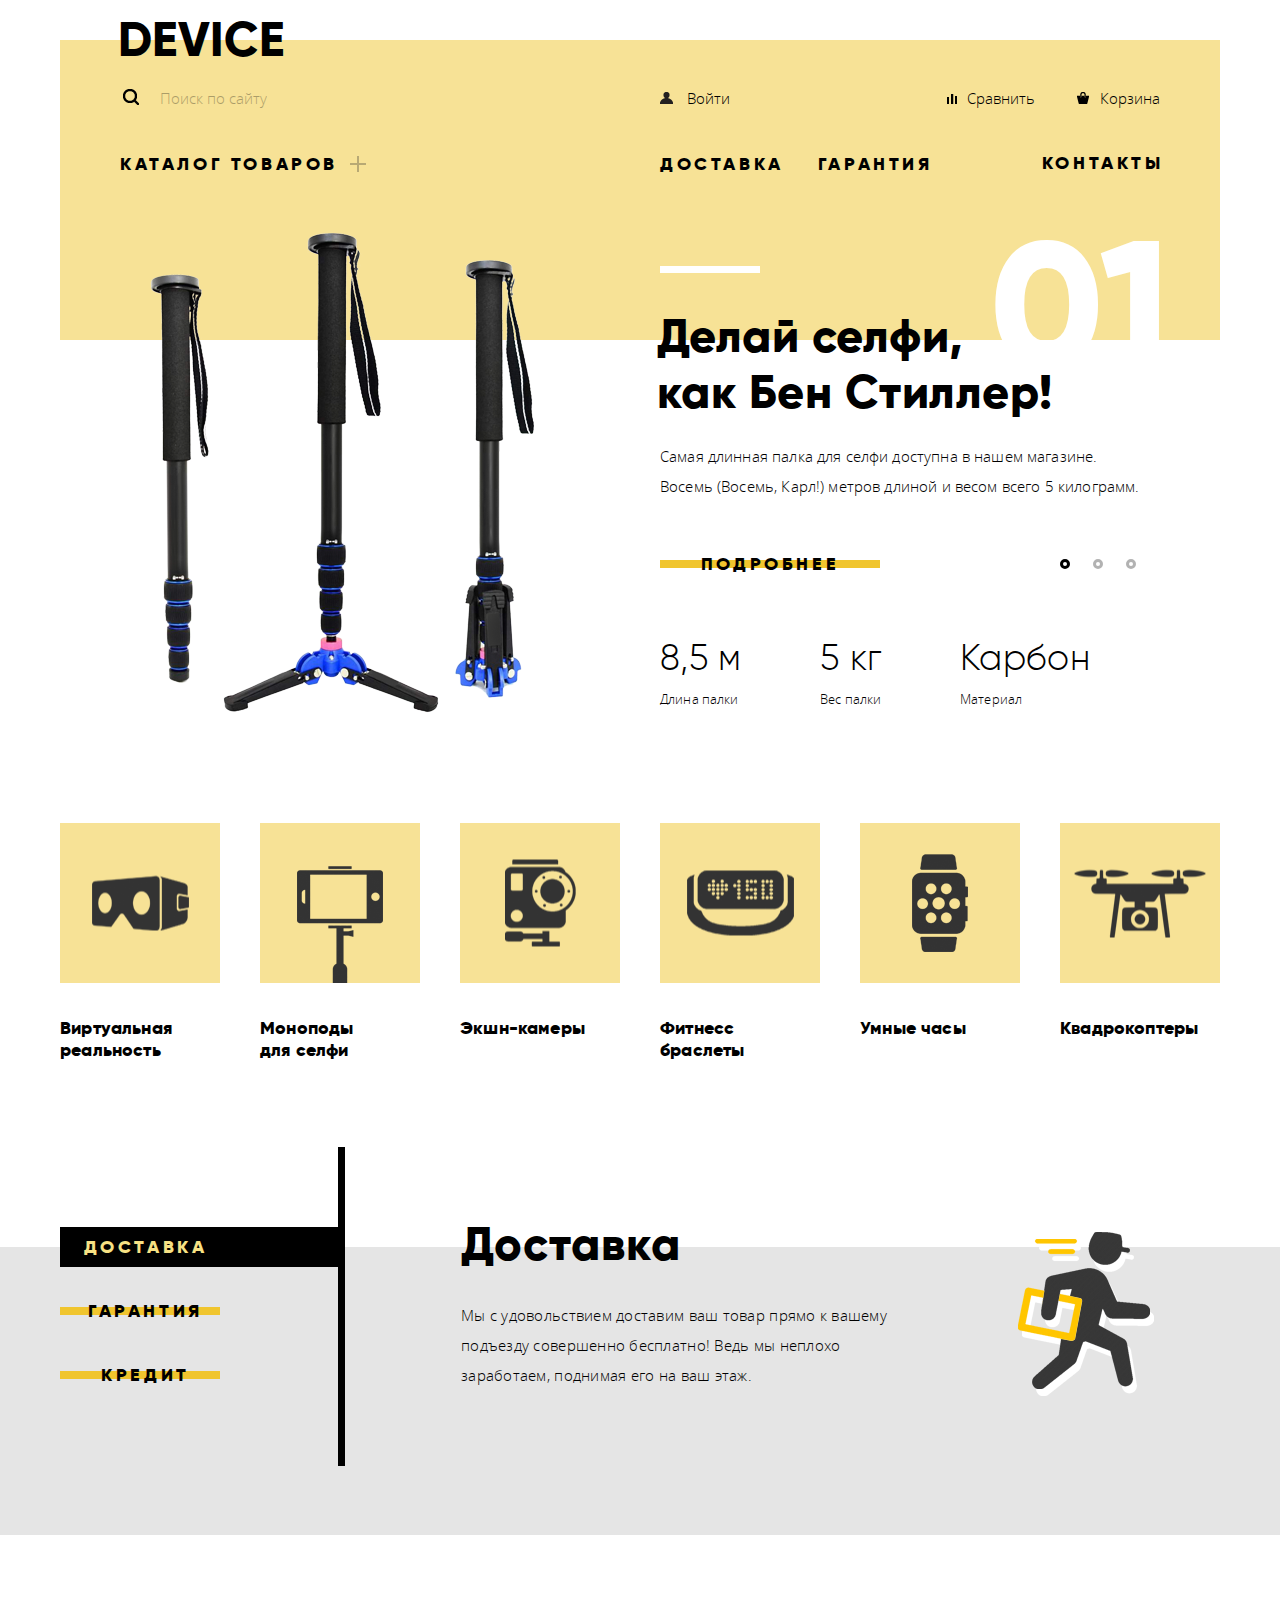
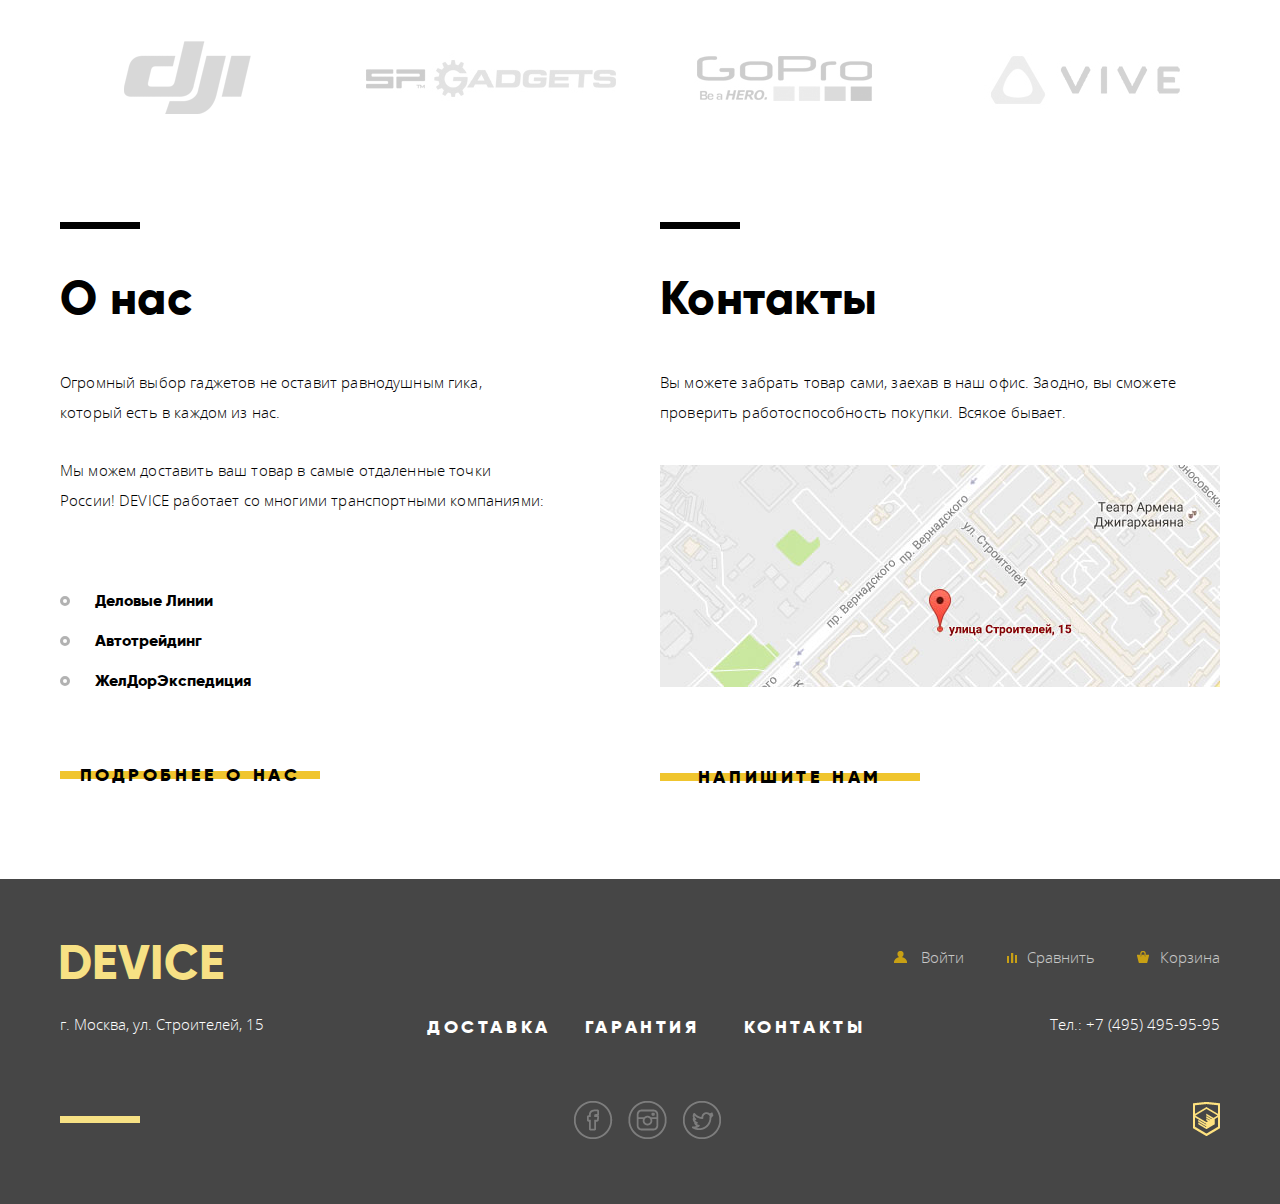
==== commit ca56fd5a: "Проект на сдачу 2.2" ====
--- a/index.html
+++ b/index.html
@@ -4,7 +4,7 @@
     <meta charset="utf-8">
     <title>Device - Главная</title>
     <link rel="stylesheet" href="css/normalize.css">
-    <link rel="stylesheet" href="css/style.css">
+    <link rel="stylesheet" href="css/style.min.css">
   </head>
   <body>
 
@@ -17,7 +17,7 @@
 
         <div class="main-header__user">
           <div class="search main-header__col">
-            <form action="search.html" method="get" class="search-form">
+            <form action="https://echo.htmlacademy.ru/" method="get" class="search-form">
               <input type="search" class="search__text" name="search-text" placeholder="Поиск по сайту">
               <button type="submit" class="search__button">
                 <span class="search__button-text">Найти</span>
@@ -38,9 +38,7 @@
         </div>
 
         <nav class="main-nav">
-          <div class="main-header__col">
-            <a href="catalog.html" class="main-nav__item main-nav__item_dropdown">Каталог товаров</a>
-          </div>
+          <a href="catalog.html" class="main-nav__item main-nav__item_dropdown">Каталог товаров</a>
           <div class="main-header__col main-header__col_right">
             <a href="delivery.html" class="main-nav__item">Доставка</a>
             <a href="warranty.html" class="main-nav__item">Гарантия</a>
@@ -79,91 +77,91 @@
     <main class="main-block">
 
       <div class="container">
-
-        <div class="slider-block">
-          <div class="slider">
-
-            <section class="slide">
-              <div class="slide__img-block">
-                <img src="img/slide__selfi.png" class="slide__img slide__img_selfi" width="384" height="486" alt="Палка для селфи">
+        <div class="slider">
+
+          <input type="radio" class="slider__radio slider__radio_1" id="slider__radio_1" name="slider-radio" checked>
+          <input type="radio" class="slider__radio slider__radio_2" id="slider__radio_2" name="slider-radio">
+          <input type="radio" class="slider__radio slider__radio_3" id="slider__radio_3" name="slider-radio">
+
+          <section class="slide slide_1">
+            <div class="slide__img-block">
+              <img src="img/slide__selfi.png" class="slide__img slide__img_selfi" width="384" height="486" alt="Палка для селфи">
+            </div>
+            <div class="slide__description">
+              <span class="slide__number">01</span>
+              <h2 class="slide__title">Делай селфи,<br>как Бен Стиллер!</h2>
+              <p class="slide__text">Самая длинная палка для селфи доступна в нашем магазине.<br>Восемь (Восемь, Карл!) метров длиной и весом всего 5 килограмм.</p>
+              <a href="catalog.html?category=selfipods" class="button slide__button">
+                <span class="button__text">Подробнее</span>
+              </a>
+              <div class="slide-stats">
+                <div class="slide-stats__param">
+                  <p class="slide-stats__title">8,5 м</p>
+                  <span class="slide-stats__text">Длина палки</span>
+                </div>
+                <div class="slide-stats__param">
+                  <p class="slide-stats__title">5 кг</p>
+                  <span class="slide-stats__text">Вес палки</span>
+                </div>
+                <div class="slide-stats__param">
+                  <p class="slide-stats__title">Карбон</p>
+                  <span class="slide-stats__text">Материал</span>
+                </div>
               </div>
-              <div class="slide__description">
-                <span class="slide__number">01</span>
-                <h2 class="slide__title">Делай селфи,<br>как Бен Стиллер!</h2>
-                <p class="slide__text">Самая длинная палка для селфи доступна в нашем магазине.<br>Восемь (Восемь, Карл!) метров длиной и весом всего 5 килограмм.</p>
-                <a href="catalog.html?category=selfipods" class="button slide__button">
-                  <span class="button__text">Подробнее</span>
-                </a>
-                <div class="slide-stats">
-                  <div class="slide-stats__param">
-                    <p class="slide-stats__title">8,5 м</p>
-                    <span class="slide-stats__text">Длина палки</span>
-                  </div>
-                  <div class="slide-stats__param">
-                    <p class="slide-stats__title">5 кг</p>
-                    <span class="slide-stats__text">Вес палки</span>
-                  </div>
-                  <div class="slide-stats__param">
-                    <p class="slide-stats__title">Карбон</p>
-                    <span class="slide-stats__text">Материал</span>
-                  </div>
+            </div>
+          </section>
+
+          <section class="slide slide_2">
+            <div class="slide__img-block">
+              <img src="img/slide__bracer.png" class="slide__img slide__img_bracer" width="345" height="485" alt="Мотивирующий фитнес-браслет">
+            </div>
+            <div class="slide__description">
+              <span class="slide__number">02</span>
+              <h2 class="slide__title">Худеем<br>правильно!</h2>
+              <p class="slide__text">Мотивирующие фитнесс-браслеты помогут найти в себе силы <br>не пропускать занятия и соблюдать диету.</p>
+              <a href="catalog.html?category=fitnessbracers" class="button slide__button">
+                <span class="button__text">Подробнее</span>
+              </a>
+              <div class="slide-stats">
+                <div class="slide-stats__param">
+                  <p class="slide-stats__title">48 часов</p>
+                  <span class="slide-stats__text">Без подзарядки</span>
                 </div>
               </div>
-            </section>
-
-            <section class="slide">
-              <div class="slide__img-block">
-                <img src="img/slide__bracer.png" class="slide__img slide__img_bracer" width="345" height="485" alt="Мотивирующий фитнес-браслет">
+            </div>
+          </section>
+
+          <section class="slide slide_3">
+            <div class="slide__img-block">
+              <img src="img/slide__quadrocopter.png" class="slide__img slide__img_quadrocopter" width="526" height="334" alt="Квадрокоптер">
+            </div>
+            <div class="slide__description">
+              <span class="slide__number">03</span>
+              <h2 class="slide__title">Порхает как бабочка,<br>жалит как пчела!</h2>
+              <p class="slide__text">Этот обычный, на первый взгляд, квадрокоптер оснащен<br>мощным лазером, замаскированным под стандартную камеру.</p>
+              <a href="catalog.html?category=quadrocopters" class="button slide__button">
+                <span class="button__text">Подробнее</span>
+              </a>
+              <div class="slide-stats">
+                <div class="slide-stats__param">
+                  <p class="slide-stats__title">800 м</p>
+                  <span class="slide-stats__text">Дальность полета</span>
+                </div>
+                <div class="slide-stats__param">
+                  <p class="slide-stats__title">50 м</p>
+                  <span class="slide-stats__text">Радиус поражения</span>
+                </div>
               </div>
-              <div class="slide__description">
-                <span class="slide__number">02</span>
-                <h2 class="slide__title">Худеем<br>правильно!</h2>
-                <p class="slide__text">Мотивирующие фитнесс-браслеты помогут найти в себе силы <br>не пропускать занятия и соблюдать диету.</p>
-                <a href="catalog.html?category=fitnessbracers" class="button slide__button">
-                  <span class="button__text">Подробнее</span>
-                </a>
-                <div class="slide-stats">
-                  <div class="slide-stats__param">
-                    <p class="slide-stats__title">48 часов</p>
-                    <span class="slide-stats__text">Без подзарядки</span>
-                  </div>
-                </div>
-              </div>
-            </section>
-
-            <section class="slide">
-              <div class="slide__img-block">
-                <img src="img/slide__quadrocopter.png" class="slide__img slide__img_quadrocopter" width="526" height="334" alt="Квадрокоптер">
-              </div>
-              <div class="slide__description">
-                <span class="slide__number">03</span>
-                <h2 class="slide__title">Порхает как бабочка,<br>жалит как пчела!</h2>
-                <p class="slide__text">Этот обычный, на первый взгляд, квадрокоптер оснащен<br>мощным лазером, замаскированным под стандартную камеру.</p>
-                <a href="catalog.html?category=quadrocopters" class="button slide__button">
-                  <span class="button__text">Подробнее</span>
-                </a>
-                <div class="slide-stats">
-                  <div class="slide-stats__param">
-                    <p class="slide-stats__title">800 м</p>
-                    <span class="slide-stats__text">Дальность полета</span>
-                  </div>
-                  <div class="slide-stats__param">
-                    <p class="slide-stats__title">50 м</p>
-                    <span class="slide-stats__text">Радиус поражения</span>
-                  </div>
-                </div>
-              </div>
-            </section>
-
-            <div class="slider-pagination">
-              <a href="#" class="slider-pagination__item slider-pagination__item_active">01</a>
-              <a href="#" class="slider-pagination__item">02</a>
-              <a href="#" class="slider-pagination__item">03</a>
-            </div>
-
-          </div>
-        </div>
-
+            </div>
+          </section>
+
+          <div class="slider-pagination">
+            <label for="slider__radio_1" class="slider-pagination__item slider-pagination__item_1"></label>
+            <label for="slider__radio_2" class="slider-pagination__item slider-pagination__item_2"></label>
+            <label for="slider__radio_3" class="slider-pagination__item slider-pagination__item_3"></label>
+          </div>
+
+        </div>
       </div>
 
       <div class="container">
@@ -209,36 +207,39 @@
 
       <div class="services">
         <div class="container services-block">
-          <aside class="services-menu">
-            <a href="delivery.html" class="button services-menu__button services-menu__button_active">
+
+          <input type="radio" class="services__radio services__radio_1" id="services__radio_1" name="services-radio" checked>
+          <input type="radio" class="services__radio services__radio_2" id="services__radio_2" name="services-radio">
+          <input type="radio" class="services__radio services__radio_3" id="services__radio_3" name="services-radio">
+
+          <section class="services-item services-item_1">
+            <img src="img/services__delivery.png" class="services-item__img services-item__img_delivery" width="136" height="164" alt="Доставка">
+            <h2 class="services-item__title">Доставка</h2>
+            <p class="services-item__text">Мы с удовольствием доставим ваш товар прямо к вашему подъезду совершенно бесплатно! Ведь мы неплохо<br>заработаем, поднимая его на ваш этаж.</p>
+          </section>
+          <section class="services-item services-item_2">
+            <img src="img/services__warranty.png" class="services-item__img services-item__img_warranty" width="171" height="195" alt="Гарантия">
+            <h2 class="services-item__title">Гарантия</h2>
+            <p class="services-item__text">Если из-за возгарания купленного у нас товара у вас сгорит дом — не переживайте, мы выдадим вам новый.<br>Товар, не дом, конечно же.</p>
+          </section>
+          <section class="services-item services-item_3">
+            <img src="img/services__credit.png" class="services-item__img services-item__img_credit" width="156" height="188" alt="Гарантия">
+            <h2 class="services-item__title">Кредит</h2>
+            <p class="services-item__text">Залезть в долговую яму стало проще! Кредитные консультанты подберут для вас наиболее выгодные условия кредита. Выгодные для нашего банка, разумеется.</p>
+          </section>
+
+          <div class="services-menu">
+            <label for="services__radio_1" class="button services-menu__button services-menu__button_1">
               <span class="button__text">Доставка</span>
-            </a>
-            <a href="warranty.html" class="button services-menu__button">
+            </label>
+            <label for="services__radio_2" class="button services-menu__button services-menu__button_2">
               <span class="button__text">Гарантия</span>
-            </a>
-            <a href="credit.html" class="button services-menu__button">
+            </label>
+            <label for="services__radio_3" class="button services-menu__button services-menu__button_3">
               <span class="button__text">Кредит</span>
-            </a>
-          </aside>
-          <div class="services-description-block">
-            <div class="services-description">
-              <section class="services-item">
-                <img src="img/services__delivery.png" class="services-item__img services-item__img_delivery" width="136" height="164" alt="Доставка">
-                <h2 class="services-item__title">Доставка</h2>
-                <p class="services-item__text">Мы с удовольствием доставим ваш товар прямо к вашему подъезду совершенно бесплатно! Ведь мы неплохо<br>заработаем, поднимая его на ваш этаж.</p>
-              </section>
-              <section class="services-item">
-                <img src="img/services__warranty.png" class="services-item__img services-item__img_warranty" width="171" height="195" alt="Гарантия">
-                <h2 class="services-item__title">Гарантия</h2>
-                <p class="services-item__text">Если из-за возгарания купленного у нас товара у вас сгорит дом — не переживайте, мы выдадим вам новый.<br>Товар, не дом, конечно же.</p>
-              </section>
-              <section class="services-item">
-                <img src="img/services__credit.png" class="services-item__img services-item__img_credit" width="156" height="188" alt="Гарантия">
-                <h2 class="services-item__title">Кредит</h2>
-                <p class="services-item__text">Залезть в долговую яму стало проще! Кредитные консультанты подберут для вас наиболее выгодные условия кредита. Выгодные для нашего банка, разумеется.</p>
-              </section>
-            </div>
-          </div>
+            </label>
+          </div>
+
         </div>
       </div>
 
@@ -279,7 +280,7 @@
           <section class="contacts">
             <h2 class="contacts__title">Контакты</h2>
             <p class="contacts__text">Вы можете забрать товар сами, заехав в наш офис. Заодно, вы сможете проверить работоспособность покупки. Всякое бывает.</p>
-            <a href="contacts.html" class="contacts__map">
+            <a href="https://goo.gl/maps/dcxTmm9QSuq" class="contacts__map">
               <img src="img/contacts__map.jpg" class="contacts__map-img" width="560" height="220" alt="г. Москва, улица Строителей, 15">
             </a>
             <a href="feedback.html" class="button contacts__button">
@@ -333,7 +334,7 @@
     </footer>
 
     <div class="feedback">
-      <button type="button" class="modal-close"></button>
+      <button type="button" class="modal-close feedback__close"></button>
       <form action="feedback.html" method="post">
         <label class="feedback__label feedback__label_name">
           <span class="feedback__title">Ваше имя:</span>
@@ -354,11 +355,11 @@
     </div>
 
     <div class="map">
-      <button type="button" class="modal-close"></button>
+      <button type="button" class="modal-close map__close"></button>
       <iframe src="https://www.google.com/maps/embed?pb=!1m18!1m12!1m3!1d2249.1123749473622!2d37.527429316052526!3d55.6870340045298!2m3!1f0!2f0!3f0!3m2!1i1024!2i768!4f13.1!3m3!1m2!1s0x46b54cf65f5c8955%3A0x694710ccd55501e!2z0YPQuy4g0KHRgtGA0L7QuNGC0LXQu9C10LksIDE1LCDQnNC-0YHQutCy0LAsINCg0L7RgdGB0LjRjywgMTE5MzEx!5e0!3m2!1sru!2s!4v1473328390707" width="960" height="559" frameborder="0" style="border:0" allowfullscreen></iframe>
     </div>
 
-    <script src="js/script.js"></script>
+    <script src="js/script.min.js"></script>
 
   </body>
 </html>--- a/css/style.min.css
+++ b/css/style.min.css
@@ -0,0 +1 @@
+@font-face{font-family:"Open Sans";src:local("Open Sans Regular"),url(../fonts/OpenSans-Regular.woff2) format("woff2"),url(../fonts/OpenSans-Regular.woff) format("woff");font-style:normal;font-weight:400}@font-face{font-family:"Open Sans";src:local("Open Sans Light"),url(../fonts/OpenSans-Light.woff2) format("woff2"),url(../fonts/OpenSans-Light.woff) format("woff");font-style:normal;font-weight:300}@font-face{font-family:"Gilroy";src:local("Gilroy Light"),url(../fonts/Gilroy-Light.woff2) format("woff2"),url(../fonts/Gilroy-Light.woff) format("woff");font-style:normal;font-weight:300}@font-face{font-family:"Gilroy";src:local("Gilroy ExtraBold"),url(../fonts/Gilroy-ExtraBold.woff2) format("woff2"),url(../fonts/Gilroy-ExtraBold.woff) format("woff");font-style:normal;font-weight:700}*,::after,::before{-webkit-box-sizing:border-box;-moz-box-sizing:border-box;box-sizing:border-box}body{font:300 15px/2em "Open Sans",Arial,sans-serif;color:#000}a{text-decoration:none;color:inherit}img{vertical-align:top}h1,h2{margin:0;letter-spacing:.01em}h1{text-transform:uppercase;font:700 48px/1em "Gilroy",Arial,sans-serif}.button,h1,h2{color:inherit}h2{font:700 47px/1.19em "Gilroy",Arial,sans-serif}.container{position:relative;width:1240px;margin:0 auto;padding:0 40px}.button{position:relative;display:inline-block;max-height:40px;padding:0;font:700 18px/40px "Gilroy",Arial,sans-serif;letter-spacing:.2em;text-align:center;text-transform:uppercase;background-color:transparent;border:none;overflow:hidden;cursor:pointer}.button::before{content:"";position:absolute;top:16px;left:0;display:block;width:100%;height:8px;background:#f0c52e;-webkit-transition:top .5s,height .5s;transition:top .5s,height .5s}.button:hover::before{top:0;height:100%}.button__text{position:relative;vertical-align:top}.catalog-item__text::after,.catalog-nav::after,.categories::after,.info::after,.main-footer__row-bottom::after,.main-footer__row-center::after,.main-footer__row-top::after,.main-header__user::after,.main-nav::after,.services-block::after,.services-item::after,.slide-stats::after,.slide::after,.sorting-type::after,.sorting::after{content:"";visibility:hidden;display:block;height:0;clear:both}.main-header{position:relative;z-index:200;margin-top:40px;padding:34px 60px 51px;background-color:#f7e296}.main-header a:hover{opacity:.6}.button:active .button__text,.main-header a:active{opacity:.3}.logo-block{position:absolute;top:-24px;left:60px}.logo{margin:0 0 0 -2px;font:700 48px/1em "Gilroy",Arial,sans-serif;letter-spacing:.01em;text-transform:uppercase;color:inherit}.main-header .logo:hover{color:#464646;opacity:1}.main-header .logo:active{color:#666;opacity:1}.main-header__user{margin-bottom:30px;line-height:36px}.main-header__col{float:left;width:500px;margin-right:40px}.main-header__col_right{float:right;margin-right:0}.search{font-size:0}.search-form,.search__text{position:relative}.search-form::before{content:"";position:absolute;left:3px;top:15px;display:block;width:16px;height:16px;background:url(../img/spritesheet.png) no-repeat;background-position:-124px 0}.search__text{vertical-align:top;width:356px;padding:4px 40px 5px;font-size:15px;background-color:transparent;border:none;border-top:2px solid #f7e296;border-bottom:2px solid #f7e296}.search__text::-webkit-input-placeholder{color:#000;opacity:.3}.search__text::-moz-placeholder{color:#000;opacity:.3}.search__text:-ms-input-placeholder{color:#000;opacity:.3}.search__text::placeholder{color:#000;opacity:.3}.search__text:hover::-webkit-input-placeholder{opacity:.6}.search__text:hover::-moz-placeholder{opacity:.6}.search__text:hover:-ms-input-placeholder{opacity:.6}.search__text:hover::placeholder{opacity:.6}.search__text:focus{border-bottom:2px solid #000;outline:none}.search__text:focus::-webkit-input-placeholder{opacity:1}.search__text:focus::-moz-placeholder{opacity:1}.search__text:focus:-ms-input-placeholder{opacity:1}.search__text:focus::placeholder{opacity:1}.search__button{display:inline-block;vertical-align:top;padding:4px 19px 5px;font-size:15px;border:2px solid #000;outline:none;background-color:transparent;opacity:0}.search__text:focus+.search__button{opacity:1}.search__text:focus+.search__button:hover{color:#fff;background-color:#000;opacity:1}.search__button:active{background-color:#000;opacity:1}.search__button:active .search__button-text{color:#fff;opacity:.3}.user{margin:0;padding:6px 0;list-style:none}.user__item{float:left;min-width:100px;margin-left:20px}.user__item_login{width:260px;margin-left:0}.user__link{position:relative;padding-left:27px}.user__link::before{content:"";position:absolute;display:block;background:url(../img/spritesheet.png) no-repeat}.user__link_login::before{left:0;top:4px;width:13px;height:12px;background-position:-98px 0}.user__link_compare::before{left:7px;top:6px;width:10px;height:10px;background-position:-78px 0}.user__link_basket{padding-left:40px}.user__link_basket::before{left:17px;top:4px;width:12px;height:12px;background-position:-54px 0}.main-nav{position:relative;line-height:22px}.main-nav__item{position:relative;margin-right:30px;font:700 18px/1.22em "Gilroy",Arial,sans-serif;letter-spacing:.2em;text-transform:uppercase}.main-nav__item_dropdown::after,.main-nav__item_dropdown::before{content:"";position:absolute;right:-28px;top:10px;display:block;width:16px;height:2px;background-color:#b8a974}.main-nav__item_dropdown::after{-webkit-transform:rotate(90deg);transform:rotate(90deg)}.main-nav__item_contacts{left:.2em;float:right;margin-right:0}.catalog-menu{position:absolute;top:100%;left:-60px;display:none;width:100%;margin:0 60px;padding:20px 0 36px;background-color:#f7e296}.main-nav__item_dropdown:hover~.catalog-menu{display:block}.catalog-menu__col{float:left;width:200px;margin:0;padding:0 0 0 40px;list-style:none}.catalog-menu__col:first-child{padding-left:0}.catalog-menu__item{display:block}.catalog-menu__link{line-height:36px}.main-block{position:relative;z-index:100}.slider{position:relative;margin-bottom:94px;overflow:hidden}.slider::before{content:"";display:block;position:absolute;top:0;left:0;width:100%;height:113px;background-color:#f7e296}.slide,.slider__radio{display:none}.slide{position:relative;width:100%;font-size:15px;line-height:0}.slider__radio_1:checked~.slide_1,.slider__radio_2:checked~.slide_2,.slider__radio_3:checked~.slide_3{display:block}.slide__img-block{float:left;width:560px;margin-right:40px}.slide__img{position:relative}.slide__img_selfi{top:2px;left:90px;width:384px;height:486px}.slide__img_bracer{top:14px;left:116px;width:345px;height:485px}.slide__img_quadrocopter{top:67px;left:31px;width:526px;height:334px}.slide__description{float:left;position:relative;padding:82px 0 20px;width:500px}.slide__description::before{content:"";position:absolute;top:39px;left:0;display:block;width:100px;height:7px;background-color:#fff}.slide__number{position:absolute;top:-10px;right:-12px;display:block;font:700 180px/1em "Gilroy",Arial,sans-serif;color:#fff}.slide__title{position:relative;margin-left:-3px;margin-bottom:20px}.slide__text{margin:0 0 43px;line-height:2em;letter-spacing:.01em}.slide__button{width:220px;margin-bottom:56px}.slide-stats__param{float:left;width:160px}.slide-stats__param:nth-child(2){width:140px}.slide-stats__title{margin:0 0 13px;font:300 36px/1em "Gilroy",Arial,sans-serif;letter-spacing:.01em}.slide-stats__text{vertical-align:top;font-size:13px;line-height:20px;letter-spacing:.01em}.slider-pagination{position:absolute;bottom:160px;right:61px;font-size:0;line-height:10px}.slider-pagination__item{display:inline-block;vertical-align:top;width:10px;height:10px;margin-right:23px;border:3px solid #000;border-radius:50%;opacity:.3;cursor:pointer}.slider-pagination__item:hover{opacity:.4}.slider__radio_1:checked~.slider-pagination .slider-pagination__item_1,.slider__radio_2:checked~.slider-pagination .slider-pagination__item_2,.slider__radio_3:checked~.slider-pagination .slider-pagination__item_3{opacity:1;cursor:default}.categories{margin-bottom:85px}.categories-item{float:left;width:160px;margin-right:40px}.categories-item:last-child{margin-right:0}.categories-item__img-block{position:relative;height:160px;margin-bottom:35px;background:#f0c52e;background:rgba(240,197,46,.5)}.categories-item:hover .categories-item__img-block{background:#f0c52e}.categories-item__img{position:relative;top:50%;display:block;width:auto;max-width:140px;height:auto;max-height:140px;margin:0 auto;-webkit-transform:translateY(-50%);transform:translateY(-50%)}.categories-item__img_bottom{top:100%;-webkit-transform:translateY(-100%);transform:translateY(-100%)}.categories-item__title{margin:0;font:700 18px/1.22em "Gilroy",Arial,sans-serif;letter-spacing:.01em}.categories-item:active .categories-item__img,.categories-item:active .categories-item__title{opacity:.3}.services{position:relative;margin-bottom:94px;background-color:#e5e5e5}.services::before{content:"";position:absolute;top:0;left:0;display:block;width:100%;height:100px;background-color:#fff}.services-block{padding-bottom:69px}.services__radio{display:none}.services-item{position:relative;float:right;display:none;width:882px;min-height:319px;padding:70px 60px 54px 116px;border-left:7px solid #000}.services__radio_1:checked~.services-item_1,.services__radio_2:checked~.services-item_2,.services__radio_3:checked~.services-item_3{display:block}.services-item__img{position:relative;float:right}.services-item__img_delivery{right:6px;top:15px}.services-item__img_warranty{left:14px;bottom:9px}.services-item__img_credit{right:9px;bottom:10px}.services-item__title{width:460px;margin-bottom:27px;letter-spacing:1px}.services-item__text{width:460px;margin:0 0 1em;font-size:15px;line-height:2em;letter-spacing:.27px}.services-menu{float:left;width:278px;padding:80px 0 71px}.services-menu__button{display:block;width:160px;margin-bottom:24px;padding-left:11px;overflow:visible}.services-menu__button:last-child{margin-bottom:0}.services__radio_1:checked~.services-menu .services-menu__button_1,.services__radio_2:checked~.services-menu .services-menu__button_2,.services__radio_3:checked~.services-menu .services-menu__button_3{color:#f7e184;background-color:#000}.services__radio_1:checked~.services-menu .services-menu__button_1::before,.services__radio_2:checked~.services-menu .services-menu__button_2::before,.services__radio_3:checked~.services-menu .services-menu__button_3::before{display:none}.services__radio_1:checked~.services-menu .services-menu__button_1::after,.services__radio_2:checked~.services-menu .services-menu__button_2::after,.services__radio_3:checked~.services-menu .services-menu__button_3::after{content:"";position:absolute;left:100%;top:0;display:block;width:118px;height:100%;background-color:#000}.logos{margin-bottom:93px;font-size:0;line-height:0}.logos__item{display:inline-block;vertical-align:top;position:relative;width:260px;height:100px;margin-right:40px;background-position:0 -100px;background-repeat:no-repeat}.logos__item:nth-child(4n){margin-right:0}.logos__item:hover{background-position:0 0}.logos__item_dji{background-image:url(../img/logos__dji-hover.jpg)}.logos__item_sp-gadjets{background-image:url(../img/logos__sp-gadjets-hover.jpg)}.logos__item_gopro{background-image:url(../img/logos__gopro-hover.jpg)}.logos__item_vive{background-image:url(../img/logos__vive-hover.jpg)}.logos__img{width:100%;height:100%}.logos__item:hover .logos__img{display:none}.info{margin-bottom:73px}.about,.contacts{position:relative;float:left;width:560px;padding-top:53px}.about{margin-right:40px}.about::before,.contacts::before{content:"";position:absolute;left:0;top:0;display:block;width:80px;height:7px;background-color:#000}.about__title,.contacts__title{margin:0 0 45px;font:700 47px/1em "Gilroy",Arial,sans-serif}.about__text,.contacts__text{margin:0 0 28px;letter-spacing:.01em}.about-list{margin:66px 0 54px;padding:0;font:700 16px/2.5em "Gilroy",Arial,sans-serif;list-style:none}.about-list__item{position:relative;padding-left:35px}.about-list__item::before{content:"";position:absolute;left:0;top:15px;display:block;width:10px;height:10px;border:3px solid #000;border-radius:50%;opacity:.3}.about__button,.contacts__button{width:260px}.contacts__map{display:inline-block;margin:10px 0 70px}.contacts__map-img{width:560px;height:222px}.main-footer{padding:57px 0 64px;color:#fff;background-color:#464646}.main-footer__row-top{margin-bottom:20px}.logo_main-footer{float:left;line-height:53px;color:#f7e184}.logo_main-footer:hover{color:#f0c52e}.logo_main-footer:active{color:#f0c52e;opacity:.3}.user_main-footer{float:right;max-width:500px}.user__link_main-footer{opacity:.7}.user__link_main-footer:hover{opacity:1}.user__link_main-footer:active{opacity:.3}.user_main-footer .user__item_login{width:auto;min-width:86px;margin-left:20px}.user_main-footer .user__link_login::before{background-position:-111px 0}.user_main-footer .user__link_compare::before{background-position:-88px 0}.user_main-footer .user__link_basket::before{background-position:-66px 0}.main-footer__row-center{margin-bottom:55px}.main-footer__address{float:left;width:300px;margin:0 60px 0 0}.main-nav_main-footer{float:left;max-width:500px;padding:0 7px;line-height:36px}.main-nav_main-footer .main-nav__item:hover{opacity:.6}.main-nav_main-footer .main-nav__item:active{opacity:.3}.main-nav_main-footer .main-nav__item_warranty{margin-right:40px}.main-footer__tel{float:right;margin:0}.main-footer__row-bottom{position:relative;text-align:center}.main-footer__row-bottom:before{content:"";position:absolute;left:0;top:16px;display:block;width:80px;height:7px;background-color:#f7e184}.social{float:left;max-width:180px;margin-left:500px;padding:0 6px;font-size:0}.social__button{display:inline-block;vertical-align:top;width:39px;height:38px;margin:1px 7.5px;background:url(../img/spritesheet.png) no-repeat;opacity:.3}.breadcrumbs__item:hover .breadcrumbs__item-text,.social__button:hover{opacity:.6}.breadcrumbs__item:active .breadcrumbs__item-text,.social__button:active{opacity:.1}.social__button_fb{background-position:-140px 0}.social__button_inst{margin-right:8.5px;background-position:-179px 0}.social__button_tw{width:38px;background-position:-218px 0}.main-footer__copyright{float:right;width:27px;height:34px;margin:2px 0;font-size:0;background:url(../img/spritesheet.png) no-repeat;background-position:0 0;opacity:1}.main-footer__copyright:hover{background-position:-27px 0;opacity:1}.main-footer__copyright:active{opacity:.3}.main-header_inner-page{margin-bottom:38px}.catalog-title{margin:0 0 20px;padding-left:60px;font-size:47px;text-transform:none}.breadcrumbs{padding-left:60px;margin-bottom:42px;font-size:0}.breadcrumbs__item{position:relative;display:inline-block;vertical-align:top;margin-right:17px;padding-left:22px;font-size:14px;line-height:32px}.breadcrumbs__item:first-child{padding-left:0}.breadcrumbs__item::after,.breadcrumbs__item::before{content:"";position:absolute;left:0;top:15px;display:block;width:5.6px;height:2px;background-color:#000;-webkit-transform:rotate(45deg) translateY(-2px);transform:rotate(45deg) translateY(-2px)}.breadcrumbs__item::after{-webkit-transform:rotate(-45deg) translateY(2px);transform:rotate(-45deg) translateY(2px)}.breadcrumbs__item:first-child::after,.breadcrumbs__item:first-child::before{display:none}.breadcrumbs__item-text,.breadcrumbs__item:last-child:active .breadcrumbs__item-text,.breadcrumbs__item:last-child:hover .breadcrumbs__item-text{opacity:.3}.catalog-row{background:-webkit-linear-gradient(left,#dcdcdc 0%,#dcdcdc 32.5%,#ebebeb 32.5%,#ebebeb 100%);background:linear-gradient(to right,#dcdcdc 0%,#dcdcdc 32.5%,#ebebeb 32.5%,#ebebeb 100%)}.catalog-row_items{background:-webkit-linear-gradient(left,#efefef 0%,#efefef 32.5%,#fff 32.5%,#fff 100%);background:linear-gradient(to right,#efefef 0%,#efefef 32.5%,#fff 32.5%,#fff 100%)}.catalog-table{display:table}.catalog-tr{display:table-row}.catalog-td{display:table-cell}.filter-main-title{vertical-align:middle;width:328px;padding:25px 0 25px 60px;font:700 16px/1.25em "Gilroy",Arial,sans-serif;letter-spacing:3.8px;text-transform:uppercase;background-color:#dcdcdc}.sorting{vertical-align:middle;width:832px;padding:25px 0 25px 72px;background-color:#ebebeb}.sorting__title{float:left;margin-right:49px;font:700 16px/1.25em "Gilroy",Arial,sans-serif;letter-spacing:3.8px;text-transform:uppercase}.sorting-type{float:left;max-width:450px}.sorting-type__item{float:left;margin-right:29px;font:14px/1.28em "Open Sans",Arial,sans-serif;opacity:.3}.sorting-type__item:hover{opacity:.6}.sorting-type__item:active,.sorting-type__item_active,.sorting-type__item_active:active,.sorting-type__item_active:hover{opacity:1}.sorting-order{float:right;font-size:0;line-height:18px}.sorting-order__item{position:relative;display:inline-block;vertical-align:middle;width:17px;height:9px;margin-right:26px;opacity:.2;overflow:hidden}.sorting-order__item:hover{opacity:.4}.sorting-order__item:active,.sorting-order__item_active,.sorting-order__item_active:active,.sorting-order__item_active:hover{opacity:1}.sorting-order__item::before{content:"";position:absolute;top:3px;left:1px;display:block;width:13px;height:13px;background-color:#000;-webkit-transform:rotate(45deg);transform:rotate(45deg)}.sorting-order__item_desc{margin-right:0}.sorting-order__item_desc::before{top:-7px}.catalog-filter{width:328px;background-color:#efefef;padding:69px 68px 0 60px}.filter{position:relative;padding:60px 0 40px;margin-left:-2px;border:none;border-top:2px solid #000}.filter_price{padding-top:63px}.filter__title{position:absolute;left:0;top:13px;font:700 18px/1em "Gilroy",Arial,sans-serif;letter-spacing:.01em}.filter-range{position:relative;height:35px}.filter-range__line{position:absolute;left:0;top:6px;display:block;width:100%;height:2px;background-color:#dbdbdb}.filter-range__line_active{width:60%;background-color:#91c92f}.filter-range__marker{position:absolute;left:0;top:0;display:block;width:14px;height:14px;background-color:#efefef;border:2px solid #000;border-radius:50%;cursor:pointer}.filter-range__marker:active{background-color:#7eae29;border:2px solid #fff;box-shadow:0 5px 5px 0 #000;-webkit-transform:translateY(-2px);transform:translateY(-2px)}.filter-range__marker_max{left:110px}.filter-range__text{position:absolute;left:0;top:20px;display:block;font:300 14px/1.57em "Gilroy",Arial,sans-serif;white-space:nowrap;opacity:.2}.filter-range__text_max{left:90px}.filter-range__price{display:inline-block;vertical-align:top;max-width:70px;margin:0;padding:0;font:inherit;background-color:transparent;border:none}.filter-range__price:focus{outline:none}.filter__item{display:block;margin-bottom:17px;padding-left:40px;font:300 14px/23px "Open Sans",Arial,sans-serif;letter-spacing:.01em}.filter__item:last-child{margin-bottom:0}.filter__checkbox,.filter__radio{display:none}.filter__item-text{position:relative}.filter__item-text::before{content:"";position:absolute;left:-40px;top:0;display:block;width:23px;height:23px;margin-right:17px}.filter__checkbox+.filter__item-text::before{background-color:#dbdbdb}.filter__checkbox+.filter__item-text:hover::before{background-color:#cecece}.filter__checkbox+.filter__item-text:active::before{background-color:#c4c4c4}.filter__checkbox+.filter__item-text::after{content:"";position:absolute;left:-33px;top:6px;display:none;width:11px;height:7px;border-bottom:2px solid #000;border-left:2px solid #000;-webkit-transform:rotate(-42deg);transform:rotate(-42deg)}.filter__checkbox:checked+.filter__item-text::after{display:block}.filter__radio+.filter__item-text::before{border-width:2px;border-style:solid;border-color:#c6c6c6;border-radius:50%}.filter__radio+.filter__item-text:hover::before{border-color:#bcbcbc}.filter__radio+.filter__item-text:active::before{border-color:#acacac}.filter__radio+.filter__item-text::after{content:"";position:absolute;left:-33px;top:7px;display:none;width:9px;height:9px;border:2px solid #000;border-radius:50%}.filter__radio:checked+.filter__item-text::after{display:block}.filter__button{width:200px;margin-left:-2px}.catalog-main-area{vertical-align:top;background-color:#fff}.catalog-items{width:832px;padding:69px 0 0 72px;font-size:0}.catalog-item{position:relative;display:inline-block;vertical-align:top;width:360px;margin-right:40px;margin-bottom:51px}.catalog-item:nth-child(2n){margin-right:0}.catalog-item__preview{position:relative;width:360px;height:380px;margin-bottom:35px;cursor:pointer}.catalog-item_new .catalog-item__preview::before{content:"new";position:absolute;right:27px;top:29px;display:block;width:60px;height:60px;border:2px solid #000;border-radius:50%;font:700 14px/60px "Gilroy",Arial,sans-serif;letter-spacing:.05em;text-align:center;text-transform:uppercase;color:#000;opacity:.2}.catalog-item__img{width:100%;height:100%}.catalog-item__overlay,.catalog-item__overlay::before{position:absolute;left:0;top:0;display:none;width:100%;height:100%}.catalog-item__overlay::before{content:"";background-color:#eee;opacity:.7}.catalog-item__preview:hover .catalog-item__overlay,.catalog-item__preview:hover .catalog-item__overlay::before{display:block}.catalog-item__button{display:block;width:200px;margin:170px auto 17px}.catalog-item__compare{position:relative;font:300 13px/1em "Open Sans",Arial,sans-serif;text-align:center}.catalog-item__compare-link{opacity:.5}.catalog-item__compare-link:hover{opacity:1}.catalog-item__compare-link:active{opacity:.2}.catalog-item__title{float:left;width:260px;font:700 18px/20px "Gilroy",Arial,sans-serif}.catalog-item__price{float:right;font:300 16px/20px "Gilroy",Arial,sans-serif;letter-spacing:.25px}.catalog-nav{margin:-11px 0 73px 72px;font-size:0;background-color:#ebebeb}.catalog-nav__direction{float:left;width:126px;text-align:center;text-transform:uppercase}.catalog-nav__direction:last-child{float:right;width:137px}.catalog-nav__direction:hover{background-color:#d9d9d9}.catalog-nav__direction-text{vertical-align:top;font:700 16px/70px "Gilroy",Arial,sans-serif;letter-spacing:3.6px}.catalog-nav__direction:active .catalog-nav__direction-text{opacity:.3}.catalog-pagination{float:left;width:497px;margin:27px 0;padding-left:30px;font:700 16px/1em "Gilroy",Arial,sans-serif;text-align:center}.catalog-pagination__item{display:inline-block;vertical-align:top;margin-right:20px;letter-spacing:.2em;opacity:.3}.catalog-pagination__item:hover{opacity:.6}.catalog-pagination__item:active,.catalog-pagination__item_active,.catalog-pagination__item_active:active,.catalog-pagination__item_active:hover{opacity:1}.feedback{position:fixed;left:50%;top:50%;display:none;width:960px;padding:97px 100px 78px;font-size:0;background-color:#fff;box-shadow:0 10px 20px 0 rgba(0,0,0,.2)}@-webkit-keyframes showPopup{0%{opacity:0;-webkit-transform:translateX(-50%) translateY(-40%);transform:translateX(-50%) translateY(-40%)}to{opacity:1;-webkit-transform:translateX(-50%) translateY(-50%);transform:translateX(-50%) translateY(-50%)}}@keyframes showPopup{0%{opacity:0;-webkit-transform:translateX(-50%) translateY(-40%);transform:translateX(-50%) translateY(-40%)}to{opacity:1;-webkit-transform:translateX(-50%) translateY(-50%);transform:translateX(-50%) translateY(-50%)}}.show-popup{-webkit-animation:showPopup 1s ease forwards;animation:showPopup 1s ease forwards}@-webkit-keyframes hidePopup{0%{opacity:1;-webkit-transform:translateX(-50%) translateY(-50%);transform:translateX(-50%) translateY(-50%)}to{opacity:0;-webkit-transform:translateX(-50%) translateY(-60%);transform:translateX(-50%) translateY(-60%)}}@keyframes hidePopup{0%{opacity:1;-webkit-transform:translateX(-50%) translateY(-50%);transform:translateX(-50%) translateY(-50%)}to{opacity:0;-webkit-transform:translateX(-50%) translateY(-60%);transform:translateX(-50%) translateY(-60%)}}.hide-popup{-webkit-animation:hidePopup 1s ease forwards;animation:hidePopup 1s ease forwards}.feedback__label{display:inline-block;vertical-align:top;margin-bottom:37px}.feedback__label_name{margin-right:40px}.feedback__label_text{width:100%;margin-bottom:41px}.feedback__title{display:block;margin:0 0 9px;font:700 18px/1em "Gilroy",Arial,sans-serif}.feedback__text{vertical-align:top;width:360px;padding:16px 20px;border:none;font:14px/18px "Open Sans",Arial,sans-serif;background-color:#f2f2f2}.feedback__text_textarea{max-width:100%;width:100%;max-height:156px;height:156px;resize:none}.feedback ::-webkit-input-placeholder{color:#000;opacity:.4}.feedback ::-moz-placeholder{color:#000;opacity:.4}.feedback :-ms-input-placeholder{color:#000;opacity:.4}.feedback ::placeholder{color:#000;opacity:.4}.feedback__button{width:200px}.map{position:fixed;left:50%;top:50%;display:none;width:960px;height:560px;background:#fff url(../img/map.jpg) center no-repeat;box-shadow:0 10px 20px 0 rgba(0,0,0,.2);-webkit-transform:translateX(-50%) translateY(-50%);transform:translateX(-50%) translateY(-50%)}.modal-close{position:absolute;right:22px;top:23px;display:block;width:54px;height:54px;border:none;border-radius:50%;outline:none;background-color:#f0c52e;opacity:.5;cursor:pointer}.modal-close:hover{opacity:1}.modal-close::after,.modal-close::before{content:"";position:absolute;right:12px;top:26px;display:block;width:30px;height:2px;background-color:#fff;-webkit-transform:rotate(45deg);transform:rotate(45deg)}.modal-close::after{-webkit-transform:rotate(-45deg);transform:rotate(-45deg)}.hidden{display:none}.visible{display:block}